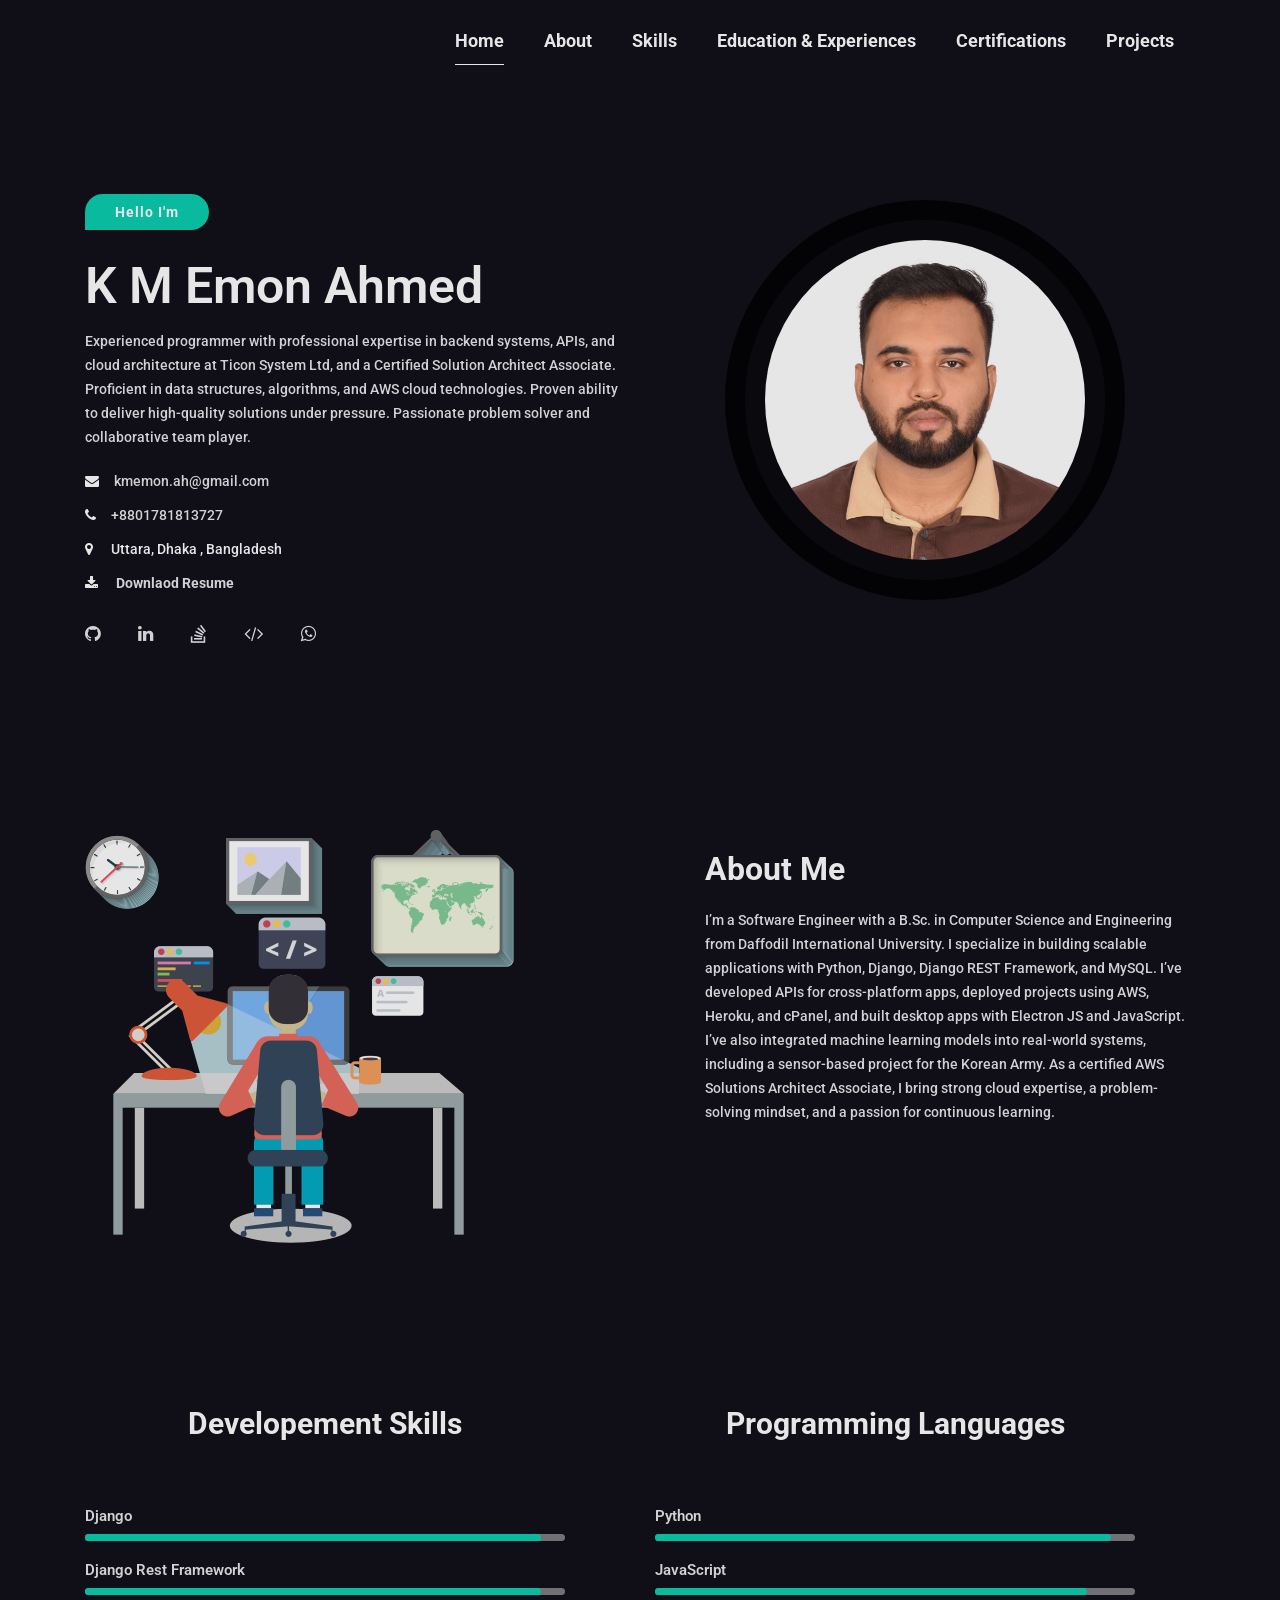
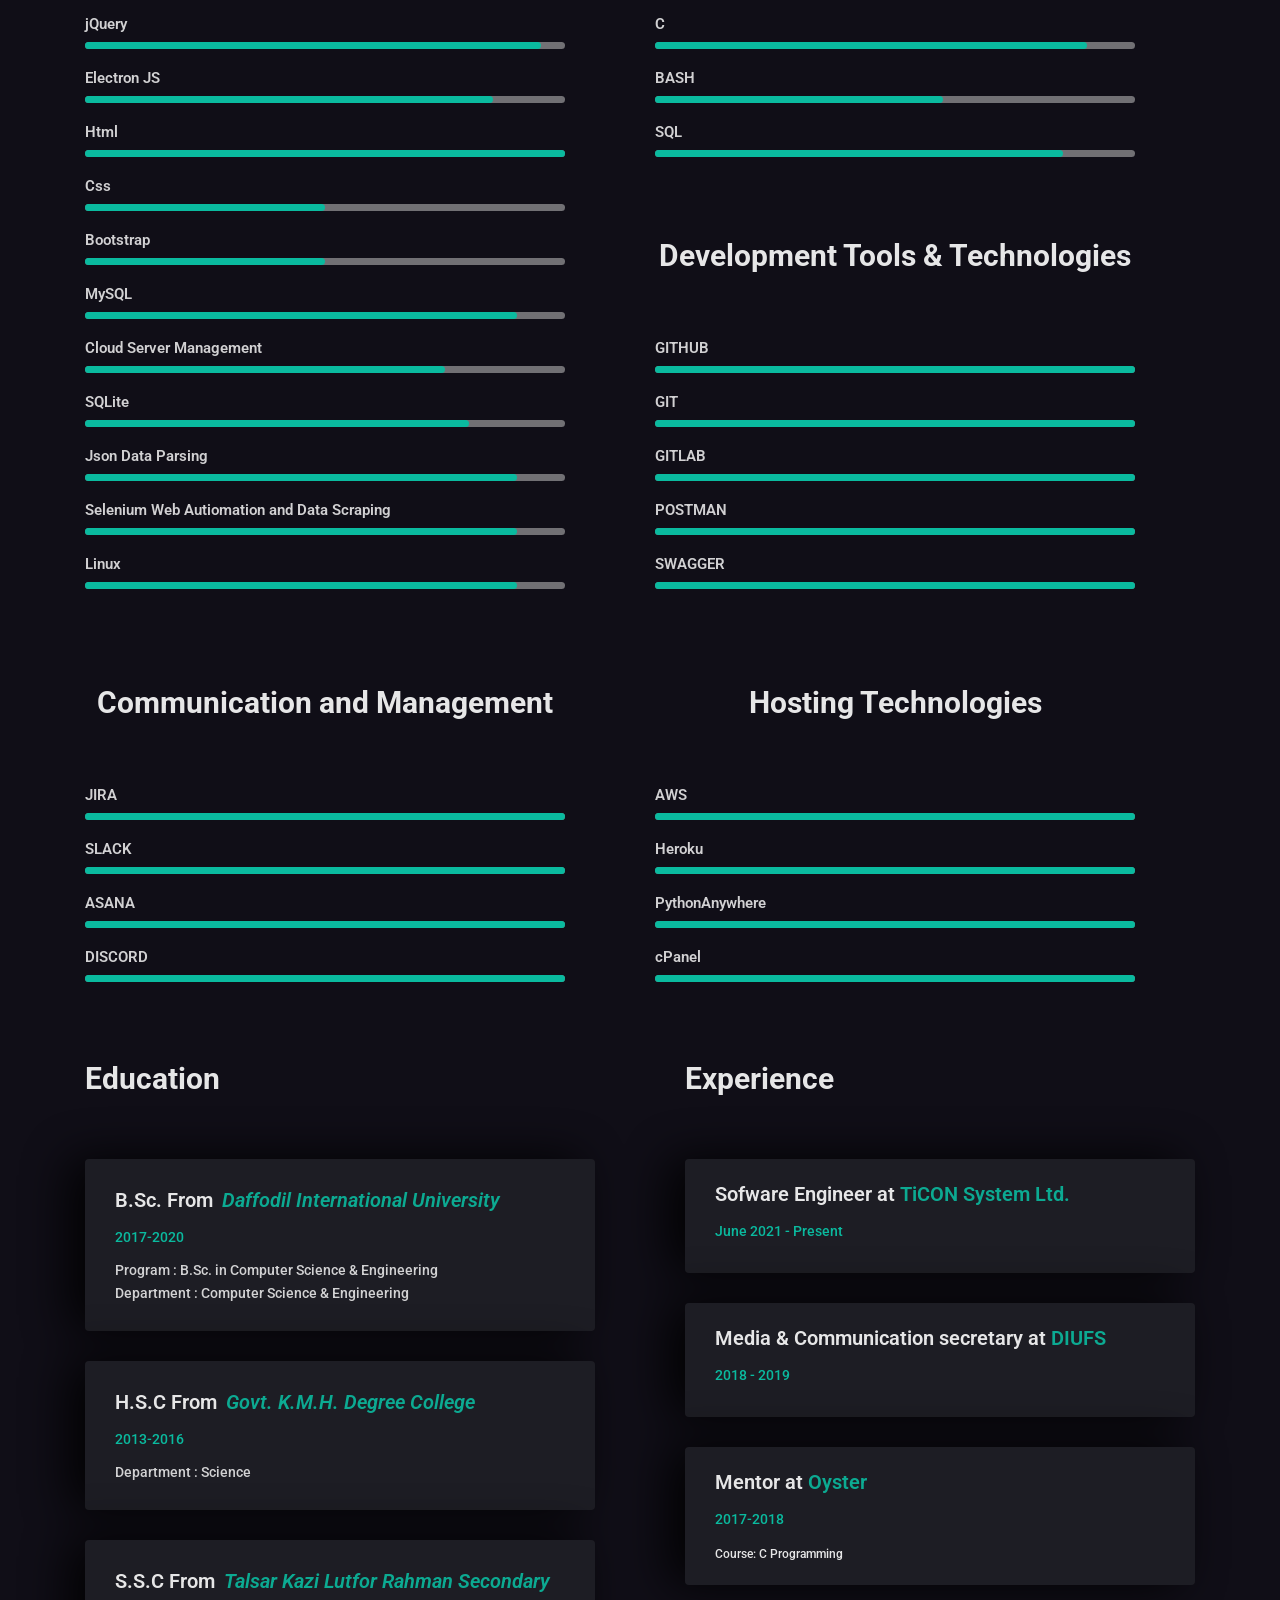
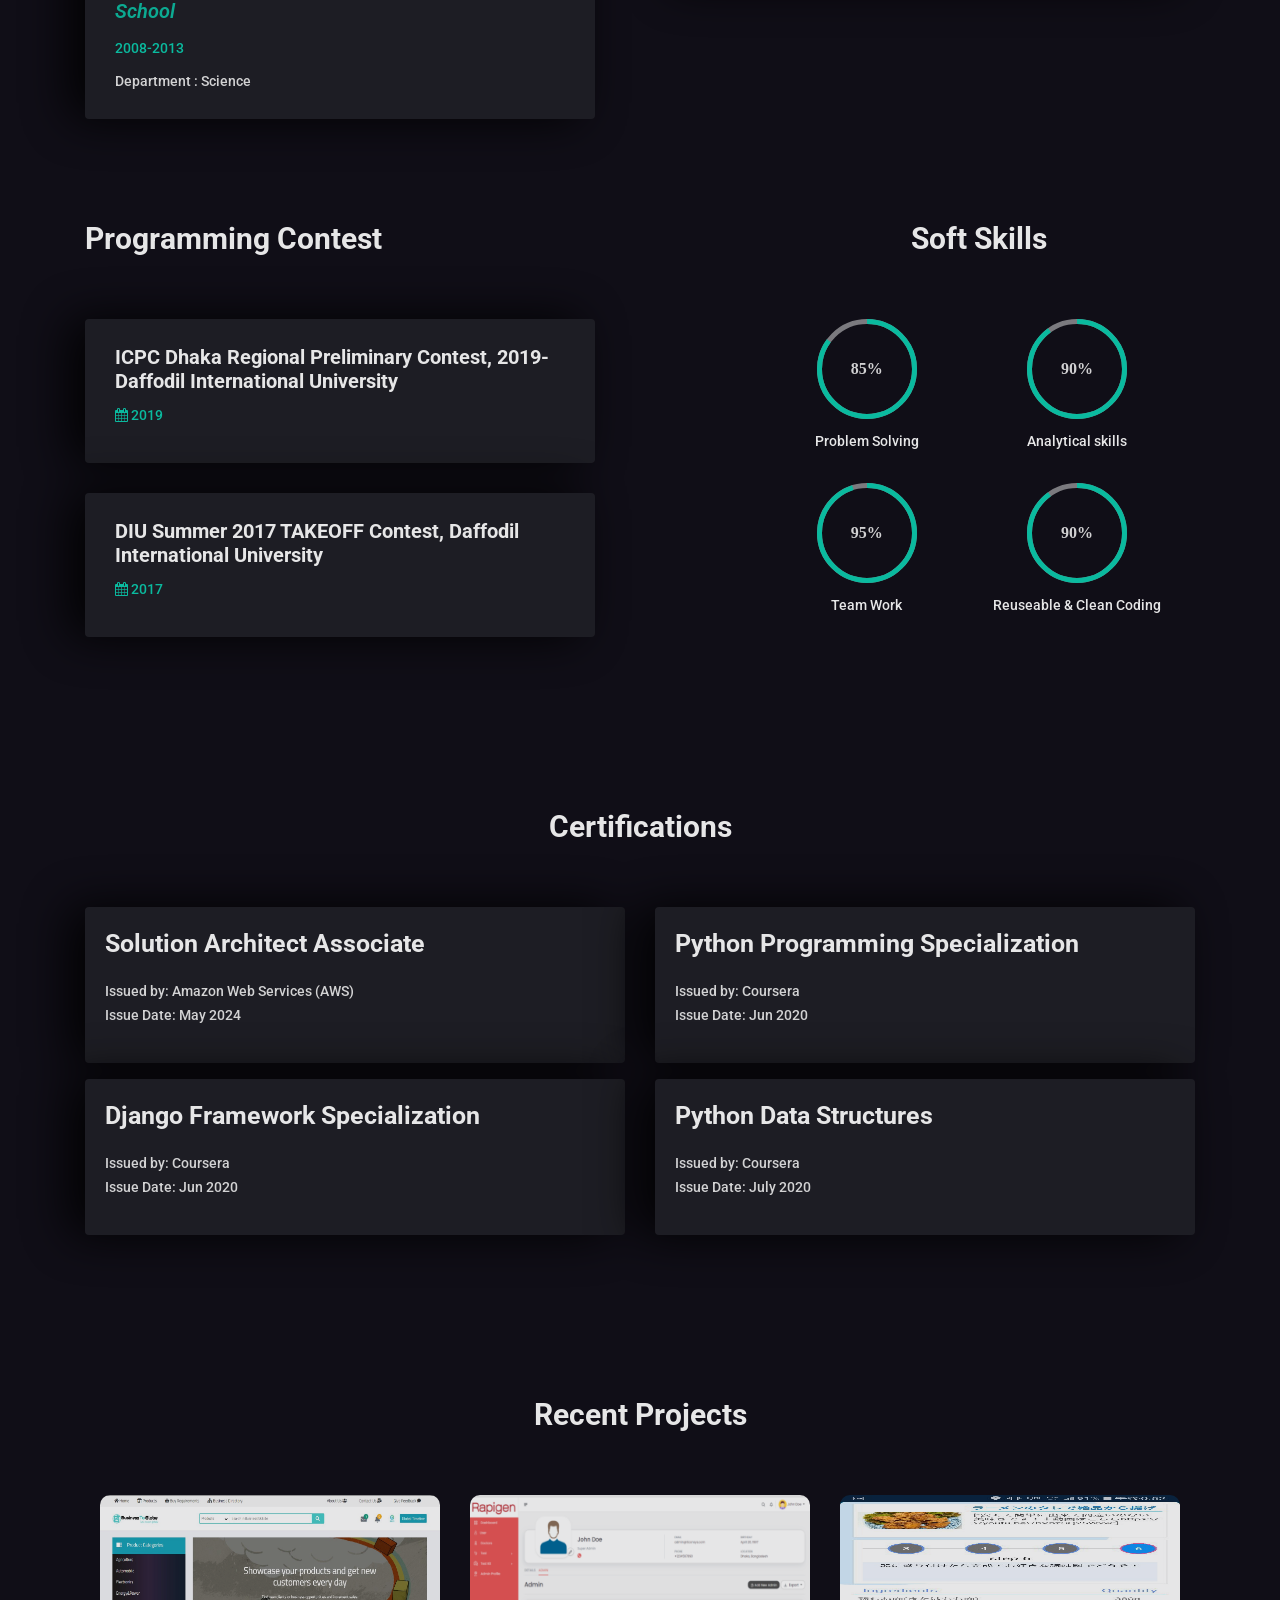
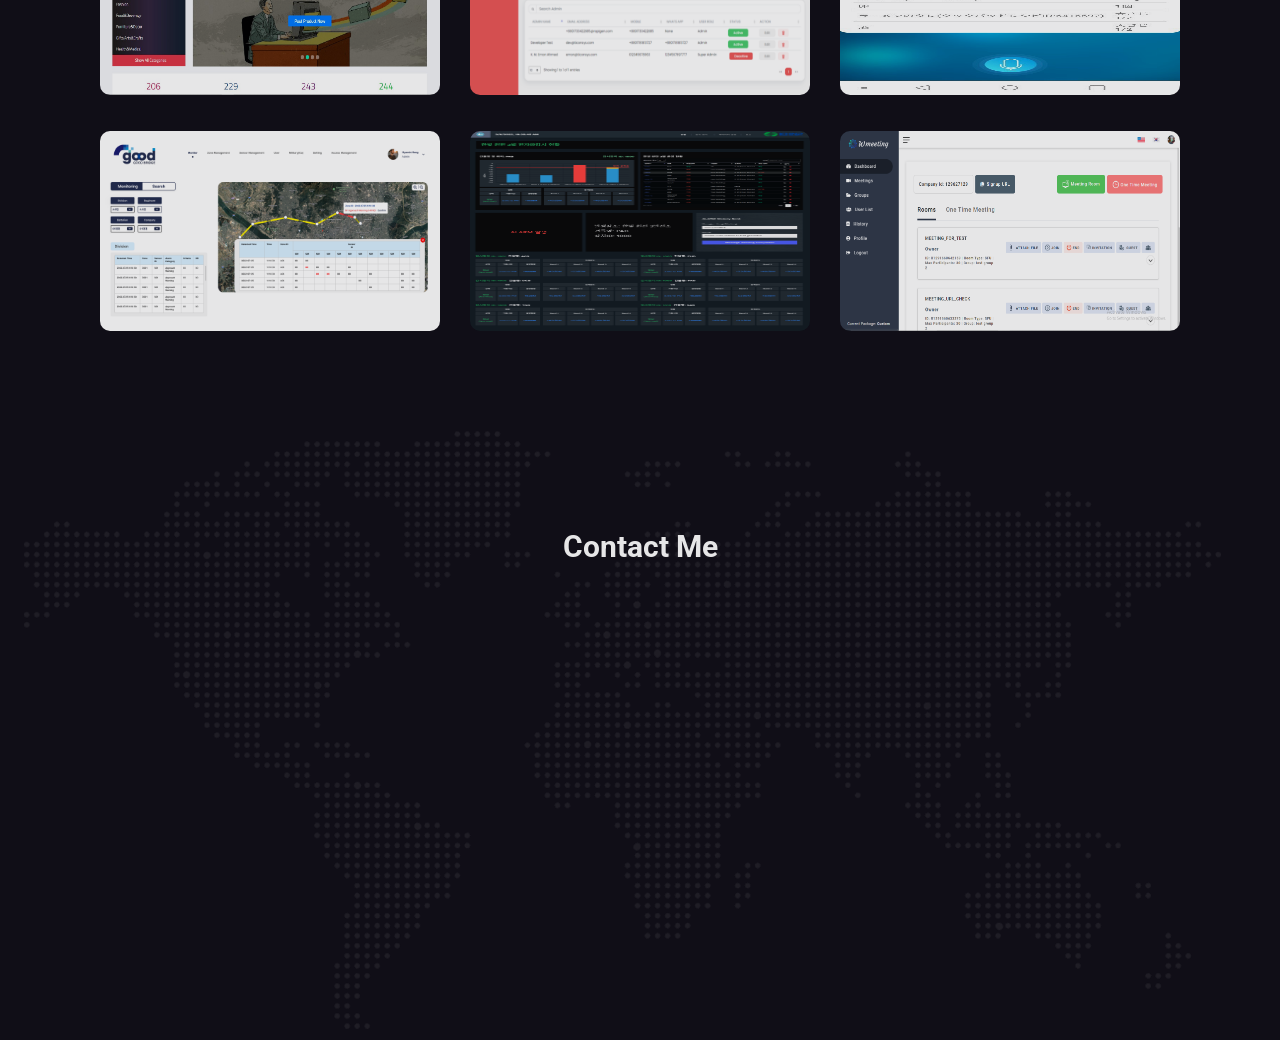
==== index.html @ 21f973b0 "updated index" ====
<!doctype html>
<html lang="en">

<meta http-equiv="content-type" content="text/html;charset=utf-8" /><!-- /Added by HTTrack -->

<head>
    <title> EMON - Personal Portfolio </title>
    <!-- Required meta tags -->
    <meta charset="utf-8">
    <meta http-equiv="X-UA-Compatible" content="IE=edge">
    <meta property="og:title" content="K. M. Emon Ahmed - Portfolio " />
    <meta property="og:description" content="Dynamic and dedicated Software Engineer with comprehensive expertise in
    Programming, Data Structures, Algorithms, and System Programming." />
    <meta property="og:image" content="assets/images/mixed/meta_title.png" />
    <meta property="og:url" content="https://kmemonahmed.github.io" />
    <meta name="description"
        content="I'm a Back-End developer passionate about building quality Server, Api's for any system." />
    <meta name="keywords" content="K M Emon Ahmed,emon,kmemonahmed" />
    <meta name="viewport" content="width=device-width, initial-scale=1, shrink-to-fit=no">

    <!-- FAV AND ICONS   -->
    <link rel="shortcut icon" href="assets/images/mixed/programmer.png">
    <link rel="shortcut icon" href="assets/images/mixed/programmer.png">
    <link rel="shortcut icon" sizes="72x72" href="assets/images/mixed/programmer.png">
    <link rel="shortcut icon" sizes="114x114" href="assets/images/mixed/programmer.png">
    <!-- Google Font-->
    <link href="http://fonts.googleapis.com/css?family=Roboto" rel="stylesheet">
    <!-- Font Awesome -->
    <link rel="stylesheet" href="assets/icons/font-awesome-4.7.0/css/font-awesome.min.css">
    <!-- Bootstrap CSS -->
    <link rel="stylesheet" href="assets/plugins/css/bootstrap.min.css">
    <!-- Animate CSS-->
    <link rel="stylesheet" href="assets/plugins/css/animate.css">
    <!-- Owl Carousel CSS-->
    <link rel="stylesheet" href="assets/plugins/css/owl.css">
    <!-- Fancybox-->
    <link rel="stylesheet" href="assets/plugins/css/jquery.fancybox.min.css">
    <!-- Custom CSS-->
    <link rel="stylesheet" href="assets/css/styles.css">
    <link rel="stylesheet" href="assets/css/responsive.css">

</head>

<body class="dark-vertion black-bg">
    <!-- Start Loader -->
    <div class="section-loader">
        <div class="loader">
            <div></div>
            <div></div>
        </div>
    </div>
    <!-- End Loader -->

    <!--
        ===================
           NAVIGATION
        ===================
        -->
    <header class="black-bg mh-header mh-fixed-nav nav-scroll mh-xs-mobile-nav wow fadeInUp" id="mh-header">
        <div class="overlay"></div>
        <div class="container">
            <div class="row">
                <nav class="navbar navbar-expand-lg mh-nav nav-btn">
                    <a class="navbar-brand" href="#">
                        <img src="assets/images/fedalon_logo.html" alt="" class="img-fluid">
                        <!-- <h2>Maha</h2> -->
                    </a>
                    <button class="navbar-toggler" type="button" data-toggle="collapse"
                        data-target="#navbarSupportedContent" aria-controls="navbarSupportedContent"
                        aria-expanded="false" aria-label="Toggle navigation">
                        <span class="navbar-toggler-icon icon"></span>
                    </button>

                    <div class="collapse navbar-collapse" id="navbarSupportedContent">
                        <ul class="navbar-nav mr-0 ml-auto">
                            <li class="nav-item active">
                                <a class="nav-link" href="#mh-home">Home</a>
                            </li>
                            <li class="nav-item">
                                <a class="nav-link" href="#mh-about">About</a>
                            </li>
                            <li class="nav-item">
                                <a class="nav-link" href="#mh-skills">Skills</a>
                            </li>
                            <li class="nav-item">
                                <a class="nav-link" href="#mh-experience">Education & Experiences</a>
                            </li>
                            <li class="nav-item">
                                <a class="nav-link" href="#mh-cert">Certifications</a>
                            </li>
                            <li class="nav-item">
                                <a class="nav-link" href="#mh-portfolio">Projects</a>
                            </li>
                            <!-- <li class="nav-item">
                                <a class="nav-link" href="#mh-pricing">Pricing</a>
                            </li> -->
                            
                        </ul>
                    </div>
                </nav>
            </div>
        </div>
    </header>

    <!--
        ===================
            HOME 
        ===================
        -->
    <section class="mh-home" id="mh-home">
        <div class="home-ovimg">
            <div class="container">
                <div class="row xs-column-reverse section-separator vertical-middle-content">
                    <div class="col-sm-6">
                        <div class="mh-header-info">
                            <div class="mh-promo wow fadeInUp" data-wow-duration="0.8s" data-wow-delay="0.1s">
                                <span>Hello I'm</span>
                            </div>

                            <h2 class="wow fadeInUp" data-wow-duration="0.8s" data-wow-delay="0.2s"
                                style="font-size: 50px;" id="main_name">K M Emon Ahmed</h2>
                            <p class="wow fadeInUp" data-wow-duration="0.8s" data-wow-delay="0.3s" style="margin: 0;"
                                id="intro">
                                Experienced programmer with professional
                                expertise in backend systems, APIs, and cloud architecture
                                at Ticon System Ltd, and a Certified Solution Architect Associate. Proficient in data structures,
                                algorithms, and AWS cloud technologies. Proven ability to
                                deliver high-quality solutions under pressure. Passionate
                                problem solver and collaborative team player.
                            </p>

                            <ul>
                                <li class="wow fadeInUp" data-wow-duration="0.8s" data-wow-delay="0.4s"><i
                                        class="fa fa-envelope"></i><a
                                        href="mailto:kmemon.ah@gmail.com">kmemon.ah@gmail.com</a></li>
                                <li class="wow fadeInUp" data-wow-duration="0.8s" data-wow-delay="0.5s"><i
                                        class="fa fa-phone"></i><a href="tel:01781813727">+8801781813727</a></li>
                                <!-- <li class="wow fadeInUp" data-wow-duration="0.8s" data-wow-delay="0.5s"><i
                                        class="fa fa-birthday-cake"></i>25 August 1998</li> -->
                                <li class="wow fadeInUp" data-wow-duration="0.8s" data-wow-delay="0.6s"><i
                                        class="fa fa-map-marker"></i>
                                    <address style="margin-bottom: 0;">Uttara, Dhaka , Bangladesh</address>
                                </li>
                                <li class="wow fadeInUp" data-wow-duration="0.8s" data-wow-delay="0.6s">
                                    <i class="fa fa-download"></i>
                                    <a href="assets/doc/K_M_Emon_Ahmed-Resume.pdf" target="_blank"><b>Downlaod Resume</b></a>
                                </li>
                            </ul>

                            <ul class="social-icon wow fadeInUp" data-wow-duration="0.8s" data-wow-delay="0.7s">
                                <li><a href="https://github.com/kmemonahmed" target="_blank"><i style="padding-left: 0;"
                                            class="fa fa-github"></i></a></li>
                                <li><a href="https://www.linkedin.com/in/kmemonahmed" target="_blank"><i
                                            class="fa fa-linkedin"></i></a></li>
                                <li><a href="https://stackoverflow.com/users/14228861/k-m-emon-ahmed" target="_blank"><i
                                            class="fa fa-stack-overflow"></i></a></li>
                                <li><a href="https://leetcode.com/u/kmemonahmed/" target="_blank"><i
                                            class="fa fa-code"></i></a></li>
                                <li><a href="https://wa.me/+8801781813727" target="_blank"><i
                                            class="fa fa-whatsapp"></i></a></li>
                            </ul>
                        </div>
                    </div>
                    <div class="col-sm-6">
                        <div class="hero-img wow fadeInUp" data-wow-duration="0.8s" data-wow-delay="0.6s">
                            <div class="img-border">
                                <img src="assets/images/mixed/emon_profile_picture.jpg" alt="profile Image"
                                    class="img-fluid">
                            </div>
                        </div>
                    </div>
                </div>
            </div>
        </div>
    </section>

    <!--
        ==================
            ABOUT
        =================
        -->
    <section class="mh-about" id="mh-about">
        <div class="container">
            <div class="row section-separator">
                <div class="col-sm-12 col-md-6">
                    <div class="mh-about-img shadow-2 wow fadeInUp" data-wow-duration="0.8s" data-wow-delay="0.4s">
                        <img src="assets/images/mixed/web-developer-png-2.png" alt="" class="img-fluid">
                    </div>
                </div>
                <div class="col-sm-12 col-md-6">
                    <div class="mh-about-inner">
                        <h2 class="wow fadeInUp" data-wow-duration="0.8s" data-wow-delay="0.1s">About Me</h2>
                        <p class="wow fadeInUp" data-wow-duration="0.8s" data-wow-delay="0.2s">
                            I’m a Software Engineer with a B.Sc. in Computer Science and Engineering from Daffodil International University. I specialize in building scalable applications with Python, Django, Django REST Framework, and MySQL. I’ve developed APIs for cross-platform apps, deployed projects using AWS, Heroku, and cPanel, and built desktop apps with Electron JS and JavaScript.

I’ve also integrated machine learning models into real-world systems, including a sensor-based project for the Korean Army. As a certified AWS Solutions Architect Associate, I bring strong cloud expertise, a problem-solving mindset, and a passion for continuous learning.
                        </p>
                        <!-- <div class="mh-about-tag wow fadeInUp" data-wow-duration="0.8s" data-wow-delay="0.3s">
                            <ul>
                                <li><span>Python</span></li>
                                <li><span>Django</span></li>
                                <li><span>Django Rest Framework</span></li>
                                <li><span>Amazon Web Services</span></li>
                                <li><span>JavaScript</span></li>
                                <li><span>jQuery</span></li>
                                <li><span>Electron JS</span></li>
                                <li><span>MySQL</span></li>
                                <li><span>PostgreSql</span></li>
                                <li><span>Mongo DB</span></li>
                                <li><span>Heroku</span></li>
                                <li><span>Html</span></li>
                                <li><span>CSS</span></li>
                                <li><span>Bootstrap</span></li>
                                <li><span>Github</span></li>
                                <li><span>Gitlab</span></li>
                                <li><span>Selenium</span></li>
                                <li><span>Bash</span></li>
                            </ul>
                        </div> -->
                        <!-- <a href="assets/doc/K_M_Emon_Ahmed-Resume.pdf" target="_blank" class="btn btn-fill wow fadeInUp"
                            data-wow-duration="0.8s" data-wow-delay="0.4s">Downlaod Resume <i
                                class="fa fa-download"></i></a> -->
                    </div>
                </div>
            </div>
        </div>
    </section>

    <!--
        ===================
           SKILLS
        ===================
        -->
    <section class="mh-skills" id="mh-skills">
        <div class="container">
            <div class="row section-separator">
                <div class="section-title text-center col-sm-12">
                    <!--<h2>Skills</h2>-->
                </div>
                <div class="col-sm-12 col-md-6">
                    <div class="mh-skills-inner">
                        <div class="mh-professional-skill wow fadeInUp" data-wow-duration="0.8s" data-wow-delay="0.3s">
                            <h3>Developement Skills</h3>
                            <div class="each-skills">
                                <div class="candidatos">
                                    <div class="parcial">
                                        <div class="info">
                                            <div class="nome">Django</div>
                                            <!-- <div class="percentagem-num">95%</div> -->
                                        </div>
                                        <div class="progressBar">
                                            <div class="percentagem" style="width: 95%;"></div>
                                        </div>
                                    </div>
                                </div>
                                <div class="candidatos">
                                    <div class="parcial">
                                        <div class="info">
                                            <div class="nome">Django Rest Framework</div>
                                            <!-- <div class="percentagem-num">95%</div> -->
                                        </div>
                                        <div class="progressBar">
                                            <div class="percentagem" style="width: 95%;"></div>
                                        </div>
                                    </div>
                                </div>
                                <div class="candidatos">
                                    <div class="parcial">
                                        <div class="info">
                                            <div class="nome">jQuery</div>
                                            <!-- <div class="percentagem-num">95%</div> -->
                                        </div>
                                        <div class="progressBar">
                                            <div class="percentagem" style="width: 95%;"></div>
                                        </div>
                                    </div>
                                </div>
                                <div class="candidatos">
                                    <div class="parcial">
                                        <div class="info">
                                            <div class="nome">Electron JS</div>
                                            <!-- <div class="percentagem-num">85%</div> -->
                                        </div>
                                        <div class="progressBar">
                                            <div class="percentagem" style="width: 85%;"></div>
                                        </div>
                                    </div>
                                </div>
                                <div class="candidatos">
                                    <div class="parcial">
                                        <div class="info">
                                            <div class="nome">Html</div>
                                            <!-- <div class="percentagem-num">100%</div> -->
                                        </div>
                                        <div class="progressBar">
                                            <div class="percentagem" style="width: 100%;"></div>
                                        </div>
                                    </div>
                                </div>
                                <div class="candidatos">
                                    <div class="parcial">
                                        <div class="info">
                                            <div class="nome">Css</div>
                                            <!-- <div class="percentagem-num">50%</div> -->
                                        </div>
                                        <div class="progressBar">
                                            <div class="percentagem" style="width: 50%;"></div>
                                        </div>
                                    </div>
                                </div>
                                <div class="candidatos">
                                    <div class="parcial">
                                        <div class="info">
                                            <div class="nome">Bootstrap</div>
                                            <!-- <div class="percentagem-num">50%</div> -->
                                        </div>
                                        <div class="progressBar">
                                            <div class="percentagem" style="width: 50%;"></div>
                                        </div>
                                    </div>
                                </div>
                                <div class="candidatos">
                                    <div class="parcial">
                                        <div class="info">
                                            <div class="nome">MySQL</div>
                                            <!-- <div class="percentagem-num">90%</div> -->
                                        </div>
                                        <div class="progressBar">
                                            <div class="percentagem" style="width: 90%;"></div>
                                        </div>
                                    </div>
                                </div>
                                <div class="candidatos">
                                    <div class="parcial">
                                        <div class="info">
                                            <div class="nome">Cloud Server Management</div>
                                            <!-- <div class="percentagem-num">75%</div> -->
                                        </div>
                                        <div class="progressBar">
                                            <div class="percentagem" style="width: 75%;"></div>
                                        </div>
                                    </div>
                                </div>
                                <div class="candidatos">
                                    <div class="parcial">
                                        <div class="info">
                                            <div class="nome">SQLite</div>
                                            <!-- <div class="percentagem-num">80%</div> -->
                                        </div>
                                        <div class="progressBar">
                                            <div class="percentagem" style="width: 80%;"></div>
                                        </div>
                                    </div>
                                </div>
                                <div class="candidatos">
                                    <div class="parcial">
                                        <div class="info">
                                            <div class="nome">Json Data Parsing</div>
                                            <!-- <div class="percentagem-num">90%</div> -->
                                        </div>
                                        <div class="progressBar">
                                            <div class="percentagem" style="width: 90%;"></div>
                                        </div>
                                    </div>
                                </div>
                                <div class="candidatos">
                                    <div class="parcial">
                                        <div class="info">
                                            <div class="nome">Selenium Web Autiomation and Data Scraping</div>
                                            <!-- <div class="percentagem-num">90%</div> -->
                                        </div>
                                        <div class="progressBar">
                                            <div class="percentagem" style="width: 90%;"></div>
                                        </div>
                                    </div>
                                </div>
                                <div class="candidatos">
                                    <div class="parcial">
                                        <div class="info">
                                            <div class="nome">Linux</div>
                                            <!-- <div class="percentagem-num">90%</div> -->
                                        </div>
                                        <div class="progressBar">
                                            <div class="percentagem" style="width: 90%;"></div>
                                        </div>
                                    </div>
                                </div>
                            </div>
                        </div>
                    </div>
                </div>
                <div class="col-sm-12 col-md-6">
                    <div class="mh-skills-inner">
                        <div class="mh-professional-skill wow fadeInUp" data-wow-duration="0.8s" data-wow-delay="0.3s">
                            <h3>Programming Languages</h3>
                            <div class="each-skills">
                                <div class="candidatos">
                                    <div class="parcial">
                                        <div class="info">
                                            <div class="nome">Python</div>
                                            <!-- <div class="percentagem-num">95%</div> -->
                                        </div>
                                        <div class="progressBar">
                                            <div class="percentagem" style="width: 95%;"></div>
                                        </div>
                                    </div>
                                </div>
                                <div class="candidatos">
                                    <div class="parcial">
                                        <div class="info">
                                            <div class="nome">JavaScript</div>
                                            <!-- <div class="percentagem-num">90%</div> -->
                                        </div>
                                        <div class="progressBar">
                                            <div class="percentagem" style="width: 90%;"></div>
                                        </div>
                                    </div>
                                </div>
                                <div class="candidatos">
                                    <div class="parcial">
                                        <div class="info">
                                            <div class="nome">C</div>
                                            <!-- <div class="percentagem-num">70%</div> -->
                                        </div>
                                        <div class="progressBar">
                                            <div class="percentagem" style="width: 90%;"></div>
                                        </div>
                                    </div>
                                </div>
                                <div class="candidatos">
                                    <div class="parcial">
                                        <div class="info">
                                            <div class="nome">BASH</div>
                                            <!-- <div class="percentagem-num">60%</div> -->
                                        </div>
                                        <div class="progressBar">
                                            <div class="percentagem" style="width: 60%;"></div>
                                        </div>
                                    </div>
                                </div>
                                <div class="candidatos">
                                    <div class="parcial">
                                        <div class="info">
                                            <div class="nome">SQL</div>
                                            <!-- <div class="percentagem-num">75%</div> -->
                                        </div>
                                        <div class="progressBar">
                                            <div class="percentagem" style="width: 85%;"></div>
                                        </div>
                                    </div>
                                </div>
                            </div>
                        </div>
                    </div>
                    <div class="mh-skills-inner" style="margin-top: 77px;">
                        <div class="mh-professional-skill wow fadeInUp" data-wow-duration="0.8s" data-wow-delay="0.3s">
                            <h3>Development Tools & Technologies</h3>
                            <div class="each-skills">
                                <div class="candidatos">
                                    <div class="parcial">
                                        <div class="info">
                                            <div class="nome">GITHUB</div>
                                            <!-- <div class="percentagem-num">85%</div> -->
                                        </div>
                                        <div class="progressBar">
                                            <div class="percentagem" style="width: 100%;"></div>
                                        </div>
                                    </div>
                                </div>
                                <div class="candidatos">
                                    <div class="parcial">
                                        <div class="info">
                                            <div class="nome">GIT</div>
                                            <!-- <div class="percentagem-num">90%</div> -->
                                        </div>
                                        <div class="progressBar">
                                            <div class="percentagem" style="width: 100%;"></div>
                                        </div>
                                    </div>
                                </div>
                                <div class="candidatos">
                                    <div class="parcial">
                                        <div class="info">
                                            <div class="nome">GITLAB</div>
                                            <!-- <div class="percentagem-num">90%</div> -->
                                        </div>
                                        <div class="progressBar">
                                            <div class="percentagem" style="width: 100%;"></div>
                                        </div>
                                    </div>
                                </div>
                                <div class="candidatos">
                                    <div class="parcial">
                                        <div class="info">
                                            <div class="nome">POSTMAN</div>
                                            <!-- <div class="percentagem-num">90%</div> -->
                                        </div>
                                        <div class="progressBar">
                                            <div class="percentagem" style="width: 100%;"></div>
                                        </div>
                                    </div>
                                </div>
                                <div class="candidatos">
                                    <div class="parcial">
                                        <div class="info">
                                            <div class="nome">SWAGGER</div>
                                            <!-- <div class="percentagem-num">90%</div> -->
                                        </div>
                                        <div class="progressBar">
                                            <div class="percentagem" style="width: 100%;"></div>
                                        </div>
                                    </div>
                                </div>
                            </div>
                        </div>
                    </div>
                </div>
                <div class="col-sm-12 col-md-6">
                    <div class="mh-skills-inner" style="margin-top: 77px;">
                        <div class="mh-professional-skill wow fadeInUp" data-wow-duration="0.8s" data-wow-delay="0.3s">
                            <h3>Communication and Management</h3>
                            <div class="each-skills">
                                <div class="candidatos">
                                    <div class="parcial">
                                        <div class="info">
                                            <div class="nome">JIRA</div>
                                        </div>
                                        <div class="progressBar">
                                            <div class="percentagem" style="width: 100%;"></div>
                                        </div>
                                    </div>
                                </div>
                                <div class="candidatos">
                                    <div class="parcial">
                                        <div class="info">
                                            <div class="nome">SLACK</div>
                                        </div>
                                        <div class="progressBar">
                                            <div class="percentagem" style="width: 100%;"></div>
                                        </div>
                                    </div>
                                </div>
                                <div class="candidatos">
                                    <div class="parcial">
                                        <div class="info">
                                            <div class="nome">ASANA</div>
                                        </div>
                                        <div class="progressBar">
                                            <div class="percentagem" style="width: 100%;"></div>
                                        </div>
                                    </div>
                                </div>
                                <div class="candidatos">
                                    <div class="parcial">
                                        <div class="info">
                                            <div class="nome">DISCORD</div>
                                        </div>
                                        <div class="progressBar">
                                            <div class="percentagem" style="width: 100%;"></div>
                                        </div>
                                    </div>
                                </div>
                            </div>
                        </div>
                    </div>
                </div>
                <div class="col-sm-12 col-md-6" style="margin-top: 77px;">
                    <div class="mh-skills-inner">
                        <div class="mh-professional-skill wow fadeInUp" data-wow-duration="0.8s" data-wow-delay="0.3s">
                            <h3>Hosting Technologies</h3>
                            <div class="each-skills">
                                <div class="candidatos">
                                    <div class="parcial">
                                        <div class="info">
                                            <div class="nome">AWS</div>
                                        </div>
                                        <div class="progressBar">
                                            <div class="percentagem" style="width: 100%;"></div>
                                        </div>
                                    </div>
                                </div>
                                <div class="candidatos">
                                    <div class="parcial">
                                        <div class="info">
                                            <div class="nome">Heroku</div>
                                        </div>
                                        <div class="progressBar">
                                            <div class="percentagem" style="width: 100%;"></div>
                                        </div>
                                    </div>
                                </div>
                                <div class="candidatos">
                                    <div class="parcial">
                                        <div class="info">
                                            <div class="nome">PythonAnywhere</div>
                                        </div>
                                        <div class="progressBar">
                                            <div class="percentagem" style="width: 100%;"></div>
                                        </div>
                                    </div>
                                </div>
                                <div class="candidatos">
                                    <div class="parcial">
                                        <div class="info">
                                            <div class="nome">cPanel</div>
                                        </div>
                                        <div class="progressBar">
                                            <div class="percentagem" style="width: 100%;"></div>
                                        </div>
                                    </div>
                                </div>
                            </div>
                        </div>
                    </div>
                </div>
            </div>

        </div>
    </section>

    <!--
        ===================
           EXPERIENCES
        ===================
        -->
    <section class="mh-experince" id="mh-experience">
        <div class="bolor-overlay">
            <div class="container">
                <div class="row ">
                    <div class="col-sm-12 col-md-6">
                        <div class="mh-education">
                            <h3 class="wow fadeInUp" data-wow-duration="0.8s" data-wow-delay="0.2s">Education</h3>
                            <div class="mh-education-deatils">
                                <!-- Education Institutes-->
                                <div class="mh-education-item dark-bg wow fadeInUp" data-wow-duration="0.8s"
                                    data-wow-delay="0.3s">
                                    <h4>B.Sc. From <a href="https://daffodilvarsity.edu.bd/">Daffodil
                                            International University</a></h4>
                                    <div class="mh-eduyear">2017-2020</div>
                                    <p>
                                        Program : B.Sc. in Computer Science & Engineering <br>
                                        Department : Computer Science & Engineering <br>
                                    </p>
                                </div>
                                <!-- Education Institutes-->
                                <div class="mh-education-item dark-bg wow fadeInUp" data-wow-duration="0.8s"
                                    data-wow-delay="0.3s">
                                    <h4>H.S.C From <a href="https://govtkmhcollege.jessoreboard.gov.bd/">Govt. K.M.H.
                                            Degree College</a></h4>
                                    <div class="mh-eduyear">2013-2016</div>
                                    <p>
                                        Department : Science <br>
                                    </p>
                                </div>
                                <!-- Education Institutes-->
                                <div class="mh-education-item dark-bg wow fadeInUp" data-wow-duration="0.8s"
                                    data-wow-delay="0.3s">
                                    <h4>S.S.C From <a
                                            href="https://talsarkazilutforrahmansecondaryschool.jessoreboard.gov.bd/">Talsar
                                            Kazi Lutfor Rahman Secondary School</a></h4>
                                    <div class="mh-eduyear">2008-2013</div>
                                    <p>
                                        Department : Science <br>
                                    </p>
                                </div>
                            </div>
                        </div>
                    </div>
                    <div class="col-sm-12 col-md-6">
                        <div class="mh-work">
                            <h3>Experience</h3>
                            <div class="mh-experience-deatils">
                                <!-- Education Institutes-->
                                <div class="mh-work-item dark-bg wow fadeInUp" data-wow-duration="0.8s"
                                    data-wow-delay="0.4s">
                                    <h4>Sofware Engineer at <a href="https://www.ticonsys.com/" target="_blank">TiCON
                                            System Ltd.</a></h4>
                                    <div class="mh-eduyear">June 2021 - Present</div>
                                </div>
                                <!-- Education Institutes-->
                                <div class="mh-work-item dark-bg wow fadeInUp" data-wow-duration="0.8s"
                                    data-wow-delay="0.4s">
                                    <h4>Media & Communication secretary at <a href="https://www.facebook.com/DIUFS.PC"
                                            target="_blank">DIUFS</a></h4>
                                    <div class="mh-eduyear">2018 - 2019</div>
                                </div>
                                <!-- Education Institutes-->
                                <div class="mh-work-item dark-bg wow fadeInUp" data-wow-duration="0.8s"
                                    data-wow-delay="0.7s">
                                    <h4>Mentor at <a href="#">Oyster</a></h4>
                                    <div class="mh-eduyear">2017-2018</div>
                                    <span>Course: C Programming</span>
                                </div>
                            </div>
                        </div>
                    </div>
                </div>
                <div class="row section-separator">
                    <div class="col-sm-12 col-md-6">
                        <div class="mh-education">
                            <h3 class="wow fadeInUp" data-wow-duration="0.8s" data-wow-delay="0.2s">Programming Contest
                            </h3>
                            <div class="mh-education-deatils">
                                <!-- Programming Contest-->
                                <div class="mh-education-item dark-bg wow fadeInUp" data-wow-duration="0.8s"
                                    data-wow-delay="0.3s">
                                    <h5>ICPC Dhaka Regional Preliminary Contest, 2019-Daffodil International University
                                    </h5>
                                    <div class="mh-eduyear"> <i class="fa fa-calendar" aria-hidden="true"></i> 2019
                                    </div>
                                </div>
                                <!-- Programming Contest-->
                                <div class="mh-education-item dark-bg wow fadeInUp" data-wow-duration="0.8s"
                                    data-wow-delay="0.3s">
                                    <h5>DIU Summer 2017 TAKEOFF Contest, Daffodil International University
                                    </h5>
                                    <div class="mh-eduyear"><i class="fa fa-calendar" aria-hidden="true"></i> 2017</div>
                                </div>
                            </div>
                        </div>
                    </div>
                    <div class="col-sm-12 col-md-6">
                        <div class="mh-professional-skills wow fadeInUp" data-wow-duration="0.8s" data-wow-delay="0.5s">
                            <h3>Soft Skills</h3>
                            <ul class="mh-professional-progress">
                                <li>
                                    <div class="mh-progress mh-progress-circle" data-progress="85"></div>
                                    <div class="pr-skill-name">Problem Solving</div>
                                </li>
                                <li>
                                    <div class="mh-progress mh-progress-circle" data-progress="90"></div>
                                    <div class="pr-skill-name">Analytical skills</div>
                                </li>
                                <li>
                                    <div class="mh-progress mh-progress-circle" data-progress="95"></div>
                                    <div class="pr-skill-name">Team Work</div>
                                </li>
                                <li>
                                    <div class="mh-progress mh-progress-circle" data-progress="90"></div>
                                    <div class="pr-skill-name">Reuseable & Clean Coding</div>
                                </li>
                            </ul>
                        </div>
                    </div>
                </div>
            </div>
        </div>
    </section>

    <section class="mh-service" id="mh-cert">
        <div class="container">
            <div class="row section-separator">
                <div class="col-sm-12 text-center section-title wow fadeInUp" data-wow-duration="0.8s"
                    data-wow-delay="0.2s">
                    <h3>Certifications</h3>
                </div>

                <div class="col-sm-6">
                    <div class="mh-service-item shadow-1 dark-bg wow fadeInUp" data-wow-duration="0.8s"
                        data-wow-delay="0.5s">
                        <h3>Solution Architect Associate</h3>
                        <p>
                            Issued by: Amazon Web Services (AWS) <br>
                            Issue Date: May 2024 <br>
                        </p>
                    </div>
                </div>
                <div class="col-sm-6">
                    <div class="mh-service-item shadow-1 dark-bg wow fadeInUp" data-wow-duration="0.8s"
                        data-wow-delay="0.7s">
                        <h3>Python Programming Specialization</h3>
                        <p>
                            Issued by: Coursera <br>
                            Issue Date: Jun 2020 <br> 
                        </p>
                    </div>
                </div>
                <div class="col-sm-6 mt-3">
                    <div class="mh-service-item shadow-1 dark-bg wow fadeInUp" data-wow-duration="0.8s"
                        data-wow-delay="0.7s">
                        <h3>Django Framework Specialization</h3>
                        <p>
                            Issued by: Coursera <br>
                            Issue Date: Jun 2020 <br>
                        </p>
                    </div>
                </div>
                <div class="col-sm-6 mt-3">
                    <div class="mh-service-item shadow-1 dark-bg wow fadeInUp" data-wow-duration="0.8s"
                        data-wow-delay="0.7s">
                        <h3>Python Data Structures</h3>
                        <p>
                            Issued by: Coursera <br>
                            Issue Date: July 2020 <br>
                        </p>
                    </div>
                </div>
            </div>
        </div>
    </section>

    <!--
        ===================
           PORTFOLIO
        ===================
        -->
    <section class="mh-portfolio" id="mh-portfolio">
        <div class="container">
            <div class="row section-separator">
                <div class="section-title col-sm-12 wow fadeInUp" data-wow-duration="0.8s" data-wow-delay="0.1s">
                    <h3>Recent Projects</h3>
                </div>
                <div class="part col-sm-12">
                    <!-- <div class="portfolio-nav col-sm-12" id="filter-button">
                        <ul>
                            <li data-filter="*" class="current wow fadeInUp" data-wow-duration="0.8s"
                                data-wow-delay="0.1s"> <span>All Categories</span></li>
                        </ul>
                    </div> -->

                    <div class="mh-project-gallery col-sm-12 wow fadeInUp" id="project-gallery" data-wow-duration="0.8s"
                        data-wow-delay="0.5s">
                        <div class="portfolioContainer row">
                            <!--------------------------
                                *BusinessToGlobe
                                *--------------------------->
                            <div class="grid-item col-md-4 col-sm-6 col-xs-12 ui mockup">
                                <figure>
                                    <img src="assets/images/portfolio/btg.jpg" alt="img04" style="height: 200px;">
                                    <figcaption class="fig-caption">
                                        <i class="fa fa-search"></i>
                                        <h5 class="title">BusinessToGlobe - B2B Web App</h5>
                                        <span class="sub-title">Advanced Level B2B Application</span>
                                        <a href="assets/images/portfolio/btg.jpg" data-fancybox data-src="#btg"></a>
                                    </figcaption>
                                </figure>
                            </div>
                            <!--------------------------
                                * Rapigen
                            *--------------------------->
                            <div class="grid-item col-md-4 col-sm-6 col-xs-12 ui mockup">
                                <figure>
                                    <img src="assets/images/portfolio/rapigen.png" alt="img04" style="height: 200px;">
                                    <figcaption class="fig-caption">
                                        <i class="fa fa-search"></i>
                                        <h5 class="title">Rapigen</h5>
                                        <span class="sub-title">Hospital Management & ML Kit Detection</span>
                                        <a href="assets/images/portfolio/rapigen.png" data-fancybox data-src="#rapigen"></a>
                                    </figcaption>
                                </figure>
                            </div>
                            <!--------------------------
                                * Willy
                            *--------------------------->
                            <div class="grid-item col-md-4 col-sm-6 col-xs-12 ui mockup">
                                <figure>
                                    <img src="assets/images/portfolio/willy.png" alt="img04" style="height: 200px;">
                                    <figcaption class="fig-caption">
                                        <i class="fa fa-search"></i>
                                        <h5 class="title">Willy</h5>
                                        <span class="sub-title">AI Personal Assistant</span>
                                        <a href="assets/images/portfolio/willy.png" data-fancybox data-src="#willy"></a>
                                    </figcaption>
                                </figure>
                            </div>
                            <!--------------------------
                                * Good Bridge
                            *--------------------------->
                            <div class="grid-item col-md-4 col-sm-6 col-xs-12 ui mockup">
                                <figure>
                                    <img src="assets/images/portfolio/gb.png" alt="img04" style="height: 200px;">
                                    <figcaption class="fig-caption">
                                        <i class="fa fa-search"></i>
                                        <h5 class="title">Good Bridge</h5>
                                        <span class="sub-title">Border Device Monitoring (Korean Army)</span>                                        </span>
                                        <a href="assets/images/portfolio/gb.png" data-fancybox data-src="#gb"></a>
                                    </figcaption>
                                </figure>
                            </div>
                            <!--------------------------
                                * KDN
                            *--------------------------->
                            <div class="grid-item col-md-4 col-sm-6 col-xs-12 ui mockup">
                                <figure>
                                    <img src="assets/images/portfolio/kdn.png" alt="img04" style="height: 200px;">
                                    <figcaption class="fig-caption">
                                        <i class="fa fa-search"></i>
                                        <h5 class="title">KDN</h5>
                                        <span class="sub-title">Monitoring and Management IOT Device</span>                                        </span>
                                        <a href="assets/images/portfolio/kdn.png" data-fancybox data-src="#kdn"></a>
                                    </figcaption>
                                </figure>
                            </div>
                            <!--------------------------
                                * Wmeeting
                            *--------------------------->
                            <div class="grid-item col-md-4 col-sm-6 col-xs-12 ui mockup">
                                <figure>
                                    <img src="assets/images/portfolio/wmeeting.png" alt="img04" style="height: 200px;">
                                    <figcaption class="fig-caption">
                                        <i class="fa fa-search"></i>
                                        <h5 class="title">Wmeeting</h5>
                                        <span class="sub-title">Virtual Meeting Platform</span>                                        </span>
                                        <a href="assets/images/portfolio/wmeeting.png" data-fancybox data-src="#wmeeting"></a>
                                    </figcaption>
                                </figure>
                            </div>
                        </div>
                    </div>
                </div>
            </div>
        </div>
        <!--------------------------
            *BusinessToGlobe MODAL
            *--------------------------->
        <div class="mh-portfolio-modal" id="btg">
            <div class="container">
                <div class="row mh-portfolio-modal-inner">
                    <div class="col-sm-5">
                        <h2>BusinessToGlobe - B2B Web App</h2>
                        <p>Advanced Level B2B Application</p>
                        <span><b class="text-success">RESPONSIBILITIES: </b>Server-Side Developement with Front-End Template Programming</span>
                        <div class="mh-about-tag">
                            <ul>
                                <li><span>Python</span></li>
                                <li><span>Django</span></li>
                                <li><span>jQuery</span></li>
                                <li><span>Javascript</span></li>
                                <li><span>MySQL</span></li>
                            </ul>
                        </div>
                        <!-- <a href="https://businesstoglobe.pythonanywhere.com/" class="btn btn-fill" target="_blank">Visit
                            Application</a> -->
                    </div>
                    <div class="col-sm-7">
                        <div class="mh-portfolio-modal-img">
                            <img src="assets/images/portfolio/btg.jpg" alt="" class="img-fluid">
                            <p></p>
                        </div>
                    </div>
                </div>
            </div>
        </div>

        <!--------------------------
            Rapigen
        *--------------------------->
        <div class="mh-portfolio-modal" id="rapigen">
            <div class="container">
                <div class="row mh-portfolio-modal-inner">
                    <div class="col-sm-5">
                        <h2>Rapigen</h2>
                        <p>Hospital management & Machine Learning Detection</p>
                        <span><b class="text-success">RESPONSIBILITIES: </b>Server-Side Developement with Front-End Template Programming</span>
                        <div class="mh-about-tag">
                            <ul>
                                <li><span>Python</span></li>
                                <li><span>Django</span></li>
                                <li><span>jQuery</span></li>
                                <li><span>Javascript</span></li>
                                <li><span>MySQL</span></li>
                                <li><span>Machine Learning Intregration</span></li>
                            </ul>
                        </div>
                        <!-- <a href="https://businesstoglobe.pythonanywhere.com/" class="btn btn-fill" target="_blank">Visit
                            Application</a> -->
                    </div>
                    <div class="col-sm-7">
                        <div class="mh-portfolio-modal-img">
                            <img src="assets/images/portfolio/rapigen.png" alt="" class="img-fluid">
                            <p></p>
                        </div>
                    </div>
                </div>
            </div>
        </div>

        <!--------------------------
            Willy
        *--------------------------->
        <div class="mh-portfolio-modal" id="willy">
            <div class="container">
                <div class="row mh-portfolio-modal-inner">
                    <div class="col-sm-5">
                        <h2>Willy</h2>
                        <p>AI Personal Assistant</p>
                        <span><b class="text-success">RESPONSIBILITIES: </b>Full Server-Side Developement</span>
                        <div class="mh-about-tag">
                            <ul>
                                <li><span>Python</span></li>
                                <li><span>Django</span></li>
                                <li><span>Django Rest API</span></li>
                                <li><span>Selenium</span></li>
                                <li><span>MySQL</span></li>
                                <li><span>Machine Learning Intregration</span></li>
                            </ul>
                        </div>
                        <!-- <a href="https://businesstoglobe.pythonanywhere.com/" class="btn btn-fill" target="_blank">Visit
                            Application</a> -->
                    </div>
                    <div class="col-sm-7">
                        <div class="mh-portfolio-modal-img">
                            <img src="assets/images/portfolio/willy.png" alt="" class="img-fluid">
                            <p></p>
                        </div>
                    </div>
                </div>
            </div>
        </div>

        <!--------------------------
            Good Bridge
        *--------------------------->
        <div class="mh-portfolio-modal" id="gb">
            <div class="container">
                <div class="row mh-portfolio-modal-inner">
                    <div class="col-sm-5">
                        <h2>Good Bridge (G-Spider)</h2>
                        <p>Border Device Monitoring (Korean Army)</p>
                        <span><b class="text-success">RESPONSIBILITIES: </b>Server-Side and Desktop Application Developement</span>
                        <div class="mh-about-tag">
                            <ul>
                                <li><span>Python</span></li>
                                <li><span>Django</span></li>
                                <li><span>Django Rest Framework</span></li>
                                <li><span>Javascript</span></li>
                                <li><span>jQuery</span></li>
                                <li><span>Electon JS</span></li>
                                <li><span>MySQL</span></li>
                            </ul>
                        </div>
                        <!-- <a href="https://businesstoglobe.pythonanywhere.com/" class="btn btn-fill" target="_blank">Visit
                            Application</a> -->
                    </div>
                    <div class="col-sm-7">
                        <div class="mh-portfolio-modal-img">
                            <img src="assets/images/portfolio/gb.png" alt="" class="img-fluid">
                            <p></p>
                        </div>
                    </div>
                </div>
            </div>
        </div>

        <!--------------------------
            KDN
        *--------------------------->
        <div class="mh-portfolio-modal" id="kdn">
            <div class="container">
                <div class="row mh-portfolio-modal-inner">
                    <div class="col-sm-5">
                        <h2>KDN</h2>
                        <p>Monitoring and Management IOT Device</p>
                        <span><b class="text-success">RESPONSIBILITIES: </b>Server-Side and Desktop Application Developement</span>
                        <div class="mh-about-tag">
                            <ul>
                                <li><span>Python</span></li>
                                <li><span>Django</span></li>
                                <li><span>Django Rest Framework</span></li>
                                <li><span>Javascript</span></li>
                                <li><span>jQuery</span></li>
                                <li><span>Electon JS</span></li>
                                <li><span>MySQL</span></li>
                            </ul>
                        </div>
                        <!-- <a href="https://businesstoglobe.pythonanywhere.com/" class="btn btn-fill" target="_blank">Visit
                            Application</a> -->
                    </div>
                    <div class="col-sm-7">
                        <div class="mh-portfolio-modal-img">
                            <img src="assets/images/portfolio/kdn.png" alt="" class="img-fluid">
                            <p></p>
                        </div>
                    </div>
                </div>
            </div>
        </div>

        <!--------------------------
            Wmeeting
        *--------------------------->
        <div class="mh-portfolio-modal" id="wmeeting">
            <div class="container">
                <div class="row mh-portfolio-modal-inner">
                    <div class="col-sm-5">
                        <h2>Wmeeting</h2>
                        <p>Virtual Meeting Platform</p>
                        <span><b class="text-success">RESPONSIBILITIES: </b>Desktop Application Developement</span>
                        <div class="mh-about-tag">
                            <ul>
                                <li><span>Javascript</span></li>
                                <li><span>jQuery</span></li>
                                <li><span>Electon JS</span></li>
                            </ul>
                        </div>
                        <!-- <a href="https://businesstoglobe.pythonanywhere.com/" class="btn btn-fill" target="_blank">Visit
                            Application</a> -->
                    </div>
                    <div class="col-sm-7">
                        <div class="mh-portfolio-modal-img">
                            <img src="assets/images/portfolio/wmeeting.png" alt="" class="img-fluid">
                            <p></p>
                        </div>
                    </div>
                </div>
            </div>
        </div>
    </section>

    <!--
        ===================
           PRICING
        ===================
        -->
    <!-- <section class="mh-pricing" id="mh-pricing">
        <div class="">
            <div class="container">
                <div class="row section-separator">
                    <div class="col-sm-12 section-title" data-wow-duration="0.8s" data-wow-delay="0.2s">
                        <h3>Pricing Table</h3>
                    </div>
                    <div class="col-sm-12 col-md-4">
                        <div class="mh-pricing dark-bg shadow-2 wow fadeInUp" data-wow-duration="0.8s"
                            data-wow-delay="0.3s">
                            <i class="fa fa-calendar"></i>
                            <h4>Full-time work</h4>
                            <p>I am available for full time</p>
                            <h5>n/A</h5>
                            <ul>
                                <li>Backend Developement</li>
                                <li>Restful Api Developement</li>
                                <li>Server Design / Maintaince</li>
                                <li>Django App Deployment</li>
                            </ul>
                            <a href="mailto:kmemon.ah@gmail.com?subject=Hire for Full-time work"
                                class="btn btn-fill">Hire Me</a>
                        </div>
                    </div>
                    <div class="col-sm-12 col-md-4">
                        <div class="mh-pricing dark-bg shadow-2 wow fadeInUp" data-wow-duration="0.8s"
                            data-wow-delay="0.5s">
                            <i class="fa fa-file"></i>
                            <h4>Fixed Price Project</h4>
                            <p>I am available for fixed roles</p>
                            <h5>n/A</h5>
                            <ul>
                                <li>Backend Developement</li>
                                <li>Restful Api Developement</li>
                                <li>Server Design / Maintaince</li>
                                <li>Django App Deployment</li>
                            </ul>
                            <a href="mailto:kmemon.ah@gmail.com?subject=Hire for Fixed Price Project"
                                class="btn btn-fill">Hire Me</a>
                        </div>
                    </div>
                    <div class="col-sm-12 col-md-4">
                        <div class="mh-pricing dark-bg shadow-2 wow fadeInUp" data-wow-duration="0.8s"
                            data-wow-delay="0.7s">
                            <i class="fa fa-hourglass"></i>
                            <h4>Hourley work</h4>
                            <p>I am available for Hourley projets</p>
                            <h5>n/A</h5>
                            <ul>
                                <li>Backend Developement</li>
                                <li>Restful Api Developement</li>
                                <li>Server Design / Maintaince</li>
                                <li>Django App Deployment</li>
                            </ul>
                            <a href="mailto:kmemon.ah@gmail.com?subject=Hire for Hourley work"
                                class="btn btn-fill">Hire Me</a>
                        </div>
                    </div>
                </div>
            </div>
        </div>
    </section> -->

    <!--
        ===================
           FOOTER 1
        ===================
        -->
    <footer class="mh-footer" id="mh-contact">
        <div class="map-image image-bg">
            <div class="container">
                <div class="row section-separator">
                    <div class="col-sm-12 section-title wow fadeInUp" data-wow-duration="0.8s" data-wow-delay="0.2s">
                        <h3>Contact Me</h3>
                    </div>
                    <div class="col-sm-12 mh-footer-address">
                        <div class="row">
                            <div class="col-sm-12 col-md-4">
                                <div class="mh-address-footer-item dark-bg shadow-1 wow fadeInUp"
                                    data-wow-duration="0.8s" data-wow-delay="0.3s">
                                    <div class="each-icon">
                                        <i class="fa fa-location-arrow"></i>
                                    </div>
                                    <div class="each-info">
                                        <h4>Address</h4>
                                        <address>
                                            Uttara, Dhaka, Bangladesh
                                        </address>
                                    </div>
                                </div>
                            </div>
                            <div class="col-sm-12 col-md-4">
                                <div class="mh-address-footer-item dark-bg shadow-1 wow fadeInUp"
                                    data-wow-duration="0.8s" data-wow-delay="0.5s">
                                    <div class="each-icon">
                                        <i class="fa fa-envelope-o"></i>
                                    </div>
                                    <div class="each-info">
                                        <h4>Email</h4>
                                        <a href="mailto:kmemon.ah@email.com">kmemon.ah@gmail.com</a><br>
                                    </div>
                                </div>
                            </div>
                            <div class="col-sm-12 col-md-4">
                                <div class="mh-address-footer-item dark-bg shadow-1 wow fadeInUp"
                                    data-wow-duration="0.8s" data-wow-delay="0.7s">
                                    <div class="each-icon">
                                        <i class="fa fa-phone"></i>
                                    </div>
                                    <div class="each-info">
                                        <h4>Phone</h4>
                                        <a href="tel:+8801781813727">+8801781813727</a><br>
                                    </div>
                                </div>
                            </div>
                        </div>
                    </div>

                    <!-- <div class="col-sm-12 mh-copyright wow fadeInUp" data-wow-duration="0.8s" data-wow-delay="0.3s">
                        <div class="row">
                            <div class="col-sm-6">
                                <div class="text-left text-xs-center">
                                    <p>&#169 K M Emon Ahmed 2021 - Present</p>
                                </div>
                            </div>
                            <div class="col-sm-6">
                                <ul class="social-icon">
                                    <li><a href="https://github.com/kmemonahmed" target="_blank"><i
                                                class="fa fa-github"></i></a></li>
                                    <li><a href="https://www.linkedin.com/in/kmemonahmed" target="_blank"><i
                                                class="fa fa-linkedin"></i></a></li>
                                    <li><a href="https://stackoverflow.com/users/14228861/k-m-emon-ahmed" target="_blank"><i
                                                    class="fa fa-stack-overflow"></i></a></li>
                                    <li><a href="https://t.me/kmemonahmed" target="_blank"><i
                                                class="fa fa-telegram"></i></a></li>
                                    <li><a href="https://wa.me/+8801781813727" target="_blank"><i
                                                class="fa fa-whatsapp"></i></a></li>
                                </ul>
                            </div>
                        </div>
                    </div> -->
                </div>
            </div>
        </div>
    </footer>

    <!--
    ==============
    * JS Files *
    ==============
    -->

    <!-- jQuery first, then Popper.js, then Bootstrap JS -->

    <!-- jQuery -->
    <script src="assets/plugins/js/jquery.min.js"></script>
    <!-- popper -->
    <script src="assets/plugins/js/popper.min.js"></script>
    <!-- bootstrap -->
    <script src="assets/plugins/js/bootstrap.min.js"></script>
    <!-- owl carousel -->
    <script src="assets/plugins/js/owl.carousel.js"></script>
    <!-- validator -->
    <script src="assets/plugins/js/validator.min.js"></script>
    <!-- wow -->
    <script src="assets/plugins/js/wow.min.js"></script>
    <!-- mixin js-->
    <script src="assets/plugins/js/jquery.mixitup.min.js"></script>
    <!-- circle progress-->
    <script src="assets/plugins/js/circle-progress.js"></script>
    <!-- jquery nav -->
    <script src="assets/plugins/js/jquery.nav.js"></script>
    <!-- Fancybox js-->
    <script src="assets/plugins/js/jquery.fancybox.min.js"></script>
    <!-- isotope js-->
    <script src="assets/plugins/js/isotope.pkgd.js"></script>
    <script src="assets/plugins/js/packery-mode.pkgd.js"></script>
    <!-- Map api -->
    <script src="http://maps.googleapis.com/maps/api/js?v=3.exp&amp;key=AIzaSyCRP2E3BhaVKYs7BvNytBNumU0MBmjhhxc">
    </script>
    <!-- Custom Scripts-->
    <script src="assets/js/map-init.html"></script>
    <script src="assets/js/custom-scripts.js"></script>
    <script src="./index.js" type="text/javascript"></script>

</body>

</html>
---- assets/css/styles.css ----
/*------------- 
[Table of contents]

[ DEFULT INDEX NUMBER ]

1.  GENERAL CSS
2.  NAVBAR
4.  HOME
5.  SERVICE
6.  ABOUT
7.  TESTIMONIAL
8.  FAQ
9.  QUATE
10. SUBSCRIBE
11. PRICING
12. BLOG
13. FOOTER
14. COPYRIGHT


-------------------------------------------------------------------*/
/*------------------------------------------------------------------
[ Color codes ]
    
    [ Text and Background Color ]
        Main color 1:       #1c93e5     
        Main color 2:       #009688      
        Main color 3:       #9c27b0
        Main color 4:       #ff4081      
        Background 1:       #FFFFFF            
        Background 2:       #F6F6F6           
        Shadow color:       #000000;            

-------------------------------------------------------------------*/
/*------------------------------------------------------------------
[Typography]

    [ There are using two different font typography ]
        Typography 1: Roboto font;
        Typography 2: Montserrat font;

    [ Other Typography style are same ]
    Body :
        font-style:     normal;
        font-size:      15px;

    h2:
        font-size: 48px;
        line-height: 55px;

    h3:
        font-size: 30px;
        line-height: 40px;

    h4:
        font-size: 20px;
        font-weight: 600;

    p:  
        font-size: 18px;
        line-height: 30px;


-------------------------------------------------------------------*/
/*
================
 VARIABLES
================
*/
* {
  -webkit-font-smoothing: antialiased;
  -moz-osx-font-smoothing: grayscale;
}

.shadow-1 {
  -webkit-box-shadow: 0 2px 5px 0 rgba(0, 0, 0, 0.16), 0 2px 10px 0 rgba(0, 0, 0, 0.12);
  box-shadow: 0 2px 5px 0 rgba(0, 0, 0, 0.16), 0 2px 10px 0 rgba(0, 0, 0, 0.12);
}

/**
 * -------------------
 *  Defult CSS 
 * -------------------
 */
html {
  text-rendering: optimizeLegibility;
  -webkit-font-smoothing: antialiased;
}

body {
  font-family: "roboto", sans-serif;
  font-size: 14px;
  font-style: none;
  line-height: 24px;
  font-weight: 500;
  overflow-x: hidden !important;
  text-align: left;
  position: relative;
  color: #999999;
  opacity: 0.9;
}

h1, h2, h3, h4, h5, h6 {
  font-family: "roboto", sans-serif;
}

p {
  opacity: 0.9;
}

.nav li a {
  text-decoration: none !important;
  display: inline-block;
  cursor: pointer;
  padding: 0px;
  background-color: transparent;
  -webkit-transition: color 0.3s ease;
  transition: color 0.3s ease;
}

.nav li a:hover {
  background-color: transparent;
}

.nav li a:focus {
  background-color: transparent;
  outline: 0 !important;
}

a {
  text-decoration: none !important;
  cursor: pointer;
  padding: 0px;
  background-color: transparent;
  -webkit-transition: color 0.3s ease;
  transition: color 0.3s ease;
  color: #000;
  opacity: 0.9;
}

a:hover {
  background-color: transparent;
}

a:focus {
  background-color: transparent;
  outline: 0 !important;
}

.center {
  float: none;
  margin: 0 auto;
  text-align: center;
}

/**
 * ---------------------
 *  Defult Halping Class
 * ---------------------
 */
.overflow {
  overflow: hidden;
}

.relative {
  position: relative;
}

.display-table {
  display: table;
  width: 100%;
  height: 100%;
}

.display-flex {
  display: -webkit-box;
  display: -ms-flexbox;
  display: flex;
  -webkit-box-flex: 1;
      -ms-flex: 1;
          flex: 1;
}

.vertical-middle {
  display: table-cell;
  float: none;
  vertical-align: middle;
}

/**
 * --------------------------------------
 *  Video Section Background Defult Style
 * --------------------------------------
 */
.section-video {
  position: absolute;
  top: 0;
  bottom: 0;
  left: 0;
  right: 0;
  min-height: 100%;
  min-width: 100%;
  overflow: hidden;
  z-index: -1;
}

.section-video .bgvid {
  position: absolute;
  top: 0;
  left: 0;
  min-height: 100%;
  min-width: 100%;
  background-size: cover;
  -o-background-size: cover;
  -moz-background-size: cover;
  -webkit-background-size: cover;
}

.body-video-bg > .section-video {
  position: fixed;
  top: 0;
  left: 0;
}

.section-title {
  text-align: center;
}

.section-title h3 {
  font-size: 30px;
  line-height: 40px;
  color: #fff;
  font-weight: bold;
  margin-bottom: 60px;
}

/**
 * ------------------------------------
 *  Every Section Headline Defult Class
 * ------------------------------------
 */
.section-heading {
  display: block;
  margin: 0;
}

.section-header {
  margin-bottom: 100px;
  text-align: center;
}

.section-header .sub-heading {
  font-size: 22px;
  line-height: 30px;
  font-weight: 300;
  text-transform: uppercase;
  margin: 0 0 10px 0;
}

.section-header.text-left,
.section-header.text-left * {
  text-align: left;
}

.section-header.text-right,
.section-header.text-right * {
  text-align: right;
}

.section-header-separator {
  position: relative;
  width: 145px;
  margin: 5px auto;
  display: inline-block;
}

.section-header-separator .icon {
  font-size: 48px;
  text-align: center !important;
}

.section-header-separator::before, .section-header-separator::after {
  content: '';
  position: absolute;
  width: 57px;
  height: 2px;
  top: 25px;
}

.section-header-separator::before {
  left: 0;
}

.section-header-separator::after {
  right: 0;
}

.v-middle {
  display: -moz-flex;
  display: -ms-flexbox;
  display: -webkit-box;
  display: flex;
  -webkit-box-align: center;
      -ms-flex-align: center;
          align-items: center;
  -webkit-align-items: center;
  -webkit-box-pack: center;
      -ms-flex-pack: center;
          justify-content: center;
  -webkit-justify-content: center;
  -webkit-box-orient: horizontal;
  -webkit-box-direction: normal;
      -ms-flex-direction: row;
          flex-direction: row;
}

.mini-separator {
  padding: 20px 0;
}

/**
 * ---------------------
 *   Defult Button Style
 * ---------------------
 */
.btn {
  -webkit-transition: color 0.3s ease;
  transition: color 0.3s ease;
  outline: 0;
  padding: 8px 30px;
  font-weight: bold;
  border-radius: 20px;
}

.btn:last-child {
  margin-right: 0px !important;
}

.btn .icon {
  position: relative;
  top: 2px;
}

.btn .icon img {
  position: relative;
  top: -3px;
  width: 14px;
}

.btn.btn-fill {
  background-color: #0bceaf;
  color: #fff;
}

.btn.left-icon .icon {
  margin-right: 15px;
}

.btn.right-icon .icon {
  margin-left: 15px;
}

.btn.btn-border {
  background-color: transparent;
}

.btn.white-btn-border {
  background-color: transparent;
  border-color: #fff;
}

.btn.btn-round {
  padding: 15px;
  border-radius: 50%;
  width: 65px;
  height: 65px;
  font-size: 24px;
  text-align: center;
}

.btn.btn-round .icon {
  top: 7px;
}

.btn.apple, .btn.androad {
  border-radius: 3px !important;
  padding: 9px 28px;
  height: 82px;
}

.btn.apple img, .btn.androad img {
  width: 35px;
  height: 100%;
  float: left;
}

.btn.apple .icon, .btn.androad .icon {
  font-size: 60px;
  float: left;
}

.btn.apple span, .btn.androad span {
  display: block;
  -webkit-transition: color 0.3s ease;
  transition: color 0.3s ease;
}

.btn.apple .group, .btn.androad .group {
  float: right;
}

.btn.apple .big,
.btn.apple .small, .btn.androad .big,
.btn.androad .small {
  text-align: left;
  margin-left: 7px;
  line-height: 30px;
}

.btn.apple .big, .btn.androad .big {
  font-size: 24px;
  font-weight: 400;
}

.btn.apple .small, .btn.androad .small {
  font-size: 16px;
}

.btn.active.focus,
.btn.active:focus,
.btn.focus,
.btn:active.focus,
.btn:active:focus,
.btn:focus {
  outline: thin dotted;
  outline: 0px auto -webkit-focus-ring-color !important;
  outline-offset: -2px;
}

.btn-text-link {
  padding: 50px 0 0 0;
  text-align: center;
}

.btn-text-link a {
  margin-left: 10px;
}

/** 
 * -----------------
 * Social Icon Style
 * -----------------
 */
.social-icon {
  display: inline-block;
}

.social-icon li {
  list-style: none;
  float: left;
  margin-bottom: 0px;
  margin-right: 8px;
}

.social-icon li a {
  text-align: center;
  width: 45px;
  height: 45px;
  padding: 10px;
  border-radius: 50%;
}

.social-icon li:last-child a {
  margin-right: 0px;
}

/**
 * -----------------------------------
 * Subscription and contact  "MESSAGE"
 * -----------------------------------
 */
.subscription-success,
.subscription-failed,
.email-success,
.email-failed,
.email-loading {
  font-size: 15px;
  display: none;
  text-align: center !important;
  padding: 10px !important;
}

.email-loading {
  color: #52B8FF;
}

.email-loading img {
  width: 15px;
  position: relative;
  top: -2px;
}

.subscription-failed,
.email-failed {
  color: #FF5252 !important;
}

.subscription-failed .icon,
.email-failed .icon {
  font-size: 20px;
  position: relative;
  top: 5px;
}

.subscription-success,
.email-success {
  color: #56CC35;
}

.subscription-failed .icon,
.email-failed .icon,
.subscription-success .icon,
.email-success .icon {
  font-size: 20px;
  position: relative;
  top: 5px;
}

/**
 * ------------------
 * list
 * ------------------
 */
ul {
  margin: 0;
  padding: 0;
}

ul li {
  list-style-type: none;
}

/**
 * =================
 * CONTAINER HALF CONTENT
 * =================
 */
.content-half {
  position: relative;
}

.container-half-left {
  left: 0;
  background-position: center right;
}

.container-half-right {
  right: 0;
  background-position: center left;
}

.vertical-middle-content {
  display: -moz-flex;
  display: -ms-flexbox;
  display: -webkit-box;
  display: flex;
  -webkit-box-align: center;
      -ms-flex-align: center;
          align-items: center;
  -webkit-align-items: center;
  -webkit-box-pack: center;
      -ms-flex-pack: center;
          justify-content: center;
  -webkit-justify-content: center;
  -webkit-box-orient: horizontal;
  -webkit-box-direction: normal;
      -ms-flex-direction: row;
          flex-direction: row;
}

/**
 * ---------------------------------
 *  Section Background Size Property
 * ---------------------------------
 */
.bg-cover {
  background-size: cover;
  background-position: 50% 50%;
  background-attachment: initial;
  background-repeat: no-repeat;
}

.dark-bg {
  background-color: #202026;
}

.section-separator {
  padding: 60px 0;
  padding-top: 100px;
}

.home-section-separator {
  padding-top: 100px;
  padding-bottom: 200px;
}

.bg-black {
  background-color: #000;
}

.form-control {
  -webkit-box-shadow: 0 0px 2px 0 rgba(255, 255, 255, 0.16), 0 0px 2px 0 rgba(255, 255, 255, 0.12);
  box-shadow: 0 0px 2px 0 rgba(255, 255, 255, 0.16), 0 0px 2px 0 rgba(255, 255, 255, 0.12);
  background-color: transparent;
  border-color: transparent;
  margin-bottom: 20px;
  height: 50px;
  line-height: 50px;
}

.form-control:focus {
  -webkit-box-shadow: 0 0px 2px 0 rgba(255, 255, 255, 0.16), 0 0px 2px 0 rgba(255, 255, 255, 0.12);
  box-shadow: 0 0px 2px 0 rgba(255, 255, 255, 0.16), 0 0px 2px 0 rgba(255, 255, 255, 0.12);
  background-color: transparent;
}

.p-200 {
  padding: 0 200px;
}

.img-overlay {
  background-image: url(../images/footer-bg.png);
  background-size: cover;
  background-size: cover;
  background-repeat: no-repeat;
  margin: 0 auto;
  background-position: center center;
}

.image-bg {
  background-size: cover;
  background-size: cover;
  background-repeat: no-repeat;
  margin: 0 auto;
  background-position: center center;
}

.home-2-img {
  background-image: url(../images/home-bg-img.html);
}

.featured-img-one {
  background-image: url(../images/home-bg-img.html);
}

.featured-img-two {
  background-image: url(../images/extra-feature-bg.html);
}

.map-image {
  background-image: url(../images/map-color-overlay.png);
}

.mt-30 {
  margin-top: 30px;
}

button {
  outline: 0;
}

button:hover {
  outline: 0;
}

button:focus {
  outline: 0;
}

.btn {
  outline: 0;
}

.btn:hover {
  outline: 0;
}

.btn:focus {
  outline: 0;
}

.round-image {
  border-radius: 50%;
}

.form-control {
  padding: 20px;
  -webkit-box-shadow: 0 0px 2px 0 rgba(255, 255, 255, 0.8), 0 0px 1px 1px rgba(255, 255, 255, 0.8);
  box-shadow: 0 0px 2px 0 rgba(255, 255, 255, 0.8), 0 0px 1px 1px rgba(255, 255, 255, 0.8);
}

.form-control:focus {
  -webkit-box-shadow: 0 0px 2px 0 rgba(255, 255, 255, 0.8), 0 0px 1px 1px rgba(255, 255, 255, 0.8);
  box-shadow: 0 0px 2px 0 rgba(255, 255, 255, 0.8), 0 0px 1px 1px rgba(255, 255, 255, 0.8);
  border-color: transparent;
}

.contact-message {
  -webkit-box-shadow: 0 0px 2px 0 rgba(255, 255, 255, 0.8), 0 0px 1px 1px rgba(255, 255, 255, 0.8);
  box-shadow: 0 0px 2px 0 rgba(255, 255, 255, 0.8), 0 0px 1px 1px rgba(255, 255, 255, 0.8);
  background-color: transparent;
  border-color: transparent;
  margin-bottom: 20px;
  width: 100%;
  padding: 20px;
  outline: 0;
}

.contact-message:focus {
  -webkit-box-shadow: 0 0px 2px 0 rgba(255, 255, 255, 0.8), 0 0px 1px 1px rgba(255, 255, 255, 0.8);
  box-shadow: 0 0px 2px 0 rgba(255, 255, 255, 0.8), 0 0px 1px 1px rgba(255, 255, 255, 0.8);
  border-color: transparent;
}

.mh-black-overlay {
  background-color: rgba(0, 0, 0, 0.7);
  position: absolute;
  top: 0;
  left: 0;
  right: 0;
  bottom: 0;
  z-index: 0;
}

/** 
 * -----------------
 * General CSS
 * -----------------
 */
.h1, .h2, .h3, .h4, .h5, .h6, h1, h2, h3, h4, h5, h6 {
  font-weight: bold;
}

.white-vertion.black-bg {
  background-color: #fff;
}

.white-vertion .single-comment {
  margin-bottom: 10px;
  margin-top: 20px;
  padding: 20px 10px;
}

.white-vertion .blog-form-inner .contact-message, .white-vertion .blog-form-inner .form-control {
  -webkit-box-shadow: 0 0px 2px 0 rgba(255, 255, 255, 0.8), 0 0px 1px 1px rgba(255, 255, 255, 0.8);
  box-shadow: 0 0px 2px 0 rgba(74, 71, 71, 0.8), 0 0px 1px 1px rgba(241, 241, 241, 0.8);
}

.white-vertion .section-loader {
  background: #fff;
}

.white-vertion ::-webkit-input-placeholder {
  color: #000;
}

.white-vertion :-ms-input-placeholder {
  color: #000;
}

.white-vertion ::-ms-input-placeholder {
  color: #000;
}

.white-vertion ::placeholder {
  color: #000;
}

.white-vertion a {
  color: #000;
}

.white-vertion h2 {
  color: #000;
}

.white-vertion h3 {
  color: #000;
}

.white-vertion h4 {
  color: #000;
}

.white-vertion h5 {
  color: #000;
}

.white-vertion h6 {
  color: #000;
}

.white-vertion p {
  color: #000;
}

.white-vertion address {
  color: #000;
}

.white-vertion span {
  color: #000;
}

.white-vertion ul li {
  color: #000;
}

.white-vertion div {
  color: #000;
}

.white-vertion .form-control {
  color: #fff;
}

.white-vertion .contact-message {
  color: #fff;
}

.white-vertion .nav-strict {
  background-color: #fff;
}

.white-vertion.home-video .img-color-overlay {
  background-color: rgba(255, 255, 255, 0.7);
}

.white-vertion .img-color-overlay {
  background-color: rgba(255, 255, 255, 0.9);
}

.white-vertion .dark-bg {
  background-color: #fff;
}

.white-vertion .mh-home .mh-header-info .mh-promo span {
  color: #fff;
}

.white-vertion .mh-project-gallery .grid-item figure figcaption a {
  color: #fff;
}

.white-vertion .mh-project-gallery .grid-item figure figcaption .title {
  color: #fff;
}

.white-vertion .mh-project-gallery .grid-item figure figcaption .sub-title {
  color: #fff;
}

.white-vertion .mh-portfolio-modal {
  background: #fff;
}

.white-vertion .page-item.active .page-link {
  background-color: #fff;
  color: #0bceaf;
}

.white-vertion .page-item .page-link {
  border-color: #000;
}

.white-vertion .navbar-toggler .icon,
.white-vertion .navbar-toggler .icon::after,
.white-vertion .navbar-toggler .icon::before {
  background-color: #000;
}

.white-vertion .mh-header .navbar-nav li a {
  color: #000;
  opacity: 0.8;
}

.white-vertion .mh-home .mh-header-info .social-icon li .fa:hover {
  background-color: #000;
}

.white-vertion h1, .white-vertion h2, .white-vertion h3, .white-vertion h4, .white-vertion h5, .white-vertion h6, .white-vertion p, .white-vertion address, .white-vertion span, .white-vertion q {
  opacity: 0.8;
}

.white-vertion .mh-header .navbar-nav li.active a {
  padding-right: 0;
  padding-left: 0;
  border-color: #000;
}

.white-vertion .mh-header.nav-3 .navbar-nav li.active a {
  border-color: transparent;
}

.white-vertion .mh-footer .form-control {
  -webkit-box-shadow: 0 0px 1px 0 rgba(40, 40, 40, 0.8), 0 0px 1px 0px rgba(40, 40, 40, 0.8);
  box-shadow: 0 0px 1px 0 rgba(40, 40, 40, 0.8), 0 0px 1px 0px rgba(40, 40, 40, 0.8);
  color: #000;
}

.white-vertion .mh-footer .form-control:focus {
  -webkit-box-shadow: 0 0px 1px 0 rgba(40, 40, 40, 0.8), 0 0px 1px 0px rgba(40, 40, 40, 0.8);
  box-shadow: 0 0px 1px 0 rgba(40, 40, 40, 0.8), 0 0px 1px 0px rgba(40, 40, 40, 0.8);
}

.white-vertion .mh-footer .contact-message {
  -webkit-box-shadow: 0 0px 1px 0 rgba(40, 40, 40, 0.8), 0 0px 1px 0px rgba(40, 40, 40, 0.8);
  box-shadow: 0 0px 1px 0 rgba(40, 40, 40, 0.8), 0 0px 1px 0px rgba(40, 40, 40, 0.8);
  color: #000;
}

.white-vertion .mh-footer .contact-message:focus {
  -webkit-box-shadow: 0 0px 1px 0 rgba(40, 40, 40, 0.8), 0 0px 1px 0px rgba(40, 40, 40, 0.8);
  box-shadow: 0 0px 1px 0 rgba(40, 40, 40, 0.8), 0 0px 1px 0px rgba(40, 40, 40, 0.8);
}

.white-vertion .mh-footer-2 .form-control {
  -webkit-box-shadow: 0 0px 1px 0 rgba(40, 40, 40, 0.8), 0 0px 1px 0px rgba(40, 40, 40, 0.8);
  box-shadow: 0 0px 1px 0 rgba(40, 40, 40, 0.8), 0 0px 1px 0px rgba(40, 40, 40, 0.8);
}

.white-vertion .mh-footer-2 .form-control:focus {
  -webkit-box-shadow: 0 0px 1px 0 rgba(40, 40, 40, 0.8), 0 0px 1px 0px rgba(40, 40, 40, 0.8);
  box-shadow: 0 0px 1px 0 rgba(40, 40, 40, 0.8), 0 0px 1px 0px rgba(40, 40, 40, 0.8);
}

.white-vertion .mh-footer-2 .contact-message {
  -webkit-box-shadow: 0 0px 1px 0 rgba(40, 40, 40, 0.8), 0 0px 1px 0px rgba(40, 40, 40, 0.8);
  box-shadow: 0 0px 1px 0 rgba(40, 40, 40, 0.8), 0 0px 1px 0px rgba(40, 40, 40, 0.8);
}

.white-vertion .mh-footer-2 .contact-message:focus {
  -webkit-box-shadow: 0 0px 1px 0 rgba(40, 40, 40, 0.8), 0 0px 1px 0px rgba(40, 40, 40, 0.8);
  box-shadow: 0 0px 1px 0 rgba(40, 40, 40, 0.8), 0 0px 1px 0px rgba(40, 40, 40, 0.8);
}

.white-vertion .mh-blog .mh-blog-item .blog-inner h2 a {
  color: #202026;
}

.white-vertion .shadow-1 {
  -webkit-box-shadow: 0px 10px 20px 4px #00000015;
          box-shadow: 0px 10px 20px 4px #00000015;
}

.white-vertion .mh-pricing .mh-pricing {
  -webkit-box-shadow: 0px 10px 20px 4px #00000015;
          box-shadow: 0px 10px 20px 4px #00000015;
}

.white-vertion .mh-blog .mh-blog-item {
  -webkit-box-shadow: 0px 10px 20px 4px #00000015;
          box-shadow: 0px 10px 20px 4px #00000015;
}

.white-vertion .mh-experince .mh-education-deatils .mh-education-item {
  -webkit-box-shadow: 0px 10px 20px 4px #00000015;
          box-shadow: 0px 10px 20px 4px #00000015;
}

.white-vertion .mh-work .mh-experience-deatils .mh-work-item {
  -webkit-box-shadow: 0px 10px 20px 4px #00000015;
          box-shadow: 0px 10px 20px 4px #00000015;
}

.white-vertion .mh-testimonial .mh-client-item {
  -webkit-box-shadow: 0px 10px 20px 4px #00000015;
          box-shadow: 0px 10px 20px 4px #00000015;
}

.white-vertion.home-slider .mh-home .img-border {
  border: 20px solid rgba(0, 0, 0, 0.52);
}

.white-vertion.home-slider .mh-home .img-border {
  border-color: rgba(0, 0, 0, 0.62);
}

.white-vertion.home-slider .mh-home .hero-img img {
  border-color: rgba(0, 0, 0, 0.4);
}

.white-vertion.home-slider .img-color-overlay {
  background-color: rgba(255, 247, 247, 0.6);
}

.white-vertion.home-slider .mh-black-header .img-color-overlay {
  background-color: rgba(0, 0, 0, 0.6);
}

.white-vertion.home-slider .mh-black-header h2, .white-vertion.home-slider .mh-black-header h4, .white-vertion.home-slider .mh-black-header ul li, .white-vertion.home-slider .mh-black-header a, .white-vertion.home-slider .mh-black-header address {
  color: #fff;
}

.white-vertion.home-video .mh-black-header .img-color-overlay {
  background-color: rgba(0, 0, 0, 0.7);
}

.white-vertion.home-video .mh-black-header h2, .white-vertion.home-video .mh-black-header h4, .white-vertion.home-video .mh-black-header ul li, .white-vertion.home-video .mh-black-header a, .white-vertion.home-video .mh-black-header address {
  color: #fff;
  opacity: 0.9;
}

.white-vertion .mh-header.white-header.nav-strict .navbar-nav li a {
  color: #000;
}

.white-vertion .mh-header.white-header.nav-strict .navbar-nav li.active a {
  border-color: #000;
}

.white-vertion .mh-header.white-header .navbar-nav li a {
  color: #fff;
  opacity: 0.9;
}

.white-vertion .mh-header.white-header .navbar-nav li.active a {
  border-color: #fff;
}

.dark-vertion {
  opacity: 0.9;
}

.dark-vertion.black-bg {
  background-color: #100e17;
}

.dark-vertion .section-loader {
  background: #100e17;
}

.dark-vertion ::-webkit-input-placeholder {
  color: #fff;
}

.dark-vertion :-ms-input-placeholder {
  color: #fff;
}

.dark-vertion ::-ms-input-placeholder {
  color: #fff;
}

.dark-vertion ::placeholder {
  color: #fff;
}

.dark-vertion a {
  color: #fff;
}

.dark-vertion h2 {
  color: #fff;
}

.dark-vertion h3 {
  color: #fff;
}

.dark-vertion h4 {
  color: #fff;
}

.dark-vertion h5 {
  color: #fff;
}

.dark-vertion h6 {
  color: #fff;
}

.dark-vertion p {
  color: #fff;
}

.dark-vertion address {
  color: #fff;
}

.dark-vertion span {
  color: #fff;
}

.dark-vertion div {
  color: #fff;
}

.dark-vertion ul li {
  color: #fff;
}

.dark-vertion .form-control {
  color: #fff;
}

.dark-vertion .contact-message {
  color: #fff;
}

.dark-vertion .nav-strict {
  background-color: #202026;
}

.dark-vertion.home-video .img-color-overlay {
  background-color: rgba(0, 0, 0, 0.7);
}

.dark-vertion .img-color-overlay {
  background-color: rgba(0, 0, 0, 0.9);
}

.dark-vertion .mh-home .mh-header-info .social-icon li .fa:hover {
  background-color: #fff;
}

.dark-vertion .page-item.active .page-link {
  background-color: #fff;
  border-color: #fff;
  color: #0bceaf;
}

.dark-vertion .navbar-toggler .icon,
.dark-vertion .navbar-toggler .icon::after,
.dark-vertion .navbar-toggler .icon::before {
  background-color: #fff;
}

.dark-vertion .mh-header .navbar-nav li.active a {
  border-color: #fff;
  padding-right: 0;
  padding-left: 0;
}

.dark-vertion .mh-header.nav-3 .navbar-nav li.active a {
  border-color: transparent;
}

.dark-vertion .mh-footer .form-control {
  -webkit-box-shadow: 0 0px 2px 0 rgba(255, 255, 255, 0.8), 0 0px 1px 1px rgba(255, 255, 255, 0.8);
  box-shadow: 0 0px 2px 0 rgba(255, 255, 255, 0.8), 0 0px 1px 1px rgba(255, 255, 255, 0.8);
}

.dark-vertion .mh-footer .form-control:focus {
  -webkit-box-shadow: 0 0px 2px 0 rgba(255, 255, 255, 0.8), 0 0px 1px 1px rgba(255, 255, 255, 0.8);
  box-shadow: 0 0px 2px 0 rgba(255, 255, 255, 0.8), 0 0px 1px 1px rgba(255, 255, 255, 0.8);
}

.dark-vertion .mh-footer .contact-message {
  -webkit-box-shadow: 0 0px 2px 0 rgba(255, 255, 255, 0.8), 0 0px 1px 1px rgba(255, 255, 255, 0.8);
  box-shadow: 0 0px 2px 0 rgba(255, 255, 255, 0.8), 0 0px 1px 1px rgba(255, 255, 255, 0.8);
}

.dark-vertion .mh-footer .contact-message:focus {
  -webkit-box-shadow: 0 0px 2px 0 rgba(255, 255, 255, 0.8), 0 0px 1px 1px rgba(255, 255, 255, 0.8);
  box-shadow: 0 0px 2px 0 rgba(255, 255, 255, 0.8), 0 0px 1px 1px rgba(255, 255, 255, 0.8);
}

.dark-vertion .mh-footer-2 .form-control {
  -webkit-box-shadow: 0 0px 2px 0 rgba(255, 255, 255, 0.8), 0 0px 1px 1px rgba(255, 255, 255, 0.8);
  box-shadow: 0 0px 2px 0 rgba(255, 255, 255, 0.8), 0 0px 1px 1px rgba(255, 255, 255, 0.8);
}

.dark-vertion .mh-footer-2 .form-control:focus {
  -webkit-box-shadow: 0 0px 2px 0 rgba(255, 255, 255, 0.8), 0 0px 1px 1px rgba(255, 255, 255, 0.8);
  box-shadow: 0 0px 2px 0 rgba(255, 255, 255, 0.8), 0 0px 1px 1px rgba(255, 255, 255, 0.8);
}

.dark-vertion .mh-footer-2 .contact-message {
  -webkit-box-shadow: 0 0px 2px 0 rgba(255, 255, 255, 0.8), 0 0px 1px 1px rgba(255, 255, 255, 0.8);
  box-shadow: 0 0px 2px 0 rgba(255, 255, 255, 0.8), 0 0px 1px 1px rgba(255, 255, 255, 0.8);
}

.dark-vertion .mh-footer-2 .contact-message:focus {
  -webkit-box-shadow: 0 0px 2px 0 rgba(255, 255, 255, 0.8), 0 0px 1px 1px rgba(255, 255, 255, 0.8);
  box-shadow: 0 0px 2px 0 rgba(255, 255, 255, 0.8), 0 0px 1px 1px rgba(255, 255, 255, 0.8);
}

.dark-vertion .mh-work .mh-experience-deatils .mh-work-item {
  -webkit-box-shadow: -1rem 0 3rem #000;
  box-shadow: -1rem 0 3rem #000;
}

.dark-vertion .mh-pricing .mh-pricing {
  -webkit-box-shadow: -1rem 0 3rem #000;
  box-shadow: -1rem 0 3rem #000;
}

.dark-vertion .mh-blog .mh-blog-item {
  -webkit-box-shadow: -1rem 0 3rem #000;
  box-shadow: -1rem 0 3rem #000;
}

.dark-vertion .mh-footer-address .mh-address-footer-item {
  -webkit-box-shadow: -1rem 0 3rem #000;
  box-shadow: -1rem 0 3rem #000;
}

.dark-vertion .mh-experince .mh-education-deatils .mh-education-item {
  -webkit-box-shadow: -1rem 0 3rem #000;
  box-shadow: -1rem 0 3rem #000;
}

.dark-vertion .mh-service .mh-service-item {
  -webkit-box-shadow: -1rem 0 3rem #000;
  box-shadow: -1rem 0 3rem #000;
}

.dark-vertion .mh-home .hero-img img {
  border: 20px solid rgba(0, 0, 0, 0.4);
}

.dark-vertion .mh-home .img-border {
  border: 20px solid rgba(0, 0, 0, 0.9);
}

.dark-vertion .candidatos .parcial .progressBar {
  background: rgba(199, 198, 198, 0.6);
}

.dark-vertion .mh-progress path:nth-child(1) {
  stroke: rgba(255, 255, 255, 0.5);
}

.dark-vertion.home-slider .mh-home .img-border {
  border-color: rgba(255, 255, 255, 0.52);
}

.dark-vertion.home-slider .mh-home .hero-img img {
  border-color: rgba(255, 255, 255, 0.4);
}

.home-slider .mh-home .img-border {
  border: 20px solid rgba(0, 0, 0, 0.52);
}

.home-slider .img-color-overlay {
  background-color: rgba(0, 0, 0, 0.6);
  z-index: 9;
  position: relative;
}

.home-video .mh-home .img-border {
  border: 20px solid rgba(0, 0, 0, 0.52);
}

.mh-rtl {
  text-align: right;
}

.mh-rtl .mh-work .mh-experience-deatils
.mh-work-item .work-responsibility
li .fa {
  margin-left: 10px;
}

.mh-rtl .mh-blog-post-info ul li strong {
  margin-left: 6px;
}

.mh-rtl .mh-footer .form-control {
  text-align: right;
}

.mh-rtl .mh-footer .contact-message {
  text-align: right;
}

/*
    ==============
    Navigation
    ==============
*/
/*---------------------------------------------------------------------*/
/* Loader 
/*---------------------------------------------------------------------*/
.section-loader {
  position: fixed;
  display: -webkit-box;
  display: -ms-flexbox;
  display: flex;
  -webkit-box-align: center;
      -ms-flex-align: center;
          align-items: center;
  -webkit-box-pack: center;
      -ms-flex-pack: center;
          justify-content: center;
  width: 100%;
  height: 100vh;
  z-index: 9999999;
}

.section-loader .loader {
  position: relative;
}

.section-loader .loader div {
  -webkit-box-sizing: content-box;
          box-sizing: content-box;
  position: absolute;
  border-width: 4px;
  border-style: solid;
  opacity: 1;
  border-radius: 50%;
  -webkit-animation: loader 1s cubic-bezier(0, 0.2, 0.8, 1) infinite;
  animation: loader 1s cubic-bezier(0, 0.2, 0.8, 1) infinite;
}

.section-loader .loader div:nth-child(1) {
  border-color: #E91E63;
}

.section-loader .loader div:nth-child(2) {
  border-color: #0dbda1;
  -webkit-animation-delay: -0.5s;
  animation-delay: -0.5s;
}

.section-loader .loader {
  width: 200px !important;
  height: 200px !important;
  -webkit-transform: translate(-100px, -100px) scale(1) translate(100px, 100px);
  transform: translate(-100px, -100px) scale(1) translate(100px, 100px);
}

@keyframes loader {
  0% {
    top: 94px;
    left: 94px;
    width: 0;
    height: 0;
    opacity: 1;
  }
  100% {
    top: 57px;
    left: 57px;
    width: 74px;
    height: 74px;
    opacity: 0;
  }
}

@-webkit-keyframes loader {
  0% {
    top: 94px;
    left: 94px;
    width: 0;
    height: 0;
    opacity: 1;
  }
  100% {
    top: 57px;
    left: 57px;
    width: 74px;
    height: 74px;
    opacity: 0;
  }
}

/*
    ==============
       Navigation
    ==============
*/
.mh-nav {
  width: 100%;
}

.mh-header {
  padding: 10px 0;
  -webkit-transition: 0.3s;
  transition: 0.3s;
}

.mh-header.nav-strict {
  padding: 10px 0;
  -webkit-transition: 0.3s;
  transition: 0.3s;
}

.mh-header .navbar-nav li {
  margin: 0 20px;
}

.mh-header .navbar-nav li a {
  border-bottom: 1px solid transparent;
  font-weight: bold;
  font-family: "roboto", sans-serif;
  font-size: 18px;
  opacity: 1;
  line-height: 30px;
}

.mh-header .navbar-nav li a.nav-link {
  padding-left: 0;
  padding-right: 0;
}

.mh-header .navbar-nav li a:hover {
  color: #0bceaf;
}

.nav-3 .navbar-dark .navbar-nav .nav-link a {
  color: rgba(255, 255, 255, 0.7);
}

.nav-3 .navbar-dark .navbar-nav .nav-link.active a {
  color: rgba(255, 255, 255, 0.7);
}

.nav-3 .navbar-nav {
  padding-top: 30px;
}

.home-padding {
  padding: 180px 0;
}

/*
    ==============
       Navigation
    ==============
*/
.mh-home-2 .mh-header-info {
  text-align: center;
  padding-top: 100px;
}

.mh-home-2 .mh-header-info .hero-img {
  margin-bottom: 30px;
}

.mh-home-2 .mh-header-info .hero-img img {
  border: 0px solid #fff;
  border-radius: 50%;
}

.mh-home-2 .mh-header-info h2 {
  font-size: 50px;
  font-weight: 600;
  line-height: 60px;
  margin-top: 10px;
  margin-bottom: 0px;
  opacity: 0.9;
}

.mh-home-2 .mh-header-info h4 {
  font-size: 18px;
  line-height: 30px;
  margin-bottom: 20px;
  opacity: 0.9;
}

.mh-home-2 .mh-header-info p {
  padding: 0 120px;
  font-weight: 300;
}

.mh-home-2 .mh-header-info ul li {
  margin: 10px 6px;
}

.mh-home-2 .mh-header-info ul.mh-home-contact {
  margin-bottom: 15px;
}

.mh-home-2 .mh-header-info ul.mh-home-contact li {
  display: inline-block;
  margin: 10px 15px;
}

.mh-home-2 .mh-header-info ul.mh-home-contact li .fa {
  margin-right: 10px;
}

.mh-home-2 .mh-header-info ul.mh-home-contact li:hover .fa {
  color: #0bceaf;
}

.mh-home-2 .mh-header-info .mh-about-tag {
  width: 60%;
  margin: 0 auto;
}

.mh-home-2 .mh-header-info .mh-about-tag ul li {
  margin: 6px;
}

/*
    ==============
       HOME
    ==============
*/
.mh-home .mh-header-info {
  padding-top: 100px;
}

.mh-home .mh-header-info .mh-promo {
  margin-bottom: 30px;
}

.mh-home .mh-header-info .mh-promo span {
  background-color: #0bceaf;
  font-size: 14px;
  line-height: 24px;
  letter-spacing: 1px;
  font-weight: bold;
  padding: 10px 30px;
  border-top-left-radius: 20px;
  border-top-right-radius: 20px;
  border-bottom-right-radius: 20px;
  border-bottom-left-radius: 0px;
}

.mh-home .mh-header-info h2 {
  font-size: 60px;
  font-weight: 600;
  line-height: 65px;
  margin-top: 10px;
  margin-bottom: 10px;
}

.mh-home .mh-header-info h4 {
  font-size: 26px;
  line-height: 34px;
  margin-bottom: 30px;
}

.mh-home .mh-header-info ul {
  margin-top: 20px;
}

.mh-home .mh-header-info ul li {
  margin: 10px 0;
}

.mh-home .mh-header-info ul li .fa {
  margin-right: 15px;
  display: inline-block;
}

.mh-home .mh-header-info ul li address {
  display: inline-block;
}

.mh-home .mh-header-info ul li:hover .fa {
  color: #0bceaf;
}

.mh-home .mh-header-info .social-icon {
  margin-top: 0;
}

.mh-home .mh-header-info .social-icon li .fa {
  font-size: 18px;
  line-height: 30px;
  padding: 4px 14px;
  margin-right: 10px;
  -webkit-transition: 0.3s;
  transition: 0.3s;
  border-radius: 3px;
}

.mh-home .mh-header-info .social-icon li .fa:hover {
  -webkit-transition: 0.3s;
  transition: 0.3s;
}

.mh-home .mh-header-info .social-icon li a {
  font-size: 25px;
  text-align: center;
  width: 30px;
  height: 30px;
  padding: 0;
  margin-right: 0;
  border-radius: 50%;
}

.mh-home .hero-img {
  margin: 0 auto;
  float: none;
  margin-top: 30px;
  text-align: center;
}

.mh-home .hero-img img {
  margin: 0 auto;
  float: none;
  text-align: center;
  border: 20px solid rgba(0, 0, 0, 0.17);
  border-radius: 50%;
}

.mh-home .img-border {
  height: 400px;
  width: 400px;
  border: 20px solid rgba(0, 0, 0, 0.07);
  margin: 0 auto;
  border-radius: 50%;
}

.mh-featured-project-img img {
  width: inherit !important;
  margin: 0 auto;
}

.mh-single-project-slide-by-side {
  margin: 0 auto;
}

/*
    ==============
       ABOUT
    ==============
*/
.mh-about .mh-about-inner {
  padding-left: 50px;
}

.mh-about .mh-about-inner h2 {
  margin-bottom: 20px;
  margin-top: 20px;
}

.mh-about .mh-about-inner p {
  margin-bottom: 30px;
}

.mh-about .mh-about-inner .btn {
  margin-top: 20px;
}

.mh-about .mh-about-inner .btn .fa {
  margin-left: 10px;
}

.mh-about-tag {
  word-break: break-all;
  margin-bottom: 10px;
  margin-top: 10px;
}

.mh-about-tag ul li {
  margin: 0px 6px;
  border-radius: 4px;
  margin-bottom: 10px;
  padding: 4px 0px;
  display: inline-block;
}

.mh-about-tag ul li span {
  border: 1px solid #0bceaf;
  padding: 4px 10px;
  border-radius: 4px;
}

.mh-about-tag ul li span:hover {
  background-color: transparent !important;
}

/*
    ==============
       SKILLS
    ==============
*/
.mh-skills .mh-professional-skill {
  padding-right: 60px;
}

.mh-skills .mh-professional-skill h3 {
  font-size: 30px;
  line-height: 40px;
  text-align: center;
  font-weight: bold;
  margin-bottom: 60px;
}

.mh-professional-skills {
  padding-left: 20%;
}

.mh-professional-skills h3 {
  font-size: 30px;
  line-height: 40px;
  text-align: center;
  font-weight: bold;
  margin-bottom: 60px;
}

.mh-professional-progress li {
  display: inline-block;
  margin: 0 auto;
  float: none;
  width: 48%;
  margin-bottom: 30px;
  text-align: center;
}

.mh-progress {
  margin-bottom: 10px;
  font: 900 1.1428571429em/1 Cinzel, cursive;
}

.mh-progress .progressbar-text {
  color: inherit !important;
}

.progress.progress-line {
  height: 10px;
  margin-right: 60px;
}

.progress.progress-line .progressbar-text {
  position: absolute;
  top: 50%;
  left: 100%;
  width: 60px;
  -webkit-transform: translateY(-35%);
  transform: translateY(-35%);
  text-align: center;
}

.mh-progress.mh-progress-circle {
  display: inline-block;
  width: 100px;
  height: 100px;
}

.mh-progress path:nth-child(1) {
  stroke: rgba(0, 0, 0, 0.7);
}

.mh-progress path:nth-child(2) {
  stroke: #0bceaf;
}

.candidatos {
  position: relative;
  margin-bottom: 15px;
}

.candidatos .parcial {
  display: inline-block;
  width: 100%;
  vertical-align: middle;
}

.candidatos .parcial .info {
  position: relative;
}

.candidatos .parcial .info .nome {
  position: absolute;
  top: 0;
  left: 0;
  font-size: 15px;
  font-weight: 600;
  opacity: 0.9;
}

.candidatos .parcial .info .eleito, .candidatos .parcial .info .segundo-turno {
  padding: 0 5px 2px 5px;
  border-radius: 2px;
}

.candidatos .parcial .info .percentagem-num {
  position: absolute;
  top: 0;
  right: 0;
  font-size: 14px;
  font-weight: normal;
}

.candidatos .parcial .progressBar {
  position: relative;
  width: 100%;
  height: 7px;
  margin: 30px 0 2px;
  border-radius: 10px;
  background: rgba(0, 0, 0, 0.5);
}

.candidatos .parcial .percentagem {
  position: absolute;
  top: 0;
  left: 0;
  height: 7px;
  border-top-left-radius: 10px;
  border-bottom-left-radius: 10px;
  border-top-right-radius: 10px;
  border-bottom-right-radius: 10px;
  background: #0bceaf;
  -webkit-transition: 3s all;
  -webkit-animation-duration: 3s;
  -webkit-animation-name: animationProgress;
}

.candidatos .parcial .partidas {
  font-size: 10px;
  font-weight: 600;
  text-transform: uppercase;
}

.percentual {
  -webkit-animation-name: animationProgress;
          animation-name: animationProgress;
}

@-webkit-keyframes animationProgress {
  from {
    width: 0;
  }
}

@keyframes animationProgress {
  from {
    width: 0;
  }
}

/*
    ==============
      EXPERIENCES
    ==============
*/
.mh-experince h3 {
  font-size: 30px;
  line-height: 40px;
  font-weight: bold;
  margin-bottom: 60px;
}

.mh-experince .mh-education-deatils .mh-education-item {
  margin-bottom: 30px;
  padding: 26px 30px;
  border-radius: 4px;
  -webkit-box-shadow: 0 2px 5px 0 rgba(0, 0, 0, 0.16), 0 2px 10px 0 rgba(0, 0, 0, 0.12);
  box-shadow: 0 2px 5px 0 rgba(0, 0, 0, 0.16), 0 2px 10px 0 rgba(0, 0, 0, 0.12);
}

.mh-experince .mh-education-deatils .mh-education-item:last-child {
  margin-bottom: 0;
}

.mh-experince .mh-education-deatils .mh-education-item h4 {
  font-size: 20px;
  line-height: 30px;
  font-weight: 600;
}

.mh-experince .mh-education-deatils .mh-education-item h4 a {
  font-style: italic;
  margin-left: 4px;
  color: #0bceaf;
}

.mh-experince .mh-education-deatils .mh-education-item .mh-eduyear {
  margin: 10px 0;
  color: #0bceaf;
}

.mh-experince .mh-education-deatils .mh-education-item p {
  font-size: 14px;
  line-height: 23px;
  margin-bottom: 0;
}

/*
    ==============
      EDUCATION
    ==============
*/
.mh-education {
  padding-right: 30px;
}

.mh-work {
  padding-left: 30px;
}

.mh-work h3 {
  font-size: 30px;
  line-height: 40px;
  font-weight: bold;
  margin-bottom: 60px;
}

.mh-work .mh-experience-deatils .mh-work-item {
  margin-bottom: 30px;
  padding: 20px 30px;
  border-radius: 4px;
  -webkit-box-shadow: 0 2px 5px 0 rgba(0, 0, 0, 0.16), 0 2px 10px 0 rgba(0, 0, 0, 0.12);
  box-shadow: 0 2px 5px 0 rgba(0, 0, 0, 0.16), 0 2px 10px 0 rgba(0, 0, 0, 0.12);
}

.mh-work .mh-experience-deatils .mh-work-item:last-child {
  margin-bottom: 0;
}

.mh-work .mh-experience-deatils .mh-work-item h4 {
  font-size: 20px;
  line-height: 30px;
  font-weight: 600;
}

.mh-work .mh-experience-deatils .mh-work-item h4 a {
  color: #0bceaf;
}

.mh-work .mh-experience-deatils .mh-work-item .mh-eduyear {
  margin: 10px 0;
  color: #0bceaf;
}

.mh-work .mh-experience-deatils .mh-work-item span {
  font-size: 12px;
  line-height: 22px;
}

.mh-work .mh-experience-deatils .mh-work-item .work-responsibility li {
  font-size: 14px;
  line-height: 23px;
  margin: 2px 0;
}

.mh-work .mh-experience-deatils .mh-work-item .work-responsibility li .fa {
  font-size: 10px;
  line-height: 23px;
  margin-right: 10px;
}

/*
    ==============
      Portfolio
    ==============
*/
.portfolio-nav {
  margin: 0 auto;
  margin-bottom: 40px;
}

.portfolio-nav ul {
  margin: 0 auto;
  float: none;
  text-align: center;
}

.portfolio-nav ul li {
  display: inline-block;
  margin: 0 10px;
  cursor: pointer;
}

.portfolio-nav ul li:hover {
  color: #0bceaf;
}

.portfolio-nav ul li.active {
  color: #0bceaf;
}

.mh-portfolio-modal {
  display: none;
  background: #282828;
}

.mh-portfolio-modal-inner {
  max-height: 500px;
  overflow-y: scroll;
  margin-right: 20px;
}

.mh-portfolio-modal-inner::-webkit-scrollbar-track {
  border: 1px solid #000;
  padding: 2px 0;
  background-color: #fff;
}

.mh-portfolio-modal-inner::-webkit-scrollbar {
  width: 10px;
}

.mh-portfolio-modal-inner::-webkit-scrollbar-thumb {
  border-radius: 10px;
  -webkit-box-shadow: inset 0 0 10px #000;
          box-shadow: inset 0 0 10px #000;
}

.mh-portfolio-modal-inner h2 {
  margin-top: 10px;
  margin-bottom: 20px;
}

.mh-portfolio-modal-img img {
  margin-bottom: 20px;
}

.mix {
  display: none;
}

/*
    ==============
       Pricing
    ==============
*/
.mh-pricing .mh-pricing {
  padding: 30px 0;
  text-align: center;
  -webkit-box-shadow: 0 2px 5px 0 rgba(0, 0, 0, 0.16), 0 2px 10px 0 rgba(0, 0, 0, 0.12);
  box-shadow: 0 2px 5px 0 rgba(0, 0, 0, 0.16), 0 2px 10px 0 rgba(0, 0, 0, 0.12);
  -webkit-transition: 0.3s;
  transition: 0.3s;
  margin-bottom: 30px;
  border-radius: 4px;
}

.mh-pricing .mh-pricing:hover {
  -webkit-transition: 0.3s;
  transition: 0.3s;
}

.mh-pricing .mh-pricing:hover .btn {
  -webkit-transition: 0.3s;
  transition: 0.3s;
  background-color: #0ab69a;
}

.mh-pricing .mh-pricing .fa {
  font-size: 30px;
  line-height: 36px;
  margin-bottom: 20px;
  color: #7af8e4;
}

.mh-pricing .mh-pricing h4 {
  margin-bottom: 10px;
  margin-top: 20px;
}

.mh-pricing .mh-pricing h5 {
  font-size: 36px;
  line-height: 40px;
  color: #0bceaf;
  margin-bottom: 20px;
  margin-top: 20px;
}

.mh-pricing .mh-pricing span {
  opacity: 0.8;
}

.mh-pricing .mh-pricing ul {
  margin: 30px 0;
}

.mh-pricing .mh-pricing ul li {
  margin: 2px 0;
}

.mh-pricing .mh-pricing .btn {
  -webkit-transition: 0.3s;
  transition: 0.3s;
}

/*
    ==============
       BLOG
    ==============
*/
.mh-blog .mh-blog-item {
  -webkit-transition: 0.3s;
  transition: 0.3s;
  border-radius: 10px 10px 0px 0px;
  -webkit-box-shadow: 0 2px 5px 0 rgba(0, 0, 0, 0.16), 0 2px 10px 0 rgba(0, 0, 0, 0.12);
  box-shadow: 0 2px 5px 0 rgba(0, 0, 0, 0.16), 0 2px 10px 0 rgba(0, 0, 0, 0.12);
  margin-bottom: 30px;
  border-bottom-left-radius: 4px;
  border-bottom-right-radius: 4px;
}

.mh-blog .mh-blog-item:hover {
  -webkit-transition: 0.3s;
  transition: 0.3s;
}

.mh-blog .mh-blog-item .blog-inner {
  padding: 0px 20px;
  padding-bottom: 30px;
}

.mh-blog .mh-blog-item .blog-inner h2 a {
  color: #fff;
}

.mh-blog .mh-blog-item .blog-inner a {
  color: #0bceaf;
}

.mh-blog .mh-blog-item img {
  margin-bottom: 30px;
}

.mh-blog .mh-blog-item h2 {
  font-size: 24px;
  line-height: 32px;
  font-weight: 600;
  margin-bottom: 10px;
  color: #fff;
}

.mh-blog .mh-blog-item h2 a {
  color: #0bceaf;
}

.mh-blog .mh-blog-item h2 a:hover {
  color: #0ac4a7;
}

/*
    ==============
       MH VIDEO
    ==============
*/
.mh-video .each-video {
  padding-top: 30px;
  padding-bottom: 30px;
}

.mh-video .each-video p {
  margin-top: 20px;
  padding: 0 160px;
}

.mh-video .each-video .fa {
  background-color: #fff;
  border-radius: 50%;
  color: black;
  height: 40px;
  width: 40px;
  margin-top: 20px;
  line-height: 40px;
  text-align: center;
}

/*
    ==============
       QUATES
    ==============
*/
.mh-quates .each-quates {
  padding-top: 30px;
  padding-bottom: 30px;
}

.mh-quates .each-quates p {
  margin-top: 20px;
}

.mh-quates .each-quates .fa {
  background-color: #fff;
  border-radius: 50%;
  color: black;
  height: 40px;
  width: 40px;
  margin-top: 20px;
  line-height: 40px;
  text-align: center;
}

/*
    ==============
       VIDEO
    ==============
*/
.mh-video .each-video {
  padding: 30px 0;
}

.mh-video .each-video p {
  margin-top: 20px;
}

.mh-video .each-video .fa {
  background-color: #fff;
  border-radius: 50%;
  color: black;
  height: 40px;
  width: 40px;
  margin-top: 20px;
  line-height: 40px;
  text-align: center;
}

/*
    =================
       TESTIMONIAL
    =================
*/
.mh-testimonial.mh-single-testimonial .mh-client-item p {
  padding: 0 160px;
  margin: 60px 0;
}

.mh-testimonial.mh-2-testimonial .mh-client-item p {
  padding: 0 0px;
  margin: 20px 0;
}

.mh-testimonial .mh-client-item {
  margin: 0 auto;
  float: none;
  text-align: center;
  padding: 30px;
  border-radius: 4px;
  -webkit-box-shadow: 0 2px 5px 0 rgba(0, 0, 0, 0.16), 0 2px 10px 0 rgba(0, 0, 0, 0.12);
  box-shadow: 0 2px 5px 0 rgba(0, 0, 0, 0.16), 0 2px 10px 0 rgba(0, 0, 0, 0.12);
}

.mh-testimonial .mh-client-item img {
  width: inherit;
  float: none;
  margin: 0 auto;
  border: 5px solid #0bceaf;
  margin: 0 auto;
  margin-bottom: 20px;
  border-radius: 50%;
}

.mh-testimonial .mh-client-item p {
  margin: 10px 0;
}

.mh-testimonial .mh-client-item p::before {
  content: open-quote;
  margin-right: 6px;
  font-size: 20px;
}

.mh-testimonial .mh-client-item p::after {
  content: close-quote;
  margin-left: 6px;
  font-size: 20px;
}

.mh-testimonial .mh-client-item h4 {
  font-size: 16px;
  line-height: 25px;
  margin-top: 30px;
  margin-bottom: 0;
}

.mh-testimonial .mh-client-item span {
  font-size: 14px;
  line-height: 24px;
}

.mh-testimonial .each-client-item {
  margin: 30px 20px;
}

.mh-testimonial .owl-controls .owl-nav {
  display: none !important;
}

.mh-testimonial .owl-controls .owl-dots {
  padding-left: 15px;
  margin-top: 30px;
  text-align: center;
}

.mh-testimonial .owl-controls .owl-dots .owl-dot {
  height: 15px;
  width: 15px;
  border: 1px solid #0bceaf;
  display: inline-block;
  border-radius: 50%;
  margin-right: 10px;
}

.mh-testimonial .owl-controls .owl-dots .owl-dot.active {
  background-color: #0bceaf;
}

/*
    ==============
      FOOTER ONE
    ==============
*/
.mh-footer ::-webkit-input-placeholder {
  opacity: 0.9;
}
.mh-footer :-ms-input-placeholder {
  opacity: 0.9;
}
.mh-footer ::-ms-input-placeholder {
  opacity: 0.9;
}
.mh-footer ::placeholder {
  opacity: 0.9;
}

.mh-footer .form-control {
  padding: 20px;
  -webkit-box-shadow: 0 0px 2px 0 rgba(255, 255, 255, 0.8), 0 0px 1px 1px rgba(255, 255, 255, 0.8);
  box-shadow: 0 0px 2px 0 rgba(255, 255, 255, 0.8), 0 0px 1px 1px rgba(255, 255, 255, 0.8);
}

.mh-footer .form-control:focus {
  -webkit-box-shadow: 0 0px 2px 0 rgba(255, 255, 255, 0.8), 0 0px 1px 1px rgba(255, 255, 255, 0.8);
  box-shadow: 0 0px 2px 0 rgba(255, 255, 255, 0.8), 0 0px 1px 1px rgba(255, 255, 255, 0.8);
  border-color: transparent;
}

.mh-footer .contact-message {
  -webkit-box-shadow: 0 0px 2px 0 rgba(255, 255, 255, 0.8), 0 0px 1px 1px rgba(255, 255, 255, 0.8);
  box-shadow: 0 0px 2px 0 rgba(255, 255, 255, 0.8), 0 0px 1px 1px rgba(255, 255, 255, 0.8);
  background-color: transparent;
  border-color: transparent;
  border-radius: 4px;
  margin-bottom: 20px;
  width: 100%;
  padding: 20px;
  outline: 0;
}

.mh-footer .contact-message:focus {
  -webkit-box-shadow: 0 0px 2px 0 rgba(255, 255, 255, 0.8), 0 0px 1px 1px rgba(255, 255, 255, 0.8);
  box-shadow: 0 0px 2px 0 rgba(255, 255, 255, 0.8), 0 0px 1px 1px rgba(255, 255, 255, 0.8);
  border-color: transparent;
}

/*
    ==============
       MAP
    ==============
*/
.mh-map {
  padding: 0px;
  margin-top: 10px;
}

.mh-map #mh-map {
  height: 400px;
  width: 100%;
}

/*
    ============
    Footer Address
    ==============
*/
.mh-footer-address {
  margin-bottom: 60px;
}

.mh-footer-address .mh-address-footer-item {
  padding: 30px;
  text-align: center;
  margin-bottom: 30px;
  border-radius: 4px;
}

.mh-footer-address .mh-address-footer-item h4 {
  margin-bottom: 20px;
}

.mh-footer-address .mh-address-footer-item address {
  margin-bottom: 0;
}

.mh-footer-address .mh-address-footer-item .each-icon {
  margin-bottom: 30px;
}

.mh-footer-address .mh-address-footer-item .each-icon .fa {
  text-align: center;
  width: 100px;
  height: 100px;
  border: 1px solid;
  border-radius: 50%;
  line-height: 100px;
  font-size: 20px;
  border-color: #0bceaf;
}

/*
====================
    Subpage
====================
*/
.mh-page-title {
  padding-top: 100px;
}

.mh-page-title h2 {
  font-size: 40px;
  line-height: 46px;
  text-transform: uppercase;
  font-weight: bold;
  margin-bottom: 10px;
}

.nav-strict {
  z-index: 99;
  -webkit-box-shadow: 0 2px 5px 0 rgba(0, 0, 0, 0.16), 0 2px 10px 0 rgba(0, 0, 0, 0.12);
  box-shadow: 0 2px 5px 0 rgba(0, 0, 0, 0.16), 0 2px 10px 0 rgba(0, 0, 0, 0.12);
}

.mh-fixed-nav {
  position: fixed;
  top: 0;
  left: 0;
  right: 0;
  z-index: 99;
}

/*
====================
    FOOTER 3
====================
*/
.mh-footer-2 .form-control {
  -webkit-box-shadow: 0 0px 2px 0 rgba(255, 255, 255, 0.8), 0 0px 1px 1px rgba(255, 255, 255, 0.8);
  box-shadow: 0 0px 2px 0 rgba(255, 255, 255, 0.8), 0 0px 1px 1px rgba(255, 255, 255, 0.8);
  background-color: transparent;
  border-color: transparent;
  margin-bottom: 20px;
  height: 50px;
  line-height: 50px;
}

.mh-footer-2 .form-control:focus {
  -webkit-box-shadow: 0 0px 2px 0 rgba(255, 255, 255, 0.8), 0 0px 1px 1px rgba(255, 255, 255, 0.8);
  box-shadow: 0 0px 2px 0 rgba(255, 255, 255, 0.8), 0 0px 1px 1px rgba(255, 255, 255, 0.8);
  background-color: transparent;
}

.mh-footer-2 .contact-message {
  -webkit-box-shadow: 0 0px 2px 0 rgba(255, 255, 255, 0.8), 0 0px 1px 1px rgba(255, 255, 255, 0.8);
  box-shadow: 0 0px 2px 0 rgba(255, 255, 255, 0.8), 0 0px 1px 1px rgba(255, 255, 255, 0.8);
}

.mh-footer-2 .contact-message:focus {
  -webkit-box-shadow: 0 0px 2px 0 rgba(255, 255, 255, 0.8), 0 0px 1px 1px rgba(255, 255, 255, 0.8);
  box-shadow: 0 0px 2px 0 rgba(255, 255, 255, 0.8), 0 0px 1px 1px rgba(255, 255, 255, 0.8);
  background-color: transparent;
}

.mh-copyright {
  margin-top: 60px;
}

/*
==================
    FOOTER 3
=================
*/
.mh-footer-3 .mh-footer-address .mh-address-footer-item {
  padding: 10px 30px;
  text-align: center;
  margin-bottom: 15px;
}

.mh-footer-3 .mh-footer-address .mh-address-footer-item h4 {
  margin-bottom: 10px;
  margin-top: 10px;
}

.mh-footer-3 .mh-footer-address .mh-address-footer-item .each-info {
  padding-left: 40px;
  text-align: left;
}

.mh-footer-3 .form-control {
  -webkit-box-shadow: 0 0px 2px 0 rgba(255, 255, 255, 0.8), 0 0px 1px 1px rgba(255, 255, 255, 0.8);
  box-shadow: 0 0px 2px 0 rgba(255, 255, 255, 0.8), 0 0px 1px 1px rgba(255, 255, 255, 0.8);
  background-color: transparent;
  border-color: transparent;
  margin-bottom: 20px;
  height: 50px;
  line-height: 50px;
}

.mh-footer-3 .form-control:focus {
  -webkit-box-shadow: 0 0px 2px 0 rgba(255, 255, 255, 0.8), 0 0px 1px 1px rgba(255, 255, 255, 0.8);
  box-shadow: 0 0px 2px 0 rgba(255, 255, 255, 0.8), 0 0px 1px 1px rgba(255, 255, 255, 0.8);
  background-color: transparent;
}

.mh-footer-3 .contact-message {
  -webkit-box-shadow: 0 0px 2px 0 rgba(255, 255, 255, 0.8), 0 0px 1px 1px rgba(255, 255, 255, 0.8);
  box-shadow: 0 0px 2px 0 rgba(255, 255, 255, 0.8), 0 0px 1px 1px rgba(255, 255, 255, 0.8);
}

.mh-footer-3 .contact-message:focus {
  -webkit-box-shadow: 0 0px 2px 0 rgba(255, 255, 255, 0.8), 0 0px 1px 1px rgba(255, 255, 255, 0.8);
  box-shadow: 0 0px 2px 0 rgba(255, 255, 255, 0.8), 0 0px 1px 1px rgba(255, 255, 255, 0.8);
  background-color: transparent;
}

/*
===============
    Mobile Nav
==============
*/
.old {
  /*==============
                Overlay            
      ================== */
  /*  Navigation Menu */
}

.old .navbar-collapse {
  position: fixed;
  top: 0;
  bottom: 0;
  width: 320px;
  left: 0;
  z-index: 990;
  margin-top: 0px;
  padding: 0;
  background-color: #0bceaf;
  transform: translateX(-100%) translateY(0) translateZ(0) rotate(0deg) scale(1);
  -o-transform: translateX(-100%) translateY(0) translateZ(0) rotate(0deg) scale(1);
  -ms-transform: translateX(-100%) translateY(0) translateZ(0) rotate(0deg) scale(1);
  -moz-transform: translateX(-100%) translateY(0) translateZ(0) rotate(0deg) scale(1);
  -webkit-transform: translateX(-100%) translateY(0) translateZ(0) rotate(0deg) scale(1);
  -webkit-transition: all 0.4s ease-out;
  transition: all 0.4s ease-out;
  -webkit-font-smoothing: antialiased;
  -moz-osx-font-smoothing: grayscale;
  overflow-y: none;
}

.old .navbar-collapse.show {
  transform: translateX(0) translateY(0) translateZ(0) rotate(0deg) scale(1);
  -o-transform: translateX(0) translateY(0) translateZ(0) rotate(0deg) scale(1);
  -ms-transform: translateX(0) translateY(0) translateZ(0) rotate(0deg) scale(1);
  -moz-transform: translateX(0) translateY(0) translateZ(0) rotate(0deg) scale(1);
  -webkit-transform: translateX(0) translateY(0) translateZ(0) rotate(0deg) scale(1);
}

.old .collapse {
  display: block;
}

.old .navbar-fixed-bottom .navbar-collapse,
.old .navbar-fixed-top .navbar-collapse {
  max-height: inherit;
}

.old .navbar-header {
  position: fixed;
  z-index: 999;
  width: 100%;
  margin-top: 0px;
  left: 0;
}

.old .navbar-toggler .icon {
  transform: translateX(-50%) translateY(-50%) translateZ(0) rotate(0deg) scale(1);
  -o-transform: translateX(-50%) translateY(-50%) translateZ(0) rotate(0deg) scale(1);
  -ms-transform: translateX(-50%) translateY(-50%) translateZ(0) rotate(0deg) scale(1);
  -moz-transform: translateX(-50%) translateY(-50%) translateZ(0) rotate(0deg) scale(1);
  -webkit-transform: translateX(-50%) translateY(-50%) translateZ(0) rotate(0deg) scale(1);
}

.old .navbar-toggler .icon,
.old .navbar-toggler .icon::after,
.old .navbar-toggler .icon::before {
  width: 22px;
  height: 2px;
  position: absolute;
  background-color: #fff;
  border-radius: 2px;
  -webkit-backface-visibility: hidden;
  backface-visibility: hidden;
}

.old .navbar-toggler .icon::after,
.old .navbar-toggler .icon::before {
  content: '';
  top: 0;
  right: 0;
  -webkit-transition: all 0.6s ease-out;
  transition: all 0.6s ease-out;
  -webkit-font-smoothing: antialiased;
  -moz-osx-font-smoothing: grayscale;
}

.old .navbar-toggler .icon::after {
  transform: translateX(0) translateY(6px) translateZ(0) rotate(0deg) scale(1);
  -o-transform: translateX(0) translateY(6px) translateZ(0) rotate(0deg) scale(1);
  -ms-transform: translateX(0) translateY(6px) translateZ(0) rotate(0deg) scale(1);
  -moz-transform: translateX(0) translateY(6px) translateZ(0) rotate(0deg) scale(1);
  -webkit-transform: translateX(0) translateY(6px) translateZ(0) rotate(0deg) scale(1);
}

.old .navbar-toggler .icon::before {
  transform: translateX(0) translateY(-6px) translateZ(0) rotate(0deg) scale(1);
  -o-transform: translateX(0) translateY(-6px) translateZ(0) rotate(0deg) scale(1);
  -ms-transform: translateX(0) translateY(-6px) translateZ(0) rotate(0deg) scale(1);
  -moz-transform: translateX(0) translateY(-6px) translateZ(0) rotate(0deg) scale(1);
  -webkit-transform: translateX(0) translateY(-6px) translateZ(0) rotate(0deg) scale(1);
}

.old .navbar-toggler.active .icon::after {
  transform: translateX(0) translateY(0) translateZ(0) rotate(138deg) scale(1);
  -o-transform: translateX(0) translateY(0) translateZ(0) rotate(138deg) scale(1);
  -ms-transform: translateX(0) translateY(0) translateZ(0) rotate(138deg) scale(1);
  -moz-transform: translateX(0) translateY(0) translateZ(0) rotate(138deg) scale(1);
  -webkit-transform: translateX(0) translateY(0) translateZ(0) rotate(138deg) scale(1);
}

.old .navbar-toggler.active .icon::before {
  transform: translateX(0) translateY(0) translateZ(0) rotate(-135deg) scale(1);
  -o-transform: translateX(0) translateY(0) translateZ(0) rotate(-135deg) scale(1);
  -ms-transform: translateX(0) translateY(0) translateZ(0) rotate(-135deg) scale(1);
  -moz-transform: translateX(0) translateY(0) translateZ(0) rotate(-135deg) scale(1);
  -webkit-transform: translateX(0) translateY(0) translateZ(0) rotate(-135deg) scale(1);
}

.old .navbar-toggler.active .icon::after,
.old .navbar-toggler.active .icon::before {
  background-color: #fff;
}

.old .navbar-toggler.active .icon {
  background-color: transparent;
}

.old .navbar-toggler:focus {
  outline: 0 !important;
}

.old .strict {
  background-color: rgba(0, 0, 0, 0.9);
  padding-bottom: 65px;
}

.old .navbar-toggler {
  padding: 15px;
  margin-right: 15px;
  margin-left: 20%;
  margin-top: 15px;
  z-index: 1000;
  -webkit-transition: all 0.4s ease-out;
  transition: all 0.4s ease-out;
  -webkit-font-smoothing: antialiased;
  -moz-osx-font-smoothing: grayscale;
  display: block;
}

.old .navbar-header .navbar-toggler .icon-bar {
  background-color: #0bceaf;
  -webkit-transition: all 0.4s ease-out;
  transition: all 0.4s ease-out;
  -webkit-font-smoothing: antialiased;
  -moz-osx-font-smoothing: grayscale;
}

.old .navbar-header .navbar-toggler.active .icon-bar {
  background-color: #fff;
}

.old .overlay {
  position: fixed;
  display: none;
  width: 100%;
  height: 100%;
  top: 0;
  left: 0;
  right: 0;
  bottom: 0;
  background-color: rgba(0, 0, 0, 0.4);
  z-index: 3;
}

.old .overlay.active {
  display: block;
}

.old .navbar-collapse {
  position: fixed;
  top: 0;
  bottom: 0;
  width: 320px;
  left: 0;
  z-index: 990;
  margin-top: 0px;
  padding: 0;
  background-color: #0bceaf;
  transform: translateX(-100%) translateY(0) translateZ(0) rotate(0deg) scale(1);
  -o-transform: translateX(-100%) translateY(0) translateZ(0) rotate(0deg) scale(1);
  -ms-transform: translateX(-100%) translateY(0) translateZ(0) rotate(0deg) scale(1);
  -moz-transform: translateX(-100%) translateY(0) translateZ(0) rotate(0deg) scale(1);
  -webkit-transform: translateX(-100%) translateY(0) translateZ(0) rotate(0deg) scale(1);
  -webkit-transition: all 0.4s ease-out;
  transition: all 0.4s ease-out;
  -webkit-font-smoothing: antialiased;
  -moz-osx-font-smoothing: grayscale;
  overflow-y: none;
}

.old .navbar-collapse .nav {
  margin-top: 75px;
  border-top: 1px solid;
  border-top-color: rgba(255, 255, 255, 0.1);
  padding: 20px;
}

.old .navbar-collapse .nav li {
  text-align: center;
  margin-bottom: 0px;
  width: 100%;
  display: block;
  -webkit-transition: all 0.4s ease-out;
  transition: all 0.4s ease-out;
  -webkit-font-smoothing: antialiased;
  -moz-osx-font-smoothing: grayscale;
  -webkit-transform: translate3d(-20px, -10px, 0);
          transform: translate3d(-20px, -10px, 0);
}

.old .navbar-collapse .nav li a {
  background-color: transparent;
  text-transform: uppercase;
  font-size: 17px;
  line-height: 26px;
}

.old .navbar-collapse .nav li a:hover {
  color: white !important;
  background: transparent;
}

.old .navbar-collapse .nav li a.active {
  color: #fff;
}

.old .navbar-collapse .nav li.active {
  color: #fff;
}

.old .navbar-collapse.active {
  transform: translateX(0) translateY(0) translateZ(0) rotate(0deg) scale(1);
  -o-transform: translateX(0) translateY(0) translateZ(0) rotate(0deg) scale(1);
  -ms-transform: translateX(0) translateY(0) translateZ(0) rotate(0deg) scale(1);
  -moz-transform: translateX(0) translateY(0) translateZ(0) rotate(0deg) scale(1);
  -webkit-transform: translateX(0) translateY(0) translateZ(0) rotate(0deg) scale(1);
}

.old .collapse.in {
  background-color: rgba(0, 0, 0, 0.9);
}

.old .navbar-dark .navbar-toggler {
  border-color: transparent;
}

.old .navbar-dark .navbar-toggler-icon {
  background-image: inherit;
}

.new {
  z-index: 99;
  /*-------------------------------*/
  /*            Overlay            */
  /*-------------------------------*/
  /*  Navigation Menu */
}

.new .nav-btn .navbar-toggler.active {
  display: none;
}

.new .navbar-collapse {
  position: fixed;
  top: 0;
  bottom: 0;
  width: 320px;
  left: 0;
  z-index: 990;
  margin-top: 0px;
  padding: 0;
  background-color: #0bceaf;
  transform: translateX(-100%) translateY(0) translateZ(0) rotate(0deg) scale(1);
  -o-transform: translateX(-100%) translateY(0) translateZ(0) rotate(0deg) scale(1);
  -ms-transform: translateX(-100%) translateY(0) translateZ(0) rotate(0deg) scale(1);
  -moz-transform: translateX(-100%) translateY(0) translateZ(0) rotate(0deg) scale(1);
  -webkit-transform: translateX(-100%) translateY(0) translateZ(0) rotate(0deg) scale(1);
  -webkit-transition: all 0.4s ease-out;
  transition: all 0.4s ease-out;
  -webkit-font-smoothing: antialiased;
  -moz-osx-font-smoothing: grayscale;
  overflow-y: none;
}

.new .navbar-collapse.active {
  transform: translateX(0) translateY(0) translateZ(0) rotate(0deg) scale(1);
  -o-transform: translateX(0) translateY(0) translateZ(0) rotate(0deg) scale(1);
  -ms-transform: translateX(0) translateY(0) translateZ(0) rotate(0deg) scale(1);
  -moz-transform: translateX(0) translateY(0) translateZ(0) rotate(0deg) scale(1);
  -webkit-transform: translateX(0) translateY(0) translateZ(0) rotate(0deg) scale(1);
}

.new .collapse {
  display: block;
}

.new .navbar-fixed-bottom .navbar-collapse,
.new .navbar-fixed-top .navbar-collapse {
  max-height: inherit;
}

.new .navbar-header {
  position: fixed;
  z-index: 999;
  width: 100%;
  margin-top: 0px;
  left: 0;
}

.new .navbar-toggler .icon {
  transform: translateX(-50%) translateY(-50%) translateZ(0) rotate(0deg) scale(1);
  -o-transform: translateX(-50%) translateY(-50%) translateZ(0) rotate(0deg) scale(1);
  -ms-transform: translateX(-50%) translateY(-50%) translateZ(0) rotate(0deg) scale(1);
  -moz-transform: translateX(-50%) translateY(-50%) translateZ(0) rotate(0deg) scale(1);
  -webkit-transform: translateX(-50%) translateY(-50%) translateZ(0) rotate(0deg) scale(1);
}

.new .navbar-toggler .icon,
.new .navbar-toggler .icon::after,
.new .navbar-toggler .icon::before {
  width: 22px;
  height: 2px;
  position: absolute;
  background-color: #fff;
  border-radius: 2px;
  -webkit-backface-visibility: hidden;
  backface-visibility: hidden;
}

.new .navbar-toggler .icon::after,
.new .navbar-toggler .icon::before {
  content: '';
  top: 0;
  right: 0;
  -webkit-transition: all 0.6s ease-out;
  transition: all 0.6s ease-out;
  -webkit-font-smoothing: antialiased;
  -moz-osx-font-smoothing: grayscale;
}

.new .navbar-toggler .icon::after {
  transform: translateX(0) translateY(6px) translateZ(0) rotate(0deg) scale(1);
  -o-transform: translateX(0) translateY(6px) translateZ(0) rotate(0deg) scale(1);
  -ms-transform: translateX(0) translateY(6px) translateZ(0) rotate(0deg) scale(1);
  -moz-transform: translateX(0) translateY(6px) translateZ(0) rotate(0deg) scale(1);
  -webkit-transform: translateX(0) translateY(6px) translateZ(0) rotate(0deg) scale(1);
}

.new .navbar-toggler .icon::before {
  transform: translateX(0) translateY(-6px) translateZ(0) rotate(0deg) scale(1);
  -o-transform: translateX(0) translateY(-6px) translateZ(0) rotate(0deg) scale(1);
  -ms-transform: translateX(0) translateY(-6px) translateZ(0) rotate(0deg) scale(1);
  -moz-transform: translateX(0) translateY(-6px) translateZ(0) rotate(0deg) scale(1);
  -webkit-transform: translateX(0) translateY(-6px) translateZ(0) rotate(0deg) scale(1);
}

.new .navbar-toggler.active .icon::after {
  transform: translateX(0) translateY(0) translateZ(0) rotate(138deg) scale(1);
  -o-transform: translateX(0) translateY(0) translateZ(0) rotate(138deg) scale(1);
  -ms-transform: translateX(0) translateY(0) translateZ(0) rotate(138deg) scale(1);
  -moz-transform: translateX(0) translateY(0) translateZ(0) rotate(138deg) scale(1);
  -webkit-transform: translateX(0) translateY(0) translateZ(0) rotate(138deg) scale(1);
}

.new .navbar-toggler.active .icon::before {
  transform: translateX(0) translateY(0) translateZ(0) rotate(-135deg) scale(1);
  -o-transform: translateX(0) translateY(0) translateZ(0) rotate(-135deg) scale(1);
  -ms-transform: translateX(0) translateY(0) translateZ(0) rotate(-135deg) scale(1);
  -moz-transform: translateX(0) translateY(0) translateZ(0) rotate(-135deg) scale(1);
  -webkit-transform: translateX(0) translateY(0) translateZ(0) rotate(-135deg) scale(1);
}

.new .navbar-toggler.active .icon::after,
.new .navbar-toggler.active .icon::before {
  background-color: #fff;
}

.new .navbar-toggler.active .icon {
  background-color: transparent;
}

.new .navbar-toggler:focus {
  outline: 0 !important;
}

.new .strict {
  background-color: rgba(0, 0, 0, 0.9);
  padding-bottom: 65px;
}

.new .navbar-toggler {
  padding: 15px;
  margin-right: 15px;
  margin-left: 20%;
  margin-top: 15px;
  z-index: 1000;
  -webkit-transition: all 0.4s ease-out;
  transition: all 0.4s ease-out;
  -webkit-font-smoothing: antialiased;
  -moz-osx-font-smoothing: grayscale;
  display: block;
}

.new .navbar-header .navbar-toggler .icon-bar {
  background-color: #0bceaf;
  -webkit-transition: all 0.4s ease-out;
  transition: all 0.4s ease-out;
  -webkit-font-smoothing: antialiased;
  -moz-osx-font-smoothing: grayscale;
}

.new .navbar-header .navbar-toggler.active .icon-bar {
  background-color: #fff;
}

.new .overlay {
  position: fixed;
  display: none;
  width: 100%;
  height: 100%;
  top: 0;
  left: 0;
  right: 0;
  bottom: 0;
  background-color: rgba(0, 0, 0, 0.8);
  z-index: 3;
}

.new .overlay.active {
  display: block;
}

.new .navbar-collapse {
  position: fixed;
  top: 0;
  bottom: 0;
  width: 320px;
  left: 0;
  z-index: 990;
  margin-top: 0px;
  padding: 0;
  background-color: #0bceaf;
  transform: translateX(-100%) translateY(0) translateZ(0) rotate(0deg) scale(1);
  -o-transform: translateX(-100%) translateY(0) translateZ(0) rotate(0deg) scale(1);
  -ms-transform: translateX(-100%) translateY(0) translateZ(0) rotate(0deg) scale(1);
  -moz-transform: translateX(-100%) translateY(0) translateZ(0) rotate(0deg) scale(1);
  -webkit-transform: translateX(-100%) translateY(0) translateZ(0) rotate(0deg) scale(1);
  -webkit-transition: all 0.4s ease-out;
  transition: all 0.4s ease-out;
  -webkit-font-smoothing: antialiased;
  -moz-osx-font-smoothing: grayscale;
  overflow-y: none;
}

.new .navbar-collapse .nav {
  margin-top: 75px;
  border-top: 1px solid;
  border-top-color: rgba(255, 255, 255, 0.1);
  padding: 20px;
}

.new .navbar-collapse .nav li {
  text-align: center;
  margin-bottom: 0px;
  width: 100%;
  display: block;
  -webkit-transition: all 0.4s ease-out;
  transition: all 0.4s ease-out;
  -webkit-font-smoothing: antialiased;
  -moz-osx-font-smoothing: grayscale;
  -webkit-transform: translate3d(-20px, -10px, 0);
          transform: translate3d(-20px, -10px, 0);
}

.new .navbar-collapse .nav li a {
  background-color: transparent;
  text-transform: uppercase;
  font-size: 17px;
  line-height: 26px;
}

.new .navbar-collapse .nav li a:hover {
  color: white !important;
  background: transparent;
}

.new .navbar-collapse .nav li a.active {
  color: #fff;
}

.new .navbar-collapse .nav li.active {
  color: #fff;
}

.new .navbar-collapse.active {
  transform: translateX(0) translateY(0) translateZ(0) rotate(0deg) scale(1);
  -o-transform: translateX(0) translateY(0) translateZ(0) rotate(0deg) scale(1);
  -ms-transform: translateX(0) translateY(0) translateZ(0) rotate(0deg) scale(1);
  -moz-transform: translateX(0) translateY(0) translateZ(0) rotate(0deg) scale(1);
  -webkit-transform: translateX(0) translateY(0) translateZ(0) rotate(0deg) scale(1);
}

.new .collapse.in {
  background-color: rgba(0, 0, 0, 0.9);
}

.new .navbar-dark .navbar-toggler {
  border-color: transparent;
}

.new .navbar-dark .navbar-toggler-icon {
  background-image: inherit;
}

/*
====================
   PORTFOLIO
===================
*/
.grid-item {
  margin-bottom: 20px;
}

.portfolio-nav {
  text-align: center;
  margin-bottom: 50px;
}

.portfolio-nav ul li {
  display: inline-block;
  margin: 0 20px;
  cursor: pointer;
}

.portfolio-nav ul li span {
  padding: 15px 0;
  border-bottom: 2px solid transparent;
}

.portfolio-nav ul li.current span {
  border-bottom: 2px solid #0bceaf;
}

.mh-project-gallery .grid-item figure {
  position: relative;
  overflow: hidden;
  border-radius: 10px;
}

.mh-project-gallery .grid-item figure img {
  position: relative;
  width: 100%;
  display: block;
}

.mh-project-gallery .grid-item figure figcaption {
  position: absolute;
  padding: 15px;
  height: 100%;
  width: 100%;
  top: auto;
  left: 0;
  color: #fff;
  bottom: 0;
  z-index: 10;
  -webkit-transition: 0.5s;
  transition: 0.5s;
  -webkit-font-smoothing: antialiased;
  -moz-osx-font-smoothing: grayscale;
}

.mh-project-gallery .grid-item figure figcaption:after {
  content: '';
  position: absolute;
  width: 100%;
  height: 100%;
  top: 0;
  left: 0;
  -webkit-transition: all 0.4s ease-out;
  transition: all 0.4s ease-out;
  -webkit-font-smoothing: antialiased;
  -moz-osx-font-smoothing: grayscale;
  transform: translateX(0) translateY(0) translateZ(0) rotate(0deg) scale(0.95);
  -o-transform: translateX(0) translateY(0) translateZ(0) rotate(0deg) scale(0.95);
  -ms-transform: translateX(0) translateY(0) translateZ(0) rotate(0deg) scale(0.95);
  -moz-transform: translateX(0) translateY(0) translateZ(0) rotate(0deg) scale(0.95);
  -webkit-transform: translateX(0) translateY(0) translateZ(0) rotate(0deg) scale(0.95);
  z-index: -1;
  opacity: 0;
}

.mh-project-gallery .grid-item figure figcaption .fa {
  margin: 0;
  padding: 0;
  font-size: 24px;
  font-weight: 400;
  line-height: 35px;
  position: absolute;
  text-align: center;
  width: 100%;
  left: 0;
  top: 45%;
  margin-top: -22px;
  transform: translateX(0px) translateY(0) translateZ(0) rotate(0deg) scale(1);
  -o-transform: translateX(0px) translateY(0) translateZ(0) rotate(0deg) scale(1);
  -ms-transform: translateX(0px) translateY(0) translateZ(0) rotate(0deg) scale(1);
  -moz-transform: translateX(0px) translateY(0) translateZ(0) rotate(0deg) scale(1);
  -webkit-transform: translateX(0px) translateY(0) translateZ(0) rotate(0deg) scale(1);
  -webkit-font-smoothing: antialiased;
  -moz-osx-font-smoothing: grayscale;
  opacity: 0;
  letter-spacing: 0px;
}

.mh-project-gallery .grid-item figure figcaption .title {
  margin: 0;
  padding: 0;
  position: absolute;
  text-align: center;
  width: 100%;
  left: 0;
  right: 0;
  font-size: 18px;
  line-height: 30px;
  text-transform: capitalize;
  top: 50%;
  margin-top: 30px;
  margin-top: -2px;
  transform: translateX(80px) translateY(0) translateZ(0) rotate(0deg) scale(1);
  -o-transform: translateX(80px) translateY(0) translateZ(0) rotate(0deg) scale(1);
  -ms-transform: translateX(80px) translateY(0) translateZ(0) rotate(0deg) scale(1);
  -moz-transform: translateX(80px) translateY(0) translateZ(0) rotate(0deg) scale(1);
  -webkit-transform: translateX(80px) translateY(0) translateZ(0) rotate(0deg) scale(1);
  -webkit-transition: all 0.4s ease-out;
  transition: all 0.4s ease-out;
  -webkit-font-smoothing: antialiased;
  -moz-osx-font-smoothing: grayscale;
  opacity: 0;
  letter-spacing: 0px;
}

.mh-project-gallery .grid-item figure figcaption .sub-title {
  margin: 0;
  padding: 0;
  position: absolute;
  text-align: center;
  width: 100%;
  left: 0;
  font-size: 13px;
  top: 50%;
  margin-top: 30px;
  transform: translateX(-70px) translateY(0) translateZ(0) rotate(0deg) scale(1);
  -o-transform: translateX(-70px) translateY(0) translateZ(0) rotate(0deg) scale(1);
  -ms-transform: translateX(-70px) translateY(0) translateZ(0) rotate(0deg) scale(1);
  -moz-transform: translateX(-70px) translateY(0) translateZ(0) rotate(0deg) scale(1);
  -webkit-transform: translateX(-70px) translateY(0) translateZ(0) rotate(0deg) scale(1);
  -webkit-transition: 0.5s;
  transition: 0.5s;
  -webkit-font-smoothing: antialiased;
  -moz-osx-font-smoothing: grayscale;
  opacity: 0;
  letter-spacing: 0px;
}

.mh-project-gallery .grid-item figure figcaption a {
  position: absolute;
  z-index: 1111;
  width: 100%;
  height: 100%;
  left: 0;
  top: 0;
  text-indent: -99999px;
}

.mh-project-gallery .grid-item figure:hover {
  -webkit-transition: all 0.4s ease-out;
  transition: all 0.4s ease-out;
  -webkit-font-smoothing: antialiased;
  -moz-osx-font-smoothing: grayscale;
}

.mh-project-gallery .grid-item figure:hover figcaption {
  color: #fff;
  -webkit-font-smoothing: antialiased;
  -moz-osx-font-smoothing: grayscale;
  background: rgba(11, 206, 175, 0.9);
}

.mh-project-gallery .grid-item figure:hover figcaption:after {
  opacity: 1;
  transform: translateX(0) translateY(0) translateZ(0) rotate(0deg) scale(1);
  -o-transform: translateX(0) translateY(0) translateZ(0) rotate(0deg) scale(1);
  -ms-transform: translateX(0) translateY(0) translateZ(0) rotate(0deg) scale(1);
  -moz-transform: translateX(0) translateY(0) translateZ(0) rotate(0deg) scale(1);
  -webkit-transform: translateX(0) translateY(0) translateZ(0) rotate(0deg) scale(1);
  -webkit-transition: all 0.4s ease-out;
  transition: all 0.4s ease-out;
  -webkit-font-smoothing: antialiased;
  -moz-osx-font-smoothing: grayscale;
}

.mh-project-gallery .grid-item figure:hover figcaption .fa {
  transform: translateX(0px) translateY(0) translateZ(0) rotate(0deg) scale(1);
  -o-transform: translateX(0px) translateY(0) translateZ(0) rotate(0deg) scale(1);
  -ms-transform: translateX(0px) translateY(0) translateZ(0) rotate(0deg) scale(1);
  -moz-transform: translateX(0px) translateY(0) translateZ(0) rotate(0deg) scale(1);
  -webkit-transform: translateX(0px) translateY(0) translateZ(0) rotate(0deg) scale(1);
  -webkit-transition: 0.2s;
  transition: 0.2s;
  opacity: 1;
}

.mh-project-gallery .grid-item figure:hover figcaption .title {
  transform: translateX(0px) translateY(0) translateZ(0) rotate(0deg) scale(1);
  -o-transform: translateX(0px) translateY(0) translateZ(0) rotate(0deg) scale(1);
  -ms-transform: translateX(0px) translateY(0) translateZ(0) rotate(0deg) scale(1);
  -moz-transform: translateX(0px) translateY(0) translateZ(0) rotate(0deg) scale(1);
  -webkit-transform: translateX(0px) translateY(0) translateZ(0) rotate(0deg) scale(1);
  -webkit-transition: 0.4s;
  transition: 0.4s;
  opacity: 1;
}

.mh-project-gallery .grid-item figure:hover figcaption .sub-title {
  transform: translateX(0px) translateY(0) translateZ(0) rotate(0deg) scale(1);
  -o-transform: translateX(0px) translateY(0) translateZ(0) rotate(0deg) scale(1);
  -ms-transform: translateX(0px) translateY(0) translateZ(0) rotate(0deg) scale(1);
  -moz-transform: translateX(0px) translateY(0) translateZ(0) rotate(0deg) scale(1);
  -webkit-transform: translateX(0px) translateY(0) translateZ(0) rotate(0deg) scale(1);
  -webkit-transition: 0.6s;
  transition: 0.6s;
  opacity: 1;
}

.home-ov-img {
  background-image: url(../images/header-bg-2.png);
  background-size: cover;
  background-size: cover;
  background-repeat: no-repeat;
  margin: 0 auto;
  background-position: center center;
}

.mh-featured-project .mh-featured-item {
  margin: 30px 0;
}

.mh-featured-project .mh-featured-item .mh-featured-project-content .project-category {
  font-size: 14px;
  color: #0bceaf;
  margin-top: 0;
  margin-bottom: 0;
  font-weight: 600;
  text-transform: uppercase;
  letter-spacing: 1px;
}

.mh-featured-project .mh-featured-item .mh-featured-project-content h2 {
  letter-spacing: 2px;
  margin-top: 12px;
  margin-bottom: 12px;
  text-transform: uppercase;
}

.mh-featured-project .mh-featured-item .mh-featured-project-content span {
  text-transform: uppercase;
}

.mh-featured-project .mh-featured-item .mh-featured-project-content p {
  text-align: left;
  margin-top: 10px;
  margin-bottom: 20px;
}

.mh-featured-project .mh-featured-item .mh-featured-project-content .mh-testimonial blockquote {
  padding: 0;
  margin: 0;
  margin-top: 30px;
}

.mh-featured-project .mh-featured-item .mh-featured-project-content .mh-testimonial blockquote q {
  font-style: italic;
}

.mh-featured-project .mh-featured-item .mh-featured-project-content .mh-testimonial blockquote q::before {
  content: open-quote;
}

.mh-featured-project .mh-featured-item .mh-featured-project-content .mh-testimonial blockquote q::after {
  content: close-quote;
}

.mh-featured-project .mh-featured-item .mh-featured-project-content .mh-testimonial blockquote cite {
  display: block;
  font-size: 16px;
  font-style: normal;
  font-weight: 600;
  margin-top: 10px;
}

.mh-single-project-slide .owl-controls .owl-nav {
  display: none !important;
}

.mh-single-project-slide .owl-controls .owl-dots {
  padding-left: 15px;
  margin-top: 30px;
  text-align: center;
}

.mh-single-project-slide .owl-controls .owl-dots .owl-dot {
  height: 15px;
  width: 15px;
  border: 1px solid #0bceaf;
  display: inline-block;
  border-radius: 50%;
  margin-right: 10px;
}

.mh-single-project-slide .owl-controls .owl-dots .owl-dot.active {
  background-color: #0bceaf;
}

.mh-single-project-slide-by-side .owl-next {
  position: absolute;
  border-radius: 50%;
  top: 48%;
  height: 50px;
  width: 50px;
  right: -10%;
}

.mh-single-project-slide-by-side .owl-next .fa {
  font-size: 40px;
  margin-left: 15px;
}

.mh-single-project-slide-by-side .owl-prev {
  position: absolute;
  border-radius: 50%;
  top: 48%;
  left: -10%;
  height: 50px;
  width: 50px;
}

.mh-single-project-slide-by-side .owl-prev .fa {
  font-size: 40px;
  margin-left: 10px;
}

.section-title h3 {
  margin-bottom: 60px;
}

.section-title h2 {
  margin-bottom: 60px;
}

/*
    ==============
       SERVICES
    ==============
*/
.mh-service .mh-service-item {
  padding: 20px;
  border-radius: 4px;
}

.mh-service .mh-service-item .fa {
  font-size: 30px;
  margin-bottom: 20px;
  margin-top: 16px;
}

.mh-service .mh-service-item .fa.purple-color {
  color: #9774fa;
}

.mh-service .mh-service-item .fa.iron-color {
  color: #ed7256;
}

.mh-service .mh-service-item .fa.sky-color {
  color: #2796e2;
}

.mh-service .mh-service-item h3 {
  margin-bottom: 18px;
  font-size: 25px;
  line-height: 34px;
}

.mh-service .mh-service-item a {
  color: #0bceaf;
}

.mh-service .mh-service-item a .fa {
  font-size: 16px;
  line-height: 27px;
  margin-left: 6px;
}

/*
=================
BLOG Pagination
=============
*/
.mh-pagination {
  margin: 40px 0;
}

.mh-pagination ul li {
  margin: 0 10px;
}

.mh-pagination .page-link {
  position: relative;
  display: block;
  padding: 12px 16px;
  margin-left: -1px;
  border-radius: 50%;
  line-height: 14px;
  background-color: transparent;
  border: 1px solid #fff;
  font-weight: bold;
}

.mh-pagination .page-link:hover {
  color: #0bceaf;
}

.mh-pagination .page-item:last-child .page-link {
  border-top-right-radius: 50%;
  border-bottom-right-radius: 50%;
}

.mh-pagination .page-item:first-child .page-link {
  margin-left: 0;
  border-top-left-radius: 50%;
  border-bottom-left-radius: 50%;
}

.mh-blog-sidebar {
  padding: 0 20px;
}

.sidebar-item {
  -webkit-box-shadow: 0 2px 5px 0 rgba(0, 0, 0, 0.16), 0 2px 10px 0 rgba(0, 0, 0, 0.12);
  box-shadow: 0 2px 5px 0 rgba(0, 0, 0, 0.16), 0 2px 10px 0 rgba(0, 0, 0, 0.12);
  margin-bottom: 30px;
  padding: 20px 10px;
}

.sidebar-item h3 {
  font-size: 24px;
  line-height: 30px;
  margin-bottom: 10px;
}

.mh-author-info {
  text-align: center;
}

.mh-author-info h2 {
  font-size: 24px;
  line-height: 34px;
  margin: 0;
}

.mh-author-info h4 {
  font-size: 14px;
  margin: 0;
  line-height: 24px;
  font-weight: normal;
  margin-bottom: 10px;
}

.mh-author-info .mh-author-img {
  margin: 0 auto;
  margin-bottom: 10px;
  float: none;
  text-align: center;
}

.mh-author-info .mh-author-img img {
  margin: 0 auto;
  text-align: center;
  border: 10px solid rgba(0, 0, 0, 0.17);
  border-radius: 50%;
}

.mh-author-info .img-border {
  height: 130px;
  width: 130px;
  border: 10px solid rgba(0, 0, 0, 0.07);
  margin: 0 auto;
  border-radius: 50%;
}

.mh-author-info .social-icon li a:hover {
  color: #0bceaf;
}

.mh-blog-category h4 {
  margin: 0;
  margin-bottom: 10px;
}

.mh-blog-category ul li {
  display: block;
  margin: 2px 0;
}

.mh-blog-category ul li a:hover {
  color: #0bceaf;
}

.mh-blog-insta ul li {
  width: 48%;
  display: inline-block;
  margin-bottom: 10px;
}

.mh-blog-insta ul li img {
  padding-right: 4px;
}

.mh-blog-post-info {
  margin-bottom: 10px;
}

.mh-blog-post-info ul li {
  display: inline-block;
  margin: 0 6px;
  margin-left: 0;
}

.mh-blog-post-info ul li strong {
  margin-right: 6px;
}

.mh-blog .mh-blog-item.blog-single h2 {
  font-size: 36px;
  line-height: 40px;
  font-weight: bold;
}

.mh-blog .mh-blog-item.blog-single h3 {
  margin-bottom: 10px;
}

.mh-blog .mh-blog-item.blog-single ul {
  padding-left: 30px;
  margin-bottom: 20px;
}

.mh-blog .mh-blog-item.blog-single ul li {
  list-style-type: circle;
}

.mh-blog-next-prev-post a {
  color: #0bceaf;
}

.mh-blog-next-prev-post a .fa {
  margin: 0 4px;
}

.shadow-one {
  -webkit-box-shadow: 0 2px 5px 0 rgba(0, 0, 0, 0.16), 0 2px 10px 0 rgba(0, 0, 0, 0.12);
  box-shadow: 0 2px 5px 0 rgba(0, 0, 0, 0.16), 0 2px 10px 0 rgba(0, 0, 0, 0.12);
}

.mh-related-post {
  padding: 30px;
  -webkit-box-shadow: 0 2px 5px 0 rgba(0, 0, 0, 0.16), 0 2px 10px 0 rgba(0, 0, 0, 0.12);
  box-shadow: 0 2px 5px 0 rgba(0, 0, 0, 0.16), 0 2px 10px 0 rgba(0, 0, 0, 0.12);
  margin: 0;
  margin-bottom: 30px;
}

.blog-form-inner {
  -webkit-box-shadow: 0 2px 5px 0 rgba(0, 0, 0, 0.16), 0 2px 10px 0 rgba(0, 0, 0, 0.12);
  box-shadow: 0 2px 5px 0 rgba(0, 0, 0, 0.16), 0 2px 10px 0 rgba(0, 0, 0, 0.12);
  padding: 30px;
}

.blog-form-inner h3 {
  margin-top: 0px;
  margin-bottom: 20px;
  font-size: 26px;
  line-height: 34px;
}

.comments {
  margin-top: 20px;
  overflow: hidden;
  margin-bottom: 30px;
}

.comment-deatils span {
  color: #0bceaf;
}

.single-comment {
  overflow: hidden;
  margin-top: 30px;
  -webkit-box-shadow: 0 2px 5px 0 rgba(0, 0, 0, 0.16), 0 2px 10px 0 rgba(0, 0, 0, 0.12);
  box-shadow: 0 2px 5px 0 rgba(0, 0, 0, 0.16), 0 2px 10px 0 rgba(0, 0, 0, 0.12);
}

.post-comment {
  margin-top: 30px;
  padding: 30px;
}

#msgSubmit {
  margin-top: 20px;
  font-size: 22px;
  line-height: 30px;
  margin-bottom: 30px;
}

/*
|===================
| SLIDER
|===================
*/
/* Preloader */
.header-slider {
  overflow: hidden;
}

.slider_preloader {
  position: absolute;
  top: 0;
  left: 0;
  right: 0;
  bottom: 0;
  background-color: #fff;
  z-index: 99;
  min-height: 750px;
}

.slider_preloader_status {
  width: 200px;
  height: 200px;
  position: absolute;
  left: 50%;
  top: 50%;
  background-image: url(../images/slider/status.gif);
  background-repeat: no-repeat;
  background-position: center;
  margin: -100px 0 0 -100px;
}

.header-slider-preloader {
  min-height: 750px;
}

.header-slider {
  position: relative;
}

.header-slider .owl-dots {
  background: transparent;
  text-align: center;
  position: absolute;
  left: 0;
  right: 0;
  bottom: 0%;
}

.header-slider .slider-preloader-wrap,
.header-slider .item {
  text-align: center;
}

.header-slider .item {
  background-size: cover;
  position: relative;
  z-index: 1;
}

.header-slider .slide-img {
  bottom: 0;
  position: absolute;
  right: 5%;
  width: auto !important;
}

.header-slider .item::after {
  background: #000 none repeat scroll 0 0;
  content: "";
  height: 100%;
  left: 0;
  opacity: 0.4;
  position: absolute;
  top: 0;
  width: 100%;
  z-index: -1;
}

.header-slider .slide-table {
  display: table;
  height: 100%;
  width: 100%;
}

.header-slider .slide-tablecell {
  color: #fff;
  display: table-cell;
  vertical-align: middle;
  background: rgba(0, 0, 0, 0.6);
  padding: 280px 0;
}

.header-slider .slide-tablecell h1 {
  color: #fff;
  text-transform: uppercase;
}

.header-slider .slide-tablecell .slide-btn:hover {
  text-decoration: none;
  border-color: transparent;
}

.header-slider .slide-tablecell .slide-btn {
  color: #fff;
  border-color: transparent;
  background-color: #6D40e3;
}

.header-slider .slide-tablecell .slide-btn i.fa {
  margin-left: 10px;
}

.header-slider .slide-tablecell .slide-text > *:nth-child(1) {
  -webkit-animation-duration: .3s;
          animation-duration: .3s;
}

.header-slider .slide-tablecell .slide-text > *:nth-child(2) {
  -webkit-animation-duration: .3s;
          animation-duration: .3s;
  -webkit-animation-delay: .3s;
          animation-delay: .3s;
  margin-bottom: 30px;
}

.header-slider .slide-tablecell .slide-text > *:nth-child(3) {
  -webkit-animation-duration: .3s;
          animation-duration: .3s;
  -webkit-animation-delay: .6s;
          animation-delay: .6s;
  margin-top: 30px;
}

.header-slider .slide-tablecell .slide-text > *:nth-child(4) {
  -webkit-animation-duration: .3s;
          animation-duration: .3s;
  -webkit-animation-delay: .9s;
          animation-delay: .9s;
}

.header-slider .slide-tablecell .slide-text h1 {
  color: #fff;
  text-transform: capitalize;
}

.header-slider .slide-tablecell .slide-text p {
  font-size: 18px;
  line-height: 30px;
  padding: 0 200px;
  margin: 30px 0;
}

.header-slider .owl-nav {
  color: #fff;
  font-size: 60px;
  left: 0;
  line-height: 70px;
  margin-top: -35px;
  opacity: 0;
  position: absolute;
  top: 50%;
  -webkit-transition: all 0.3s ease 0s;
  transition: all 0.3s ease 0s;
  cursor: pointer;
  display: none;
}

.header-slider .owl-theme .owl-dots .owl-dot {
  border: 1px solid #fff;
  display: inline-block;
  height: 8px;
  cursor: pointer;
  margin: 5px;
  width: 15px;
  background-color: #fff;
  border-radius: 6px;
}

.header-slider .animation-slide .owl-dots {
  bottom: 15px;
  left: 0;
  position: absolute;
  text-align: center;
  width: 100%;
  -webkit-transition: all 0.2s ease-out;
  transition: all 0.2s ease-out;
  -webkit-font-smoothing: antialiased;
  -moz-osx-font-smoothing: grayscale;
}

.header-slider .owl-theme .owl-dots .owl-dot.active {
  background-color: #fff;
  border-color: #fff;
  width: 30px;
  -webkit-transition: all 0.2s ease-out;
  transition: all 0.2s ease-out;
  -webkit-font-smoothing: antialiased;
  -moz-osx-font-smoothing: grayscale;
}

.header-slider .item,
.header-slider .preloader-wrap {
  background-color: #bfbfbf;
}

.get-quate h2 {
  font-size: 34px;
}

.animation-slides {
  position: absolute;
  top: 0;
  left: 0;
  bottom: 0;
  z-index: 0000;
}

.header-slider .item div {
  min-height: 100vh;
  background-repeat: no-repeat;
  background-size: cover;
}

.mh-about-tag-2 {
  text-align: center;
}

.mh-about-tag-2 ul {
  margin-bottom: 30px;
  margin-top: 20px;
}
/*# sourceMappingURL=styles.css.map */
---- assets/css/responsive.css ----
/*
================
 VARIABLES
================
*/
* {
  -webkit-font-smoothing: antialiased;
  -moz-osx-font-smoothing: grayscale;
}

.shadow-1 {
  -webkit-box-shadow: 0 2px 5px 0 rgba(0, 0, 0, 0.16), 0 2px 10px 0 rgba(0, 0, 0, 0.12);
  box-shadow: 0 2px 5px 0 rgba(0, 0, 0, 0.16), 0 2px 10px 0 rgba(0, 0, 0, 0.12);
}

@media only screen and (min-width: 1600px) {
  .home-video .mh-home .mh-header-info {
    padding: 100px 0;
  }
  .home-slider .mh-home .mh-header-info {
    padding: 100px 0;
  }
}

@media only screen and (min-width: 1400px) {
  .home-video .mh-service {
    padding-bottom: 80px;
  }
}

@media only screen and (max-width: 1400px) {
  .mh-single-project-slide-by-side .owl-prev {
    top: 40%;
    left: 0;
  }
  .mh-single-project-slide-by-side .owl-next {
    top: 44%;
    right: 0;
  }
}

@media only screen and (max-width: 991px) {
  .section-separator {
    padding: 40px 0;
  }
  .mh-home-2 .mh-header-info p {
    padding: 0 0px;
    font-weight: 300;
  }
  .home-section-separator {
    padding-top: 100px;
    padding-bottom: 100px;
  }
  .mh-footer-address .mh-address-footer-item .each-icon .fa {
    width: 60px;
    height: 60px;
    line-height: 60px;
  }
  .mh-home-2 .mh-header-info .mh-about-tag {
    width: 80%;
  }
  .mh-xs-mobile-nav {
    z-index: 99;
    /*-------------------------------*/
    /*            Overlay            */
    /*-------------------------------*/
    /*  Navigation Menu */
  }
  .mh-xs-mobile-nav .nav-btn .navbar-toggler.active {
    display: none;
  }
  .mh-xs-mobile-nav .navbar-nav {
    padding-top: 50px;
  }
  .mh-xs-mobile-nav .navbar-collapse {
    position: fixed;
    top: 0;
    bottom: 0;
    width: 320px;
    left: 0;
    z-index: 990;
    margin-top: 0px;
    padding: 0;
    background-color: #0bceaf;
    transform: translateX(-100%) translateY(0) translateZ(0) rotate(0deg) scale(1);
    -o-transform: translateX(-100%) translateY(0) translateZ(0) rotate(0deg) scale(1);
    -ms-transform: translateX(-100%) translateY(0) translateZ(0) rotate(0deg) scale(1);
    -moz-transform: translateX(-100%) translateY(0) translateZ(0) rotate(0deg) scale(1);
    -webkit-transform: translateX(-100%) translateY(0) translateZ(0) rotate(0deg) scale(1);
    -webkit-transition: all 0.4s ease-out;
    transition: all 0.4s ease-out;
    -webkit-font-smoothing: antialiased;
    -moz-osx-font-smoothing: grayscale;
    overflow-y: none;
  }
  .mh-xs-mobile-nav .navbar-collapse.active {
    transform: translateX(0) translateY(0) translateZ(0) rotate(0deg) scale(1);
    -o-transform: translateX(0) translateY(0) translateZ(0) rotate(0deg) scale(1);
    -ms-transform: translateX(0) translateY(0) translateZ(0) rotate(0deg) scale(1);
    -moz-transform: translateX(0) translateY(0) translateZ(0) rotate(0deg) scale(1);
    -webkit-transform: translateX(0) translateY(0) translateZ(0) rotate(0deg) scale(1);
  }
  .mh-xs-mobile-nav .collapse {
    display: block;
  }
  .mh-xs-mobile-nav .navbar-fixed-bottom .navbar-collapse,
  .mh-xs-mobile-nav .navbar-fixed-top .navbar-collapse {
    max-height: inherit;
  }
  .mh-xs-mobile-nav .navbar-header {
    position: fixed;
    z-index: 999;
    width: 100%;
    margin-top: 0px;
    left: 0;
  }
  .mh-xs-mobile-nav .navbar-toggler .icon {
    transform: translateX(-50%) translateY(-50%) translateZ(0) rotate(0deg) scale(1);
    -o-transform: translateX(-50%) translateY(-50%) translateZ(0) rotate(0deg) scale(1);
    -ms-transform: translateX(-50%) translateY(-50%) translateZ(0) rotate(0deg) scale(1);
    -moz-transform: translateX(-50%) translateY(-50%) translateZ(0) rotate(0deg) scale(1);
    -webkit-transform: translateX(-50%) translateY(-50%) translateZ(0) rotate(0deg) scale(1);
  }
  .mh-xs-mobile-nav .navbar-toggler .icon,
  .mh-xs-mobile-nav .navbar-toggler .icon::after,
  .mh-xs-mobile-nav .navbar-toggler .icon::before {
    width: 22px;
    height: 2px;
    position: absolute;
    border-radius: 2px;
    -webkit-backface-visibility: hidden;
    backface-visibility: hidden;
  }
  .mh-xs-mobile-nav .navbar-toggler .icon::after,
  .mh-xs-mobile-nav .navbar-toggler .icon::before {
    content: '';
    top: 0;
    right: 0;
    -webkit-transition: all 0.6s ease-out;
    transition: all 0.6s ease-out;
    -webkit-font-smoothing: antialiased;
    -moz-osx-font-smoothing: grayscale;
  }
  .mh-xs-mobile-nav .navbar-toggler .icon::after {
    transform: translateX(0) translateY(6px) translateZ(0) rotate(0deg) scale(1);
    -o-transform: translateX(0) translateY(6px) translateZ(0) rotate(0deg) scale(1);
    -ms-transform: translateX(0) translateY(6px) translateZ(0) rotate(0deg) scale(1);
    -moz-transform: translateX(0) translateY(6px) translateZ(0) rotate(0deg) scale(1);
    -webkit-transform: translateX(0) translateY(6px) translateZ(0) rotate(0deg) scale(1);
  }
  .mh-xs-mobile-nav .navbar-toggler .icon::before {
    transform: translateX(0) translateY(-6px) translateZ(0) rotate(0deg) scale(1);
    -o-transform: translateX(0) translateY(-6px) translateZ(0) rotate(0deg) scale(1);
    -ms-transform: translateX(0) translateY(-6px) translateZ(0) rotate(0deg) scale(1);
    -moz-transform: translateX(0) translateY(-6px) translateZ(0) rotate(0deg) scale(1);
    -webkit-transform: translateX(0) translateY(-6px) translateZ(0) rotate(0deg) scale(1);
  }
  .mh-xs-mobile-nav .navbar-toggler.active .icon::after {
    transform: translateX(0) translateY(0) translateZ(0) rotate(138deg) scale(1);
    -o-transform: translateX(0) translateY(0) translateZ(0) rotate(138deg) scale(1);
    -ms-transform: translateX(0) translateY(0) translateZ(0) rotate(138deg) scale(1);
    -moz-transform: translateX(0) translateY(0) translateZ(0) rotate(138deg) scale(1);
    -webkit-transform: translateX(0) translateY(0) translateZ(0) rotate(138deg) scale(1);
  }
  .mh-xs-mobile-nav .navbar-toggler.active .icon::before {
    transform: translateX(0) translateY(0) translateZ(0) rotate(-135deg) scale(1);
    -o-transform: translateX(0) translateY(0) translateZ(0) rotate(-135deg) scale(1);
    -ms-transform: translateX(0) translateY(0) translateZ(0) rotate(-135deg) scale(1);
    -moz-transform: translateX(0) translateY(0) translateZ(0) rotate(-135deg) scale(1);
    -webkit-transform: translateX(0) translateY(0) translateZ(0) rotate(-135deg) scale(1);
  }
  .mh-xs-mobile-nav .navbar-toggler.active .icon::after,
  .mh-xs-mobile-nav .navbar-toggler.active .icon::before {
    background-color: #fff;
  }
  .mh-xs-mobile-nav .navbar-toggler.active .icon {
    background-color: transparent;
  }
  .mh-xs-mobile-nav .navbar-toggler:focus {
    outline: 0 !important;
  }
  .mh-xs-mobile-nav .strict {
    background-color: rgba(0, 0, 0, 0.9);
    padding-bottom: 65px;
  }
  .mh-xs-mobile-nav .navbar-toggler {
    padding: 15px;
    margin-right: 15px;
    margin-left: 15px;
    margin-top: 30px;
    z-index: 1000;
    -webkit-transition: all 0.4s ease-out;
    transition: all 0.4s ease-out;
    -webkit-font-smoothing: antialiased;
    -moz-osx-font-smoothing: grayscale;
    display: block;
  }
  .mh-xs-mobile-nav .navbar-header .navbar-toggler .icon-bar {
    background-color: #0bceaf;
    -webkit-transition: all 0.4s ease-out;
    transition: all 0.4s ease-out;
    -webkit-font-smoothing: antialiased;
    -moz-osx-font-smoothing: grayscale;
  }
  .mh-xs-mobile-nav .navbar-header .navbar-toggler.active .icon-bar {
    background-color: #fff;
  }
  .mh-xs-mobile-nav .overlay {
    position: fixed;
    display: none;
    width: 100%;
    height: 100%;
    top: 0;
    left: 0;
    right: 0;
    bottom: 0;
    background-color: rgba(0, 0, 0, 0.8);
    z-index: 3;
  }
  .mh-xs-mobile-nav .overlay.active {
    display: block;
  }
  .mh-xs-mobile-nav .navbar-collapse {
    position: fixed;
    top: 0;
    bottom: 0;
    width: 320px;
    left: 0;
    z-index: 990;
    margin-top: 0px;
    padding: 0;
    background-color: #0bceaf;
    transform: translateX(-100%) translateY(0) translateZ(0) rotate(0deg) scale(1);
    -o-transform: translateX(-100%) translateY(0) translateZ(0) rotate(0deg) scale(1);
    -ms-transform: translateX(-100%) translateY(0) translateZ(0) rotate(0deg) scale(1);
    -moz-transform: translateX(-100%) translateY(0) translateZ(0) rotate(0deg) scale(1);
    -webkit-transform: translateX(-100%) translateY(0) translateZ(0) rotate(0deg) scale(1);
    -webkit-transition: all 0.4s ease-out;
    transition: all 0.4s ease-out;
    -webkit-font-smoothing: antialiased;
    -moz-osx-font-smoothing: grayscale;
    overflow-y: none;
  }
  .mh-xs-mobile-nav .navbar-collapse .nav {
    margin-top: 75px;
    border-top: 1px solid;
    border-top-color: rgba(255, 255, 255, 0.1);
    padding: 20px;
  }
  .mh-xs-mobile-nav .navbar-collapse .nav li {
    text-align: center;
    margin-bottom: 0px;
    width: 100%;
    display: block;
    -webkit-transition: all 0.4s ease-out;
    transition: all 0.4s ease-out;
    -webkit-font-smoothing: antialiased;
    -moz-osx-font-smoothing: grayscale;
    -webkit-transform: translate3d(-20px, -10px, 0);
            transform: translate3d(-20px, -10px, 0);
  }
  .mh-xs-mobile-nav .navbar-collapse .nav li a {
    background-color: transparent;
    text-transform: uppercase;
    font-size: 17px;
    line-height: 26px;
  }
  .mh-xs-mobile-nav .navbar-collapse .nav li a:hover {
    color: white !important;
    background: transparent;
  }
  .mh-xs-mobile-nav .navbar-collapse .nav li a.active {
    color: #fff;
  }
  .mh-xs-mobile-nav .navbar-collapse .nav li.active {
    color: #fff;
  }
  .mh-xs-mobile-nav .navbar-collapse.active {
    transform: translateX(0) translateY(0) translateZ(0) rotate(0deg) scale(1);
    -o-transform: translateX(0) translateY(0) translateZ(0) rotate(0deg) scale(1);
    -ms-transform: translateX(0) translateY(0) translateZ(0) rotate(0deg) scale(1);
    -moz-transform: translateX(0) translateY(0) translateZ(0) rotate(0deg) scale(1);
    -webkit-transform: translateX(0) translateY(0) translateZ(0) rotate(0deg) scale(1);
  }
  .mh-xs-mobile-nav .collapse.in {
    background-color: rgba(0, 0, 0, 0.9);
  }
  .mh-xs-mobile-nav .navbar-dark .navbar-toggler {
    border-color: transparent;
  }
  .mh-xs-mobile-nav .navbar-dark .navbar-toggler-icon {
    background-image: inherit;
  }
  .mh-home .mh-header-info {
    padding: 0;
  }
  .mh-header {
    padding: 10px 0;
  }
  .home-padding {
    padding: 100px 0;
  }
  .mh-about .mh-about-inner {
    padding-left: 5px;
  }
  .mh-home .mh-header-info h2 {
    font-size: 42px;
    font-weight: 600;
    line-height: 54px;
  }
  .mh-home .mh-header-info h4 {
    font-size: 20px;
    line-height: 24px;
  }
  .mh-nav {
    padding: 0;
  }
  .mh-professional-skills {
    padding-left: 0;
  }
  .mh-skills .mh-professional-skill {
    padding-right: 0;
  }
  .mh-home .mh-header-info .mh-promo {
    margin-bottom: 20px;
  }
  .nav-strict .navbar-toggler {
    margin-top: 0px;
  }
  .mh-footer-3 .mh-footer-address .mh-address-footer-item .each-info {
    padding-left: 20px;
  }
  .mh-blog-sidebar .social-icon li {
    margin-right: 2px;
  }
  .mh-xs-mobile-nav .navbar-nav {
    padding-top: 50px;
    padding-right: 20px;
  }
}

@media only screen and (max-width: 768px) {
  .mh-blog .mh-blog-item {
    text-align: center;
  }
  .blog-form-inner {
    padding: 10px;
  }
  .mh-blog .mh-blog-item .blog-inner {
    padding: 0px;
  }
  .mh-blog-next-prev-post {
    text-align: center !important;
    margin: 10px 0;
  }
  .mh-blog .mh-blog-item img {
    margin-bottom: 30px;
    margin: 0 auto;
    float: none;
    text-align: center;
    margin-bottom: 20px;
    width: 100%;
  }
  .mh-blog .mh-blog-item h2 {
    margin-bottom: 14px;
    font-weight: bold;
    font-size: 18px;
    line-height: 30px;
  }
  .mh-experince h3 {
    margin-bottom: 30px;
  }
  .mh-work h3 {
    margin-bottom: 30px;
    margin-top: 30px;
  }
  .mh-work {
    padding-left: 0;
  }
  .mh-education {
    padding-right: 0;
  }
  .mh-skills .mh-professional-skill h3 {
    margin-bottom: 30px;
  }
  .mh-professional-skills h3 {
    margin-top: 30px;
    margin-bottom: 30px;
  }
  .mh-about .mh-about-inner {
    margin-top: 40px;
  }
  .mh-footer-address .mh-address-footer-item .each-icon .fa {
    width: 70px;
    height: 70px;
    line-height: 70px;
  }
  .mh-home-2 .mh-header-info ul.mh-home-contact li {
    display: inline-block;
    margin: 10px 15px;
    width: 40%;
    text-align: left;
  }
  .mh-testimonial .mh-client-item {
    padding: 30px 10px;
  }
  .mh-home-2 .mh-header-info .mh-about-tag {
    width: 100%;
  }
  .mh-blog .mh-blog-item .blog-inner {
    text-align: left;
  }
  .single-comment {
    margin: 0 auto;
    text-align: center;
    display: block;
    margin-top: 30px;
  }
  .single-comment img {
    margin-bottom: 20px;
  }
  .mh-blog .mh-blog-item .blog-inner {
    text-align: center;
    padding: 0 12px;
    padding-bottom: 15px;
  }
  .mh-single-project-slide-by-side .owl-prev {
    top: 98%;
    left: 20%;
  }
  .mh-single-project-slide-by-side .owl-next {
    top: 98%;
    right: 20%;
  }
  .mh-single-project-slide-by-side {
    padding-bottom: 30px;
  }
}

@media only screen and (max-width: 575px) {
  .xs-column-reverse {
    display: -webkit-box;
    display: -ms-flexbox;
    display: flex;
    -webkit-box-orient: vertical;
    -webkit-box-direction: reverse;
        -ms-flex-direction: column-reverse;
            flex-direction: column-reverse;
  }
  .mh-header {
    padding: 0;
  }
  .home-padding {
    padding: 100px 0;
  }
  .mh-home .hero-img {
    margin-bottom: 30px;
  }
  .mh-home .mh-header-info {
    padding: 0;
    text-align: center;
    margin-top: 40px;
  }
  .mh-about .mh-about-inner {
    padding-left: 5px;
    text-align: center;
    margin: 30px 15px;
  }
  .mh-skills .mh-professional-skill {
    padding-right: 0;
    padding: 0 15px;
  }
  .mh-experince h3 {
    margin-bottom: 30px;
    text-align: center;
  }
  .mh-education {
    margin-bottom: 30px;
    padding-right: 0;
  }
  .mh-work {
    padding-left: 0;
    margin-bottom: 30px;
  }
  .portfolio-nav ul li {
    margin-bottom: 20px;
  }
  .mh-skills .mh-professional-skill {
    margin-bottom: 50px;
  }
  .section-separator {
    padding: 30px 0;
  }
  .mh-home .mh-header-info .mh-promo {
    margin-bottom: 20px;
  }
  .mh-featured-project-content {
    margin-top: 40px;
    text-align: center;
  }
  .mh-featured-project .mh-featured-item .mh-featured-project-content p {
    text-align: center;
  }
  .mh-quates .each-quates {
    padding: 30px;
  }
  .mh-map {
    padding: 0px;
    margin-top: 40px;
  }
  .mh-home-2 .mh-header-info ul.mh-home-contact li {
    width: 100%;
    margin: 6px 10px;
  }
  .mh-footer-3 .mh-footer-address .mh-address-footer-item {
    display: block;
    padding: 20px 0px;
  }
  .mh-footer-3 .mh-footer-address .mh-address-footer-item .each-info {
    padding-left: 20px;
    text-align: center;
  }
  .mh-footer-3 .mh-footer-address .mh-address-footer-item .each-info {
    padding-left: 0;
    text-align: center;
  }
  .xs-no-padding {
    padding: 0;
  }
  .mh-home-2 .mh-header-info {
    text-align: center;
    padding-top: 50px;
  }
  .mh-portfolio-modal-inner {
    margin-right: 0;
  }
  .mh-portfolio-modal {
    padding: 10px;
  }
  .mh-portfolio-modal-img {
    margin-top: 50px;
  }
  .mh-service .mh-service-item {
    margin-bottom: 20px;
    text-align: center;
  }
  .social-icon {
    display: block;
    margin: 0 auto;
    float: none;
    text-align: center;
  }
  .social-icon li {
    list-style: none;
    float: none;
    text-align: center;
    display: inline-block;
    margin-bottom: 0px;
    margin-right: 4px;
    margin-left: 4px;
  }
  .text-left.text-xs-center {
    text-align: center !important;
  }
}

@media only screen and (max-width: 420px) {
  .mh-home .img-border {
    height: 280px;
    width: 280px;
  }
  .home-padding {
    padding: 60px 0;
  }
}
/*# sourceMappingURL=responsive.css.map */
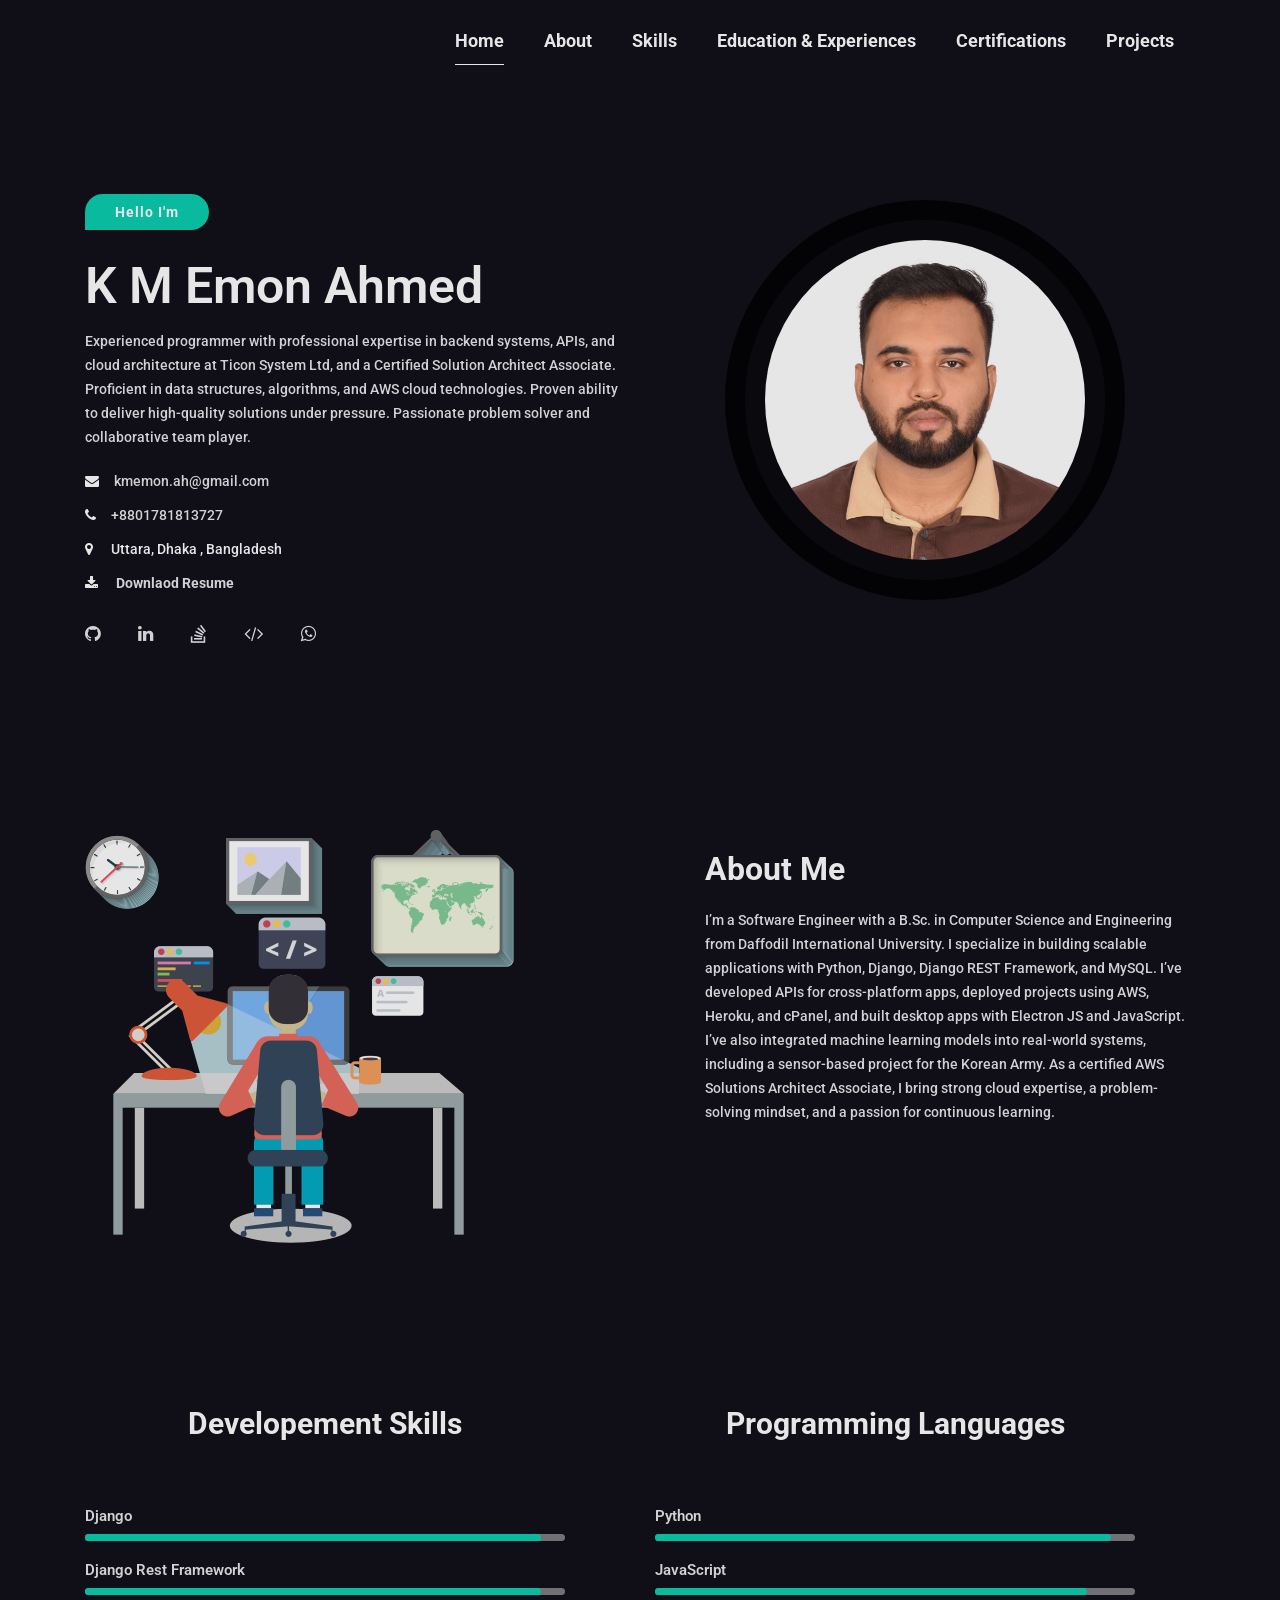
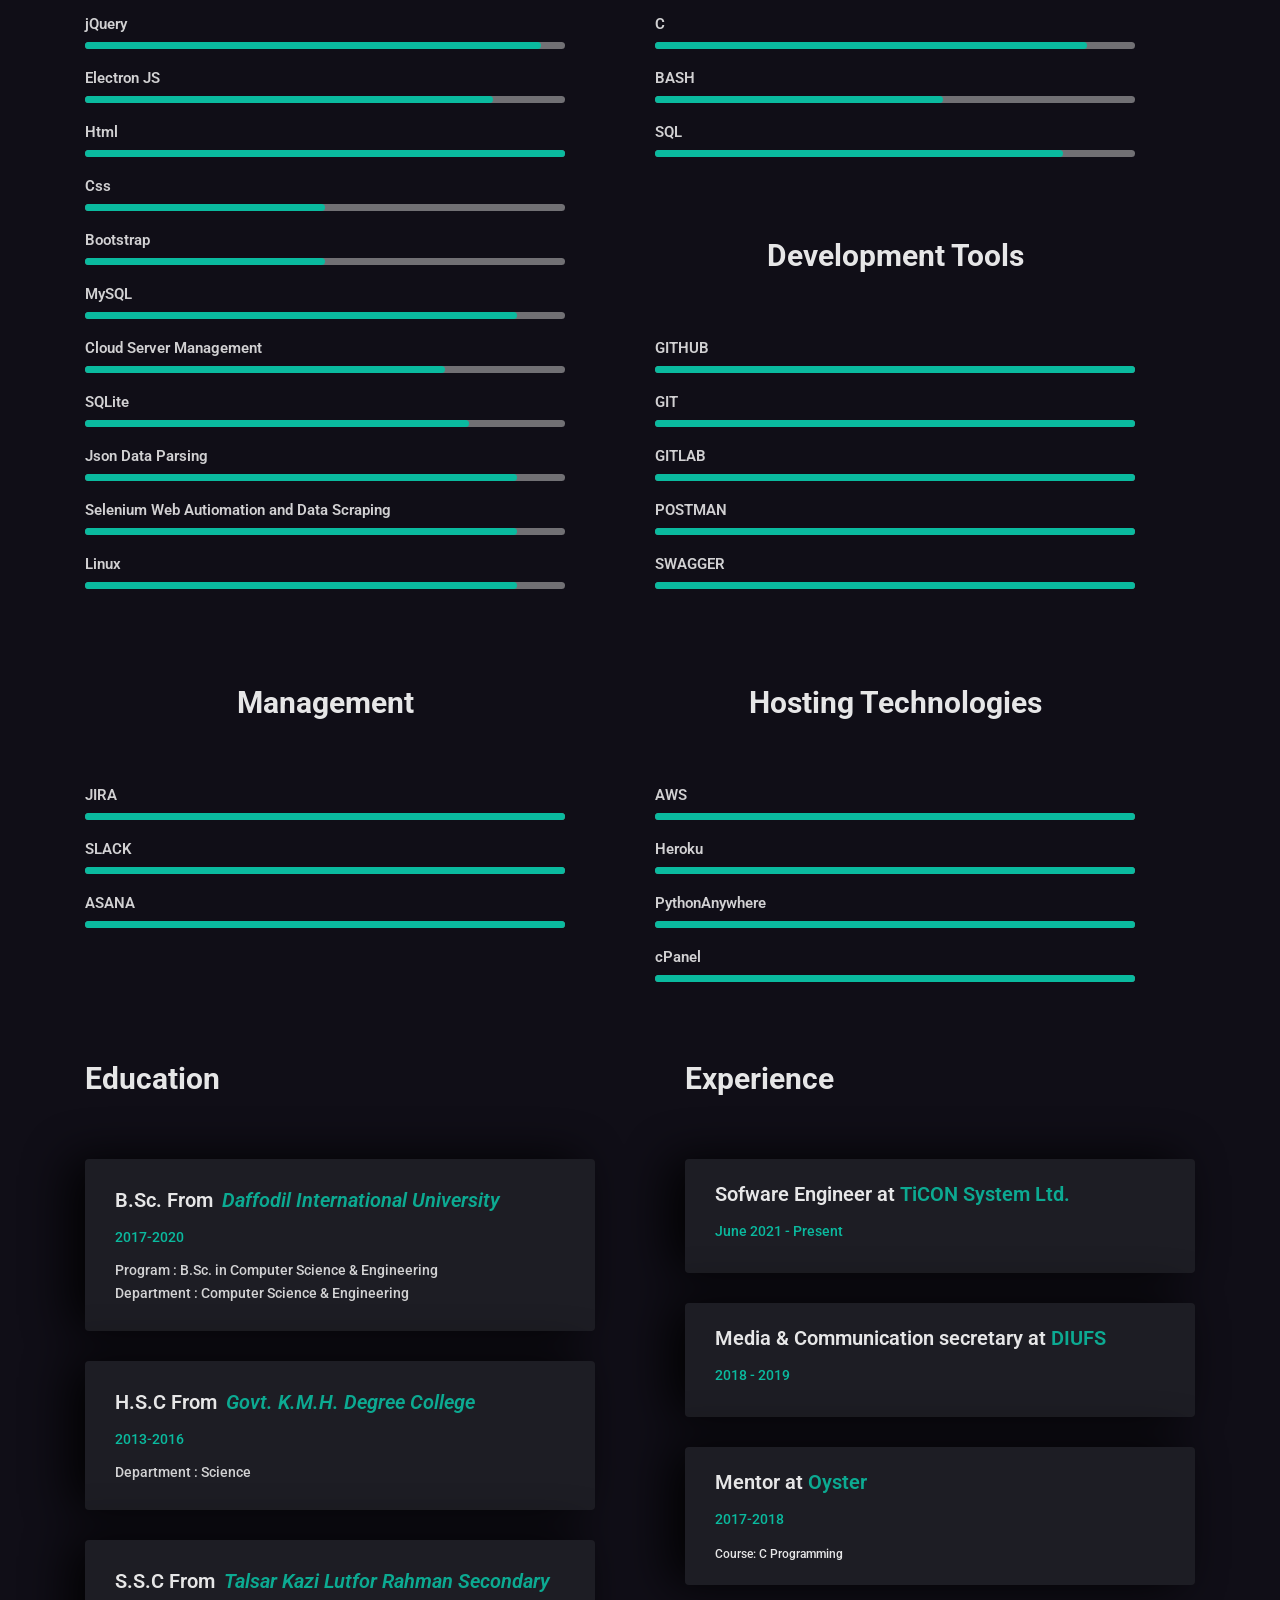
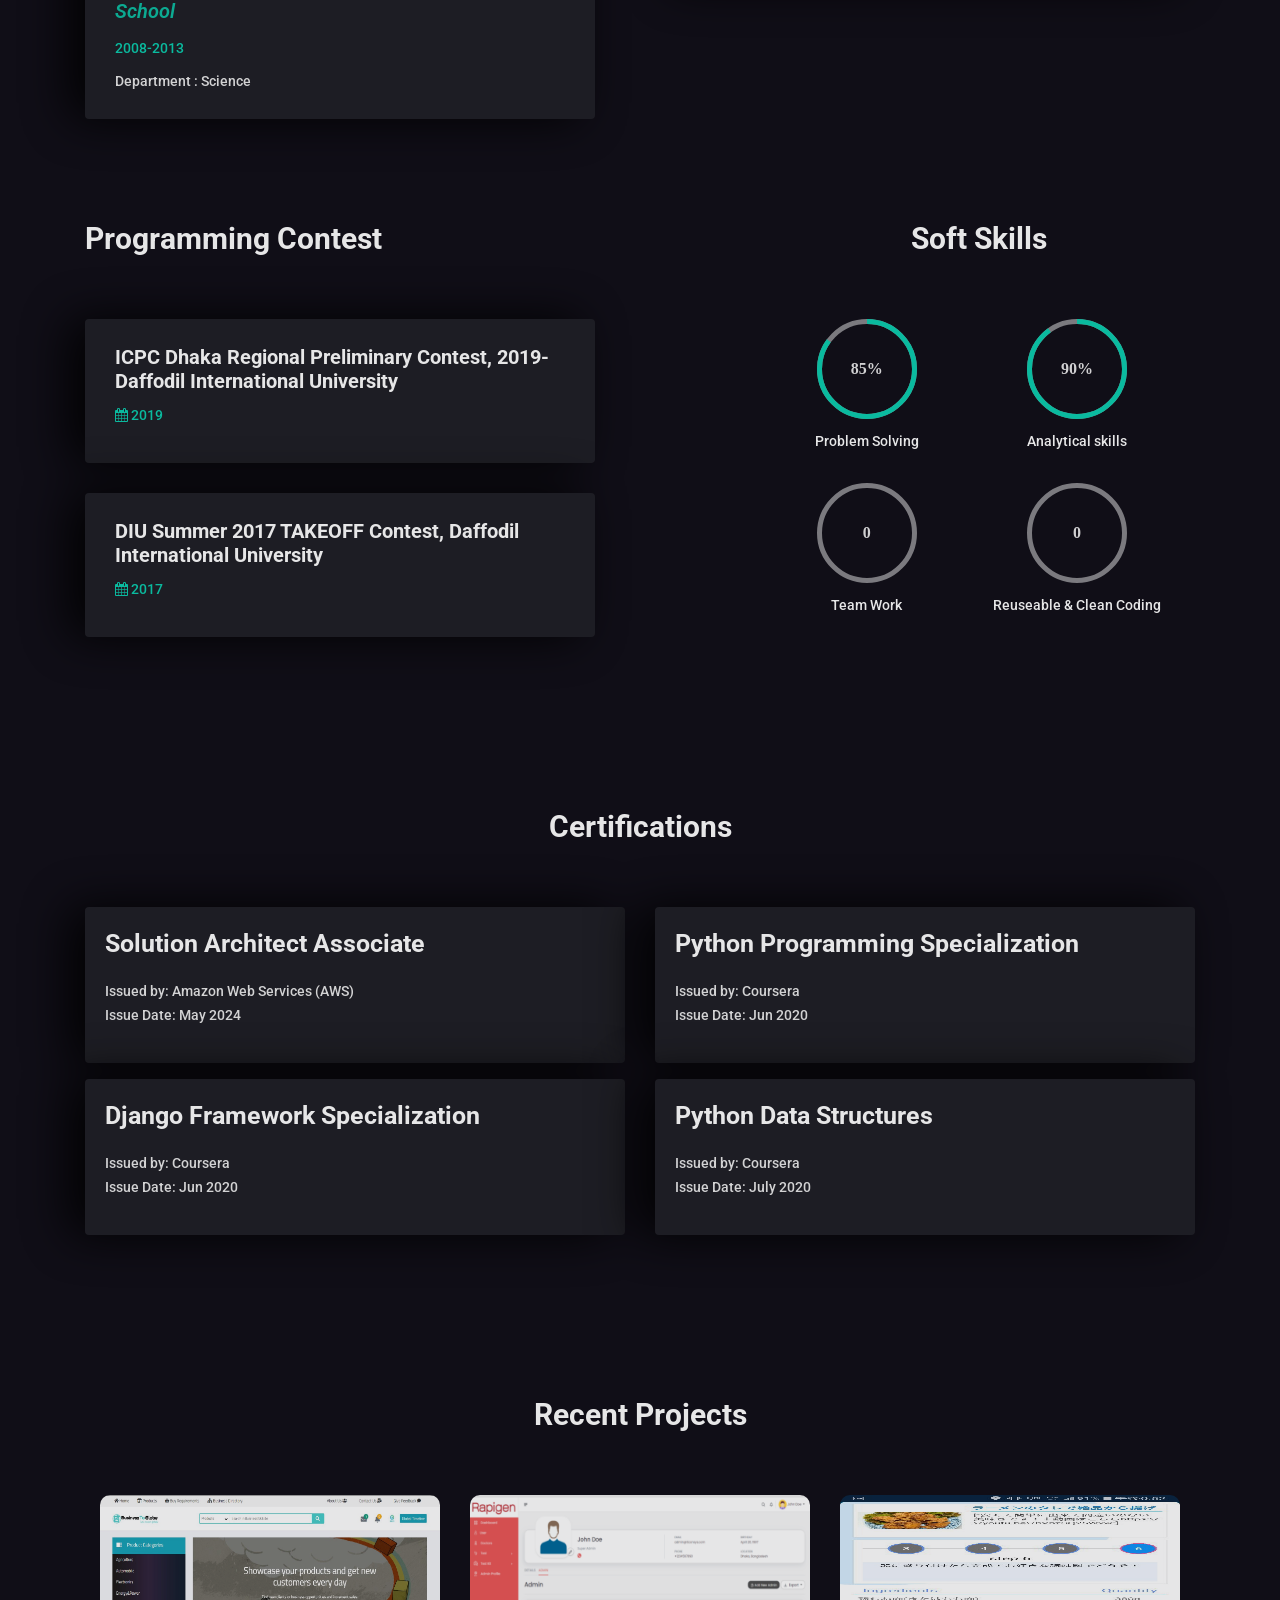
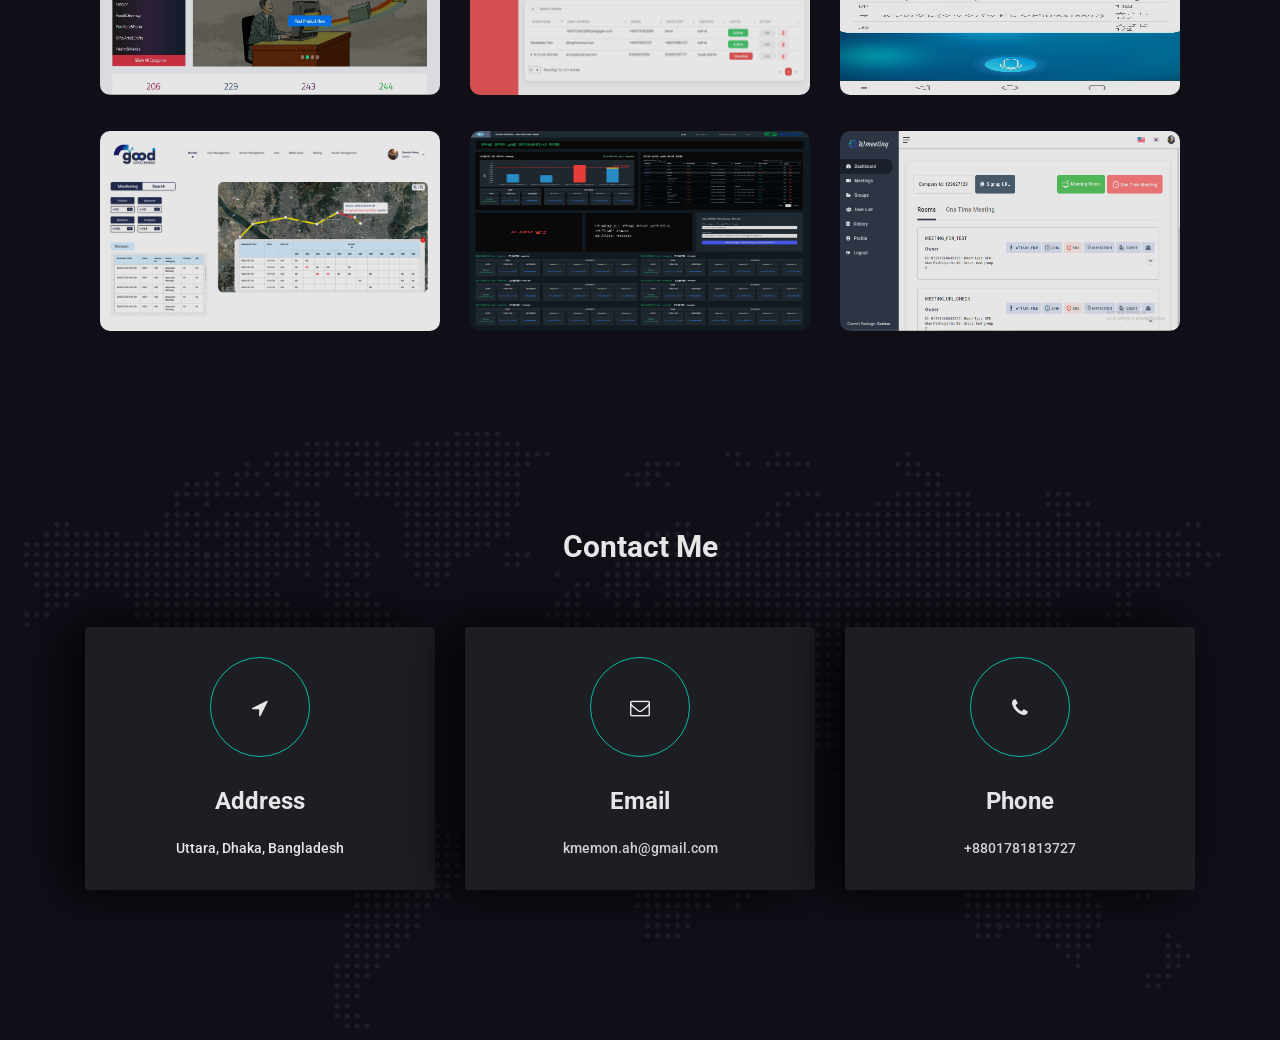
==== commit 57466f43: "updated index ." ====
--- a/index.html
+++ b/index.html
@@ -454,7 +454,7 @@
                     </div>
                     <div class="mh-skills-inner" style="margin-top: 77px;">
                         <div class="mh-professional-skill wow fadeInUp" data-wow-duration="0.8s" data-wow-delay="0.3s">
-                            <h3>Development Tools & Technologies</h3>
+                            <h3>Development Tools</h3>
                             <div class="each-skills">
                                 <div class="candidatos">
                                     <div class="parcial">
@@ -518,7 +518,7 @@
                 <div class="col-sm-12 col-md-6">
                     <div class="mh-skills-inner" style="margin-top: 77px;">
                         <div class="mh-professional-skill wow fadeInUp" data-wow-duration="0.8s" data-wow-delay="0.3s">
-                            <h3>Communication and Management</h3>
+                            <h3>Management</h3>
                             <div class="each-skills">
                                 <div class="candidatos">
                                     <div class="parcial">
@@ -544,16 +544,6 @@
                                     <div class="parcial">
                                         <div class="info">
                                             <div class="nome">ASANA</div>
-                                        </div>
-                                        <div class="progressBar">
-                                            <div class="percentagem" style="width: 100%;"></div>
-                                        </div>
-                                    </div>
-                                </div>
-                                <div class="candidatos">
-                                    <div class="parcial">
-                                        <div class="info">
-                                            <div class="nome">DISCORD</div>
                                         </div>
                                         <div class="progressBar">
                                             <div class="percentagem" style="width: 100%;"></div>
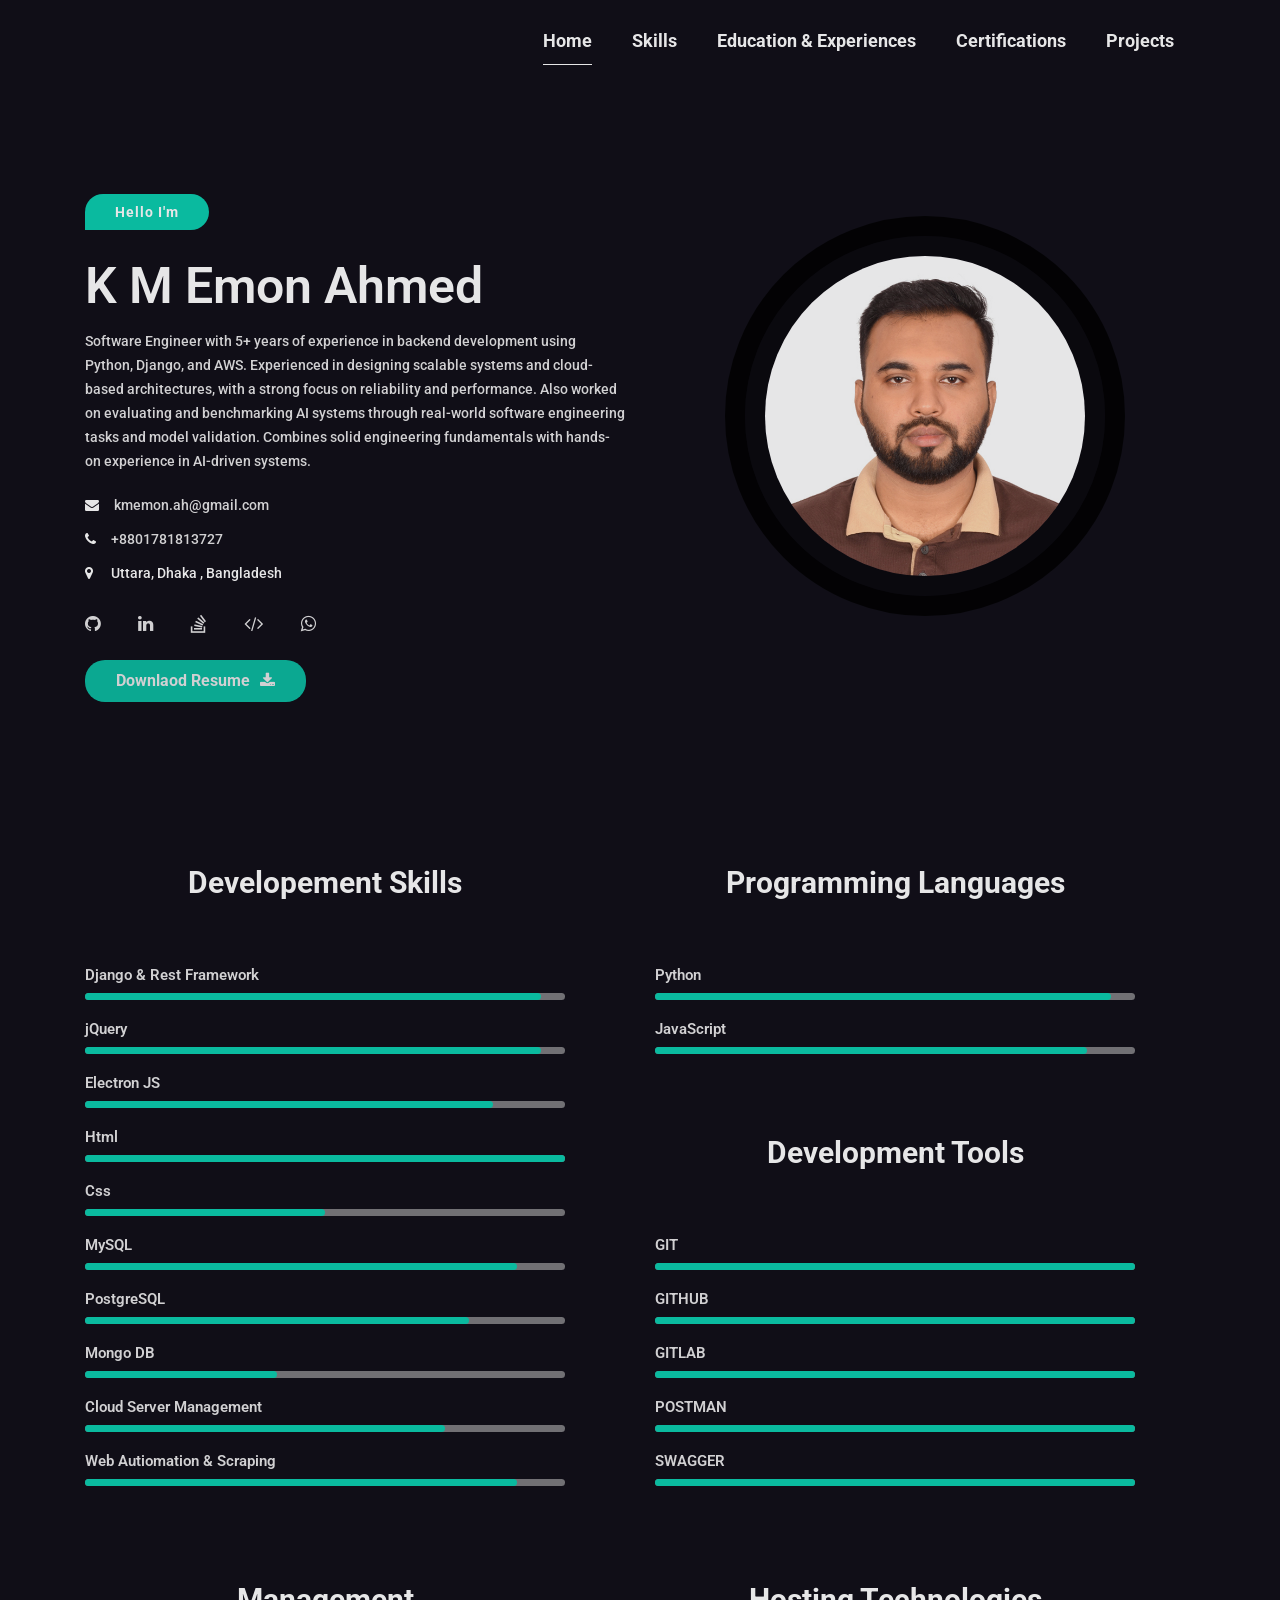
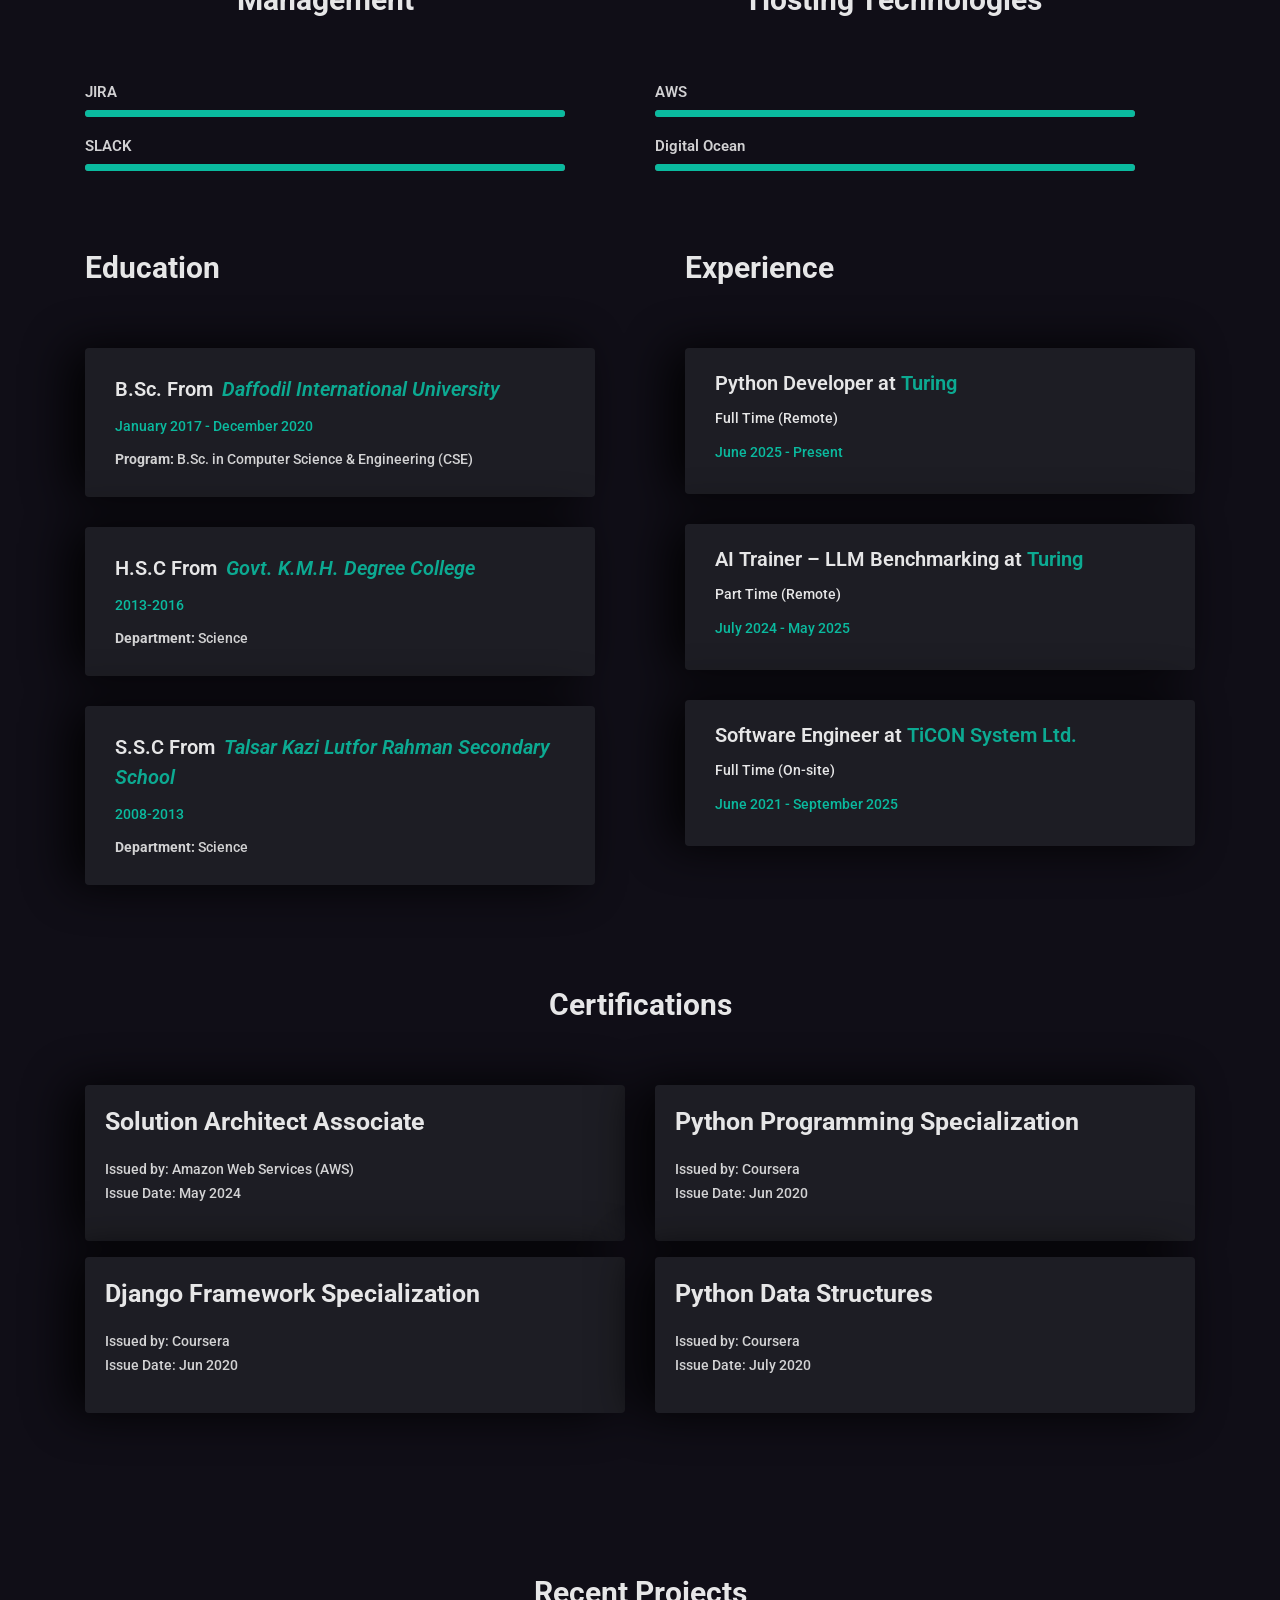
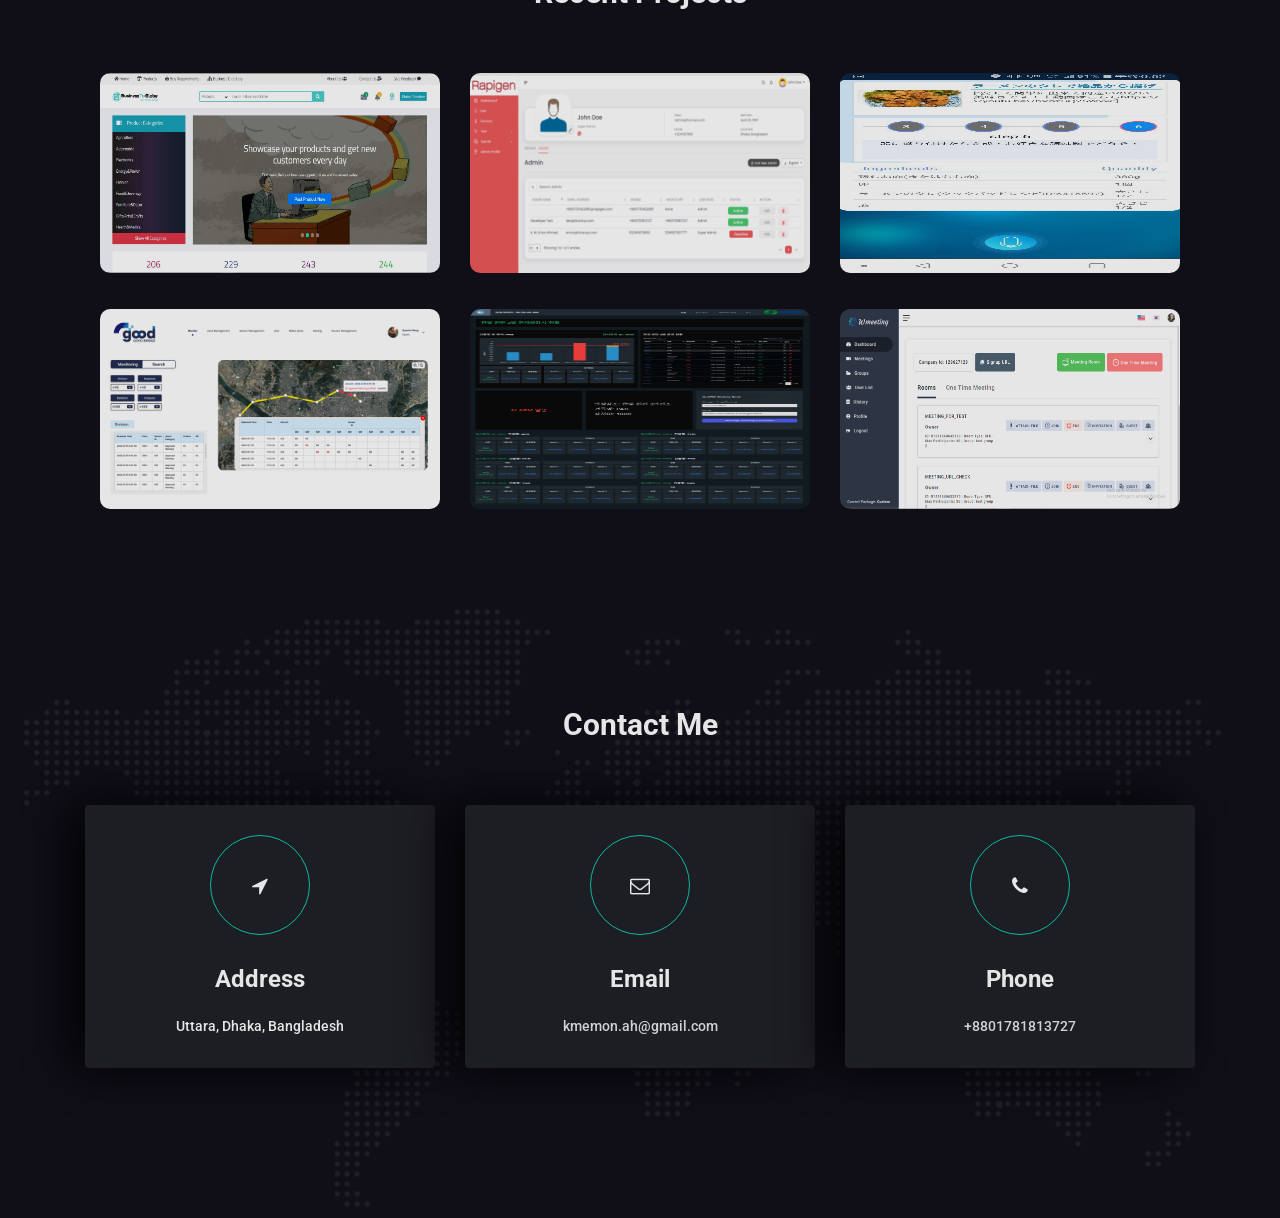
==== commit 792941cc: "update 2026" ====
--- a/index.html
+++ b/index.html
@@ -76,9 +76,9 @@
                             <li class="nav-item active">
                                 <a class="nav-link" href="#mh-home">Home</a>
                             </li>
-                            <li class="nav-item">
+                            <!-- <li class="nav-item">
                                 <a class="nav-link" href="#mh-about">About</a>
-                            </li>
+                            </li> -->
                             <li class="nav-item">
                                 <a class="nav-link" href="#mh-skills">Skills</a>
                             </li>
@@ -94,7 +94,7 @@
                             <!-- <li class="nav-item">
                                 <a class="nav-link" href="#mh-pricing">Pricing</a>
                             </li> -->
-                            
+
                         </ul>
                     </div>
                 </nav>
@@ -121,13 +121,17 @@
                                 style="font-size: 50px;" id="main_name">K M Emon Ahmed</h2>
                             <p class="wow fadeInUp" data-wow-duration="0.8s" data-wow-delay="0.3s" style="margin: 0;"
                                 id="intro">
-                                Experienced programmer with professional
-                                expertise in backend systems, APIs, and cloud architecture
-                                at Ticon System Ltd, and a Certified Solution Architect Associate. Proficient in data structures,
-                                algorithms, and AWS cloud technologies. Proven ability to
-                                deliver high-quality solutions under pressure. Passionate
-                                problem solver and collaborative team player.
+                                Software Engineer with 5+ years of experience in backend development using Python,
+                                Django, and AWS.
+                                Experienced in designing scalable systems and cloud-based architectures, with a strong
+                                focus on reliability and
+                                performance. Also worked on evaluating and benchmarking AI systems through real-world
+                                software engineering
+                                tasks and model validation. Combines solid engineering fundamentals with hands-on
+                                experience in AI-driven
+                                systems.
                             </p>
+
 
                             <ul>
                                 <li class="wow fadeInUp" data-wow-duration="0.8s" data-wow-delay="0.4s"><i
@@ -141,10 +145,12 @@
                                         class="fa fa-map-marker"></i>
                                     <address style="margin-bottom: 0;">Uttara, Dhaka , Bangladesh</address>
                                 </li>
-                                <li class="wow fadeInUp" data-wow-duration="0.8s" data-wow-delay="0.6s">
+                                <!-- <li class="wow fadeInUp" data-wow-duration="0.8s" data-wow-delay="0.6s">
                                     <i class="fa fa-download"></i>
-                                    <a href="assets/doc/K_M_Emon_Ahmed-Resume.pdf" target="_blank"><b>Downlaod Resume</b></a>
-                                </li>
+                                    <a href="assets/doc/K_M_Emon_Ahmed-Resume.pdf" target="_blank"><b>Download
+                                            Resume</b></a>
+                                </li> -->
+
                             </ul>
 
                             <ul class="social-icon wow fadeInUp" data-wow-duration="0.8s" data-wow-delay="0.7s">
@@ -160,7 +166,9 @@
                                             class="fa fa-whatsapp"></i></a></li>
                             </ul>
                         </div>
-                    </div>
+                        <a target="_blank" href="assets/doc/K_M_Emon_Ahmed_Resume.pdf" class="btn btn-fill wow fadeInUp" data-wow-duration="0.8s" data-wow-delay="0.4s" style="color: white;">Downlaod Resume<i class="fa fa-download" style="margin-left: 10px;"></i></a>
+                    </div>
+
                     <div class="col-sm-6">
                         <div class="hero-img wow fadeInUp" data-wow-duration="0.8s" data-wow-delay="0.6s">
                             <div class="img-border">
@@ -179,52 +187,7 @@
             ABOUT
         =================
         -->
-    <section class="mh-about" id="mh-about">
-        <div class="container">
-            <div class="row section-separator">
-                <div class="col-sm-12 col-md-6">
-                    <div class="mh-about-img shadow-2 wow fadeInUp" data-wow-duration="0.8s" data-wow-delay="0.4s">
-                        <img src="assets/images/mixed/web-developer-png-2.png" alt="" class="img-fluid">
-                    </div>
-                </div>
-                <div class="col-sm-12 col-md-6">
-                    <div class="mh-about-inner">
-                        <h2 class="wow fadeInUp" data-wow-duration="0.8s" data-wow-delay="0.1s">About Me</h2>
-                        <p class="wow fadeInUp" data-wow-duration="0.8s" data-wow-delay="0.2s">
-                            I’m a Software Engineer with a B.Sc. in Computer Science and Engineering from Daffodil International University. I specialize in building scalable applications with Python, Django, Django REST Framework, and MySQL. I’ve developed APIs for cross-platform apps, deployed projects using AWS, Heroku, and cPanel, and built desktop apps with Electron JS and JavaScript.
-
-I’ve also integrated machine learning models into real-world systems, including a sensor-based project for the Korean Army. As a certified AWS Solutions Architect Associate, I bring strong cloud expertise, a problem-solving mindset, and a passion for continuous learning.
-                        </p>
-                        <!-- <div class="mh-about-tag wow fadeInUp" data-wow-duration="0.8s" data-wow-delay="0.3s">
-                            <ul>
-                                <li><span>Python</span></li>
-                                <li><span>Django</span></li>
-                                <li><span>Django Rest Framework</span></li>
-                                <li><span>Amazon Web Services</span></li>
-                                <li><span>JavaScript</span></li>
-                                <li><span>jQuery</span></li>
-                                <li><span>Electron JS</span></li>
-                                <li><span>MySQL</span></li>
-                                <li><span>PostgreSql</span></li>
-                                <li><span>Mongo DB</span></li>
-                                <li><span>Heroku</span></li>
-                                <li><span>Html</span></li>
-                                <li><span>CSS</span></li>
-                                <li><span>Bootstrap</span></li>
-                                <li><span>Github</span></li>
-                                <li><span>Gitlab</span></li>
-                                <li><span>Selenium</span></li>
-                                <li><span>Bash</span></li>
-                            </ul>
-                        </div> -->
-                        <!-- <a href="assets/doc/K_M_Emon_Ahmed-Resume.pdf" target="_blank" class="btn btn-fill wow fadeInUp"
-                            data-wow-duration="0.8s" data-wow-delay="0.4s">Downlaod Resume <i
-                                class="fa fa-download"></i></a> -->
-                    </div>
-                </div>
-            </div>
-        </div>
-    </section>
+    
 
     <!--
         ===================
@@ -241,22 +204,12 @@
                     <div class="mh-skills-inner">
                         <div class="mh-professional-skill wow fadeInUp" data-wow-duration="0.8s" data-wow-delay="0.3s">
                             <h3>Developement Skills</h3>
+                            
                             <div class="each-skills">
                                 <div class="candidatos">
                                     <div class="parcial">
                                         <div class="info">
-                                            <div class="nome">Django</div>
-                                            <!-- <div class="percentagem-num">95%</div> -->
-                                        </div>
-                                        <div class="progressBar">
-                                            <div class="percentagem" style="width: 95%;"></div>
-                                        </div>
-                                    </div>
-                                </div>
-                                <div class="candidatos">
-                                    <div class="parcial">
-                                        <div class="info">
-                                            <div class="nome">Django Rest Framework</div>
+                                            <div class="nome">Django & Rest Framework</div>
                                             <!-- <div class="percentagem-num">95%</div> -->
                                         </div>
                                         <div class="progressBar">
@@ -311,17 +264,6 @@
                                 <div class="candidatos">
                                     <div class="parcial">
                                         <div class="info">
-                                            <div class="nome">Bootstrap</div>
-                                            <!-- <div class="percentagem-num">50%</div> -->
-                                        </div>
-                                        <div class="progressBar">
-                                            <div class="percentagem" style="width: 50%;"></div>
-                                        </div>
-                                    </div>
-                                </div>
-                                <div class="candidatos">
-                                    <div class="parcial">
-                                        <div class="info">
                                             <div class="nome">MySQL</div>
                                             <!-- <div class="percentagem-num">90%</div> -->
                                         </div>
@@ -330,6 +272,28 @@
                                         </div>
                                     </div>
                                 </div>
+                                 <div class="candidatos">
+                                    <div class="parcial">
+                                        <div class="info">
+                                            <div class="nome">PostgreSQL</div>
+                                            <!-- <div class="percentagem-num">80%</div> -->
+                                        </div>
+                                        <div class="progressBar">
+                                            <div class="percentagem" style="width: 80%;"></div>
+                                        </div>
+                                    </div>
+                                </div>
+                                 <div class="candidatos">
+                                    <div class="parcial">
+                                        <div class="info">
+                                            <div class="nome">Mongo DB</div>
+                                            <!-- <div class="percentagem-num">80%</div> -->
+                                        </div>
+                                        <div class="progressBar">
+                                            <div class="percentagem" style="width: 40%;"></div>
+                                        </div>
+                                    </div>
+                                </div>
                                 <div class="candidatos">
                                     <div class="parcial">
                                         <div class="info">
@@ -344,40 +308,7 @@
                                 <div class="candidatos">
                                     <div class="parcial">
                                         <div class="info">
-                                            <div class="nome">SQLite</div>
-                                            <!-- <div class="percentagem-num">80%</div> -->
-                                        </div>
-                                        <div class="progressBar">
-                                            <div class="percentagem" style="width: 80%;"></div>
-                                        </div>
-                                    </div>
-                                </div>
-                                <div class="candidatos">
-                                    <div class="parcial">
-                                        <div class="info">
-                                            <div class="nome">Json Data Parsing</div>
-                                            <!-- <div class="percentagem-num">90%</div> -->
-                                        </div>
-                                        <div class="progressBar">
-                                            <div class="percentagem" style="width: 90%;"></div>
-                                        </div>
-                                    </div>
-                                </div>
-                                <div class="candidatos">
-                                    <div class="parcial">
-                                        <div class="info">
-                                            <div class="nome">Selenium Web Autiomation and Data Scraping</div>
-                                            <!-- <div class="percentagem-num">90%</div> -->
-                                        </div>
-                                        <div class="progressBar">
-                                            <div class="percentagem" style="width: 90%;"></div>
-                                        </div>
-                                    </div>
-                                </div>
-                                <div class="candidatos">
-                                    <div class="parcial">
-                                        <div class="info">
-                                            <div class="nome">Linux</div>
+                                            <div class="nome">Web Autiomation & Scraping</div>
                                             <!-- <div class="percentagem-num">90%</div> -->
                                         </div>
                                         <div class="progressBar">
@@ -416,39 +347,6 @@
                                         </div>
                                     </div>
                                 </div>
-                                <div class="candidatos">
-                                    <div class="parcial">
-                                        <div class="info">
-                                            <div class="nome">C</div>
-                                            <!-- <div class="percentagem-num">70%</div> -->
-                                        </div>
-                                        <div class="progressBar">
-                                            <div class="percentagem" style="width: 90%;"></div>
-                                        </div>
-                                    </div>
-                                </div>
-                                <div class="candidatos">
-                                    <div class="parcial">
-                                        <div class="info">
-                                            <div class="nome">BASH</div>
-                                            <!-- <div class="percentagem-num">60%</div> -->
-                                        </div>
-                                        <div class="progressBar">
-                                            <div class="percentagem" style="width: 60%;"></div>
-                                        </div>
-                                    </div>
-                                </div>
-                                <div class="candidatos">
-                                    <div class="parcial">
-                                        <div class="info">
-                                            <div class="nome">SQL</div>
-                                            <!-- <div class="percentagem-num">75%</div> -->
-                                        </div>
-                                        <div class="progressBar">
-                                            <div class="percentagem" style="width: 85%;"></div>
-                                        </div>
-                                    </div>
-                                </div>
                             </div>
                         </div>
                     </div>
@@ -459,18 +357,18 @@
                                 <div class="candidatos">
                                     <div class="parcial">
                                         <div class="info">
+                                            <div class="nome">GIT</div>
+                                            <!-- <div class="percentagem-num">85%</div> -->
+                                        </div>
+                                        <div class="progressBar">
+                                            <div class="percentagem" style="width: 100%;"></div>
+                                        </div>
+                                    </div>
+                                </div>
+                                <div class="candidatos">
+                                    <div class="parcial">
+                                        <div class="info">
                                             <div class="nome">GITHUB</div>
-                                            <!-- <div class="percentagem-num">85%</div> -->
-                                        </div>
-                                        <div class="progressBar">
-                                            <div class="percentagem" style="width: 100%;"></div>
-                                        </div>
-                                    </div>
-                                </div>
-                                <div class="candidatos">
-                                    <div class="parcial">
-                                        <div class="info">
-                                            <div class="nome">GIT</div>
                                             <!-- <div class="percentagem-num">90%</div> -->
                                         </div>
                                         <div class="progressBar">
@@ -540,16 +438,6 @@
                                         </div>
                                     </div>
                                 </div>
-                                <div class="candidatos">
-                                    <div class="parcial">
-                                        <div class="info">
-                                            <div class="nome">ASANA</div>
-                                        </div>
-                                        <div class="progressBar">
-                                            <div class="percentagem" style="width: 100%;"></div>
-                                        </div>
-                                    </div>
-                                </div>
                             </div>
                         </div>
                     </div>
@@ -572,27 +460,7 @@
                                 <div class="candidatos">
                                     <div class="parcial">
                                         <div class="info">
-                                            <div class="nome">Heroku</div>
-                                        </div>
-                                        <div class="progressBar">
-                                            <div class="percentagem" style="width: 100%;"></div>
-                                        </div>
-                                    </div>
-                                </div>
-                                <div class="candidatos">
-                                    <div class="parcial">
-                                        <div class="info">
-                                            <div class="nome">PythonAnywhere</div>
-                                        </div>
-                                        <div class="progressBar">
-                                            <div class="percentagem" style="width: 100%;"></div>
-                                        </div>
-                                    </div>
-                                </div>
-                                <div class="candidatos">
-                                    <div class="parcial">
-                                        <div class="info">
-                                            <div class="nome">cPanel</div>
+                                            <div class="nome">Digital Ocean</div>
                                         </div>
                                         <div class="progressBar">
                                             <div class="percentagem" style="width: 100%;"></div>
@@ -626,10 +494,9 @@
                                     data-wow-delay="0.3s">
                                     <h4>B.Sc. From <a href="https://daffodilvarsity.edu.bd/">Daffodil
                                             International University</a></h4>
-                                    <div class="mh-eduyear">2017-2020</div>
+                                    <div class="mh-eduyear">January 2017 - December 2020</div>
                                     <p>
-                                        Program : B.Sc. in Computer Science & Engineering <br>
-                                        Department : Computer Science & Engineering <br>
+                                        <b>Program:</b> B.Sc. in Computer Science & Engineering (CSE) <br>
                                     </p>
                                 </div>
                                 <!-- Education Institutes-->
@@ -639,7 +506,7 @@
                                             Degree College</a></h4>
                                     <div class="mh-eduyear">2013-2016</div>
                                     <p>
-                                        Department : Science <br>
+                                        <b>Department:</b> Science <br>
                                     </p>
                                 </div>
                                 <!-- Education Institutes-->
@@ -650,7 +517,7 @@
                                             Kazi Lutfor Rahman Secondary School</a></h4>
                                     <div class="mh-eduyear">2008-2013</div>
                                     <p>
-                                        Department : Science <br>
+                                        <b>Department:</b> Science <br>
                                     </p>
                                 </div>
                             </div>
@@ -663,73 +530,26 @@
                                 <!-- Education Institutes-->
                                 <div class="mh-work-item dark-bg wow fadeInUp" data-wow-duration="0.8s"
                                     data-wow-delay="0.4s">
-                                    <h4>Sofware Engineer at <a href="https://www.ticonsys.com/" target="_blank">TiCON
-                                            System Ltd.</a></h4>
-                                    <div class="mh-eduyear">June 2021 - Present</div>
+                                    <h4>Python Developer at <a href="https://www.turing.com/" target="_blank">Turing</a></h4>
+                                    <div>Full Time (Remote)</div>
+                                    <div class="mh-eduyear">June 2025 - Present</div>
                                 </div>
                                 <!-- Education Institutes-->
                                 <div class="mh-work-item dark-bg wow fadeInUp" data-wow-duration="0.8s"
                                     data-wow-delay="0.4s">
-                                    <h4>Media & Communication secretary at <a href="https://www.facebook.com/DIUFS.PC"
-                                            target="_blank">DIUFS</a></h4>
-                                    <div class="mh-eduyear">2018 - 2019</div>
+                                    <h4>AI Trainer – LLM Benchmarking at <a href="https://www.turing.com/"
+                                            target="_blank">Turing</a></h4>
+                                    <div>Part Time (Remote)</div>
+                                    <div class="mh-eduyear">July 2024 - May 2025</div>
                                 </div>
                                 <!-- Education Institutes-->
                                 <div class="mh-work-item dark-bg wow fadeInUp" data-wow-duration="0.8s"
                                     data-wow-delay="0.7s">
-                                    <h4>Mentor at <a href="#">Oyster</a></h4>
-                                    <div class="mh-eduyear">2017-2018</div>
-                                    <span>Course: C Programming</span>
-                                </div>
-                            </div>
-                        </div>
-                    </div>
-                </div>
-                <div class="row section-separator">
-                    <div class="col-sm-12 col-md-6">
-                        <div class="mh-education">
-                            <h3 class="wow fadeInUp" data-wow-duration="0.8s" data-wow-delay="0.2s">Programming Contest
-                            </h3>
-                            <div class="mh-education-deatils">
-                                <!-- Programming Contest-->
-                                <div class="mh-education-item dark-bg wow fadeInUp" data-wow-duration="0.8s"
-                                    data-wow-delay="0.3s">
-                                    <h5>ICPC Dhaka Regional Preliminary Contest, 2019-Daffodil International University
-                                    </h5>
-                                    <div class="mh-eduyear"> <i class="fa fa-calendar" aria-hidden="true"></i> 2019
-                                    </div>
-                                </div>
-                                <!-- Programming Contest-->
-                                <div class="mh-education-item dark-bg wow fadeInUp" data-wow-duration="0.8s"
-                                    data-wow-delay="0.3s">
-                                    <h5>DIU Summer 2017 TAKEOFF Contest, Daffodil International University
-                                    </h5>
-                                    <div class="mh-eduyear"><i class="fa fa-calendar" aria-hidden="true"></i> 2017</div>
-                                </div>
-                            </div>
-                        </div>
-                    </div>
-                    <div class="col-sm-12 col-md-6">
-                        <div class="mh-professional-skills wow fadeInUp" data-wow-duration="0.8s" data-wow-delay="0.5s">
-                            <h3>Soft Skills</h3>
-                            <ul class="mh-professional-progress">
-                                <li>
-                                    <div class="mh-progress mh-progress-circle" data-progress="85"></div>
-                                    <div class="pr-skill-name">Problem Solving</div>
-                                </li>
-                                <li>
-                                    <div class="mh-progress mh-progress-circle" data-progress="90"></div>
-                                    <div class="pr-skill-name">Analytical skills</div>
-                                </li>
-                                <li>
-                                    <div class="mh-progress mh-progress-circle" data-progress="95"></div>
-                                    <div class="pr-skill-name">Team Work</div>
-                                </li>
-                                <li>
-                                    <div class="mh-progress mh-progress-circle" data-progress="90"></div>
-                                    <div class="pr-skill-name">Reuseable & Clean Coding</div>
-                                </li>
-                            </ul>
+                                    <h4>Software Engineer at <a href="https://www.ticonsys.com/" target="_blank">TiCON System Ltd.</a></h4>
+                                    <div>Full Time (On-site)</div>
+                                    <div class="mh-eduyear">June 2021 - September 2025</div>
+                                </div>
+                            </div>
                         </div>
                     </div>
                 </div>
@@ -761,7 +581,7 @@
                         <h3>Python Programming Specialization</h3>
                         <p>
                             Issued by: Coursera <br>
-                            Issue Date: Jun 2020 <br> 
+                            Issue Date: Jun 2020 <br>
                         </p>
                     </div>
                 </div>
@@ -835,7 +655,8 @@
                                         <i class="fa fa-search"></i>
                                         <h5 class="title">Rapigen</h5>
                                         <span class="sub-title">Hospital Management & ML Kit Detection</span>
-                                        <a href="assets/images/portfolio/rapigen.png" data-fancybox data-src="#rapigen"></a>
+                                        <a href="assets/images/portfolio/rapigen.png" data-fancybox
+                                            data-src="#rapigen"></a>
                                     </figcaption>
                                 </figure>
                             </div>
@@ -862,7 +683,7 @@
                                     <figcaption class="fig-caption">
                                         <i class="fa fa-search"></i>
                                         <h5 class="title">Good Bridge</h5>
-                                        <span class="sub-title">Border Device Monitoring (Korean Army)</span>                                        </span>
+                                        <span class="sub-title">Border Device Monitoring (Korean Army)</span> </span>
                                         <a href="assets/images/portfolio/gb.png" data-fancybox data-src="#gb"></a>
                                     </figcaption>
                                 </figure>
@@ -876,7 +697,7 @@
                                     <figcaption class="fig-caption">
                                         <i class="fa fa-search"></i>
                                         <h5 class="title">KDN</h5>
-                                        <span class="sub-title">Monitoring and Management IOT Device</span>                                        </span>
+                                        <span class="sub-title">Monitoring and Management IOT Device</span> </span>
                                         <a href="assets/images/portfolio/kdn.png" data-fancybox data-src="#kdn"></a>
                                     </figcaption>
                                 </figure>
@@ -890,8 +711,9 @@
                                     <figcaption class="fig-caption">
                                         <i class="fa fa-search"></i>
                                         <h5 class="title">Wmeeting</h5>
-                                        <span class="sub-title">Virtual Meeting Platform</span>                                        </span>
-                                        <a href="assets/images/portfolio/wmeeting.png" data-fancybox data-src="#wmeeting"></a>
+                                        <span class="sub-title">Virtual Meeting Platform</span> </span>
+                                        <a href="assets/images/portfolio/wmeeting.png" data-fancybox
+                                            data-src="#wmeeting"></a>
                                     </figcaption>
                                 </figure>
                             </div>
@@ -909,7 +731,8 @@
                     <div class="col-sm-5">
                         <h2>BusinessToGlobe - B2B Web App</h2>
                         <p>Advanced Level B2B Application</p>
-                        <span><b class="text-success">RESPONSIBILITIES: </b>Server-Side Developement with Front-End Template Programming</span>
+                        <span><b class="text-success">RESPONSIBILITIES: </b>Server-Side Developement with Front-End
+                            Template Programming</span>
                         <div class="mh-about-tag">
                             <ul>
                                 <li><span>Python</span></li>
@@ -941,7 +764,8 @@
                     <div class="col-sm-5">
                         <h2>Rapigen</h2>
                         <p>Hospital management & Machine Learning Detection</p>
-                        <span><b class="text-success">RESPONSIBILITIES: </b>Server-Side Developement with Front-End Template Programming</span>
+                        <span><b class="text-success">RESPONSIBILITIES: </b>Server-Side Developement with Front-End
+                            Template Programming</span>
                         <div class="mh-about-tag">
                             <ul>
                                 <li><span>Python</span></li>
@@ -1007,7 +831,8 @@
                     <div class="col-sm-5">
                         <h2>Good Bridge (G-Spider)</h2>
                         <p>Border Device Monitoring (Korean Army)</p>
-                        <span><b class="text-success">RESPONSIBILITIES: </b>Server-Side and Desktop Application Developement</span>
+                        <span><b class="text-success">RESPONSIBILITIES: </b>Server-Side and Desktop Application
+                            Developement</span>
                         <div class="mh-about-tag">
                             <ul>
                                 <li><span>Python</span></li>
@@ -1041,7 +866,8 @@
                     <div class="col-sm-5">
                         <h2>KDN</h2>
                         <p>Monitoring and Management IOT Device</p>
-                        <span><b class="text-success">RESPONSIBILITIES: </b>Server-Side and Desktop Application Developement</span>
+                        <span><b class="text-success">RESPONSIBILITIES: </b>Server-Side and Desktop Application
+                            Developement</span>
                         <div class="mh-about-tag">
                             <ul>
                                 <li><span>Python</span></li>
@@ -1289,4 +1115,4 @@
 
 </body>
 
-</html>
+</html>
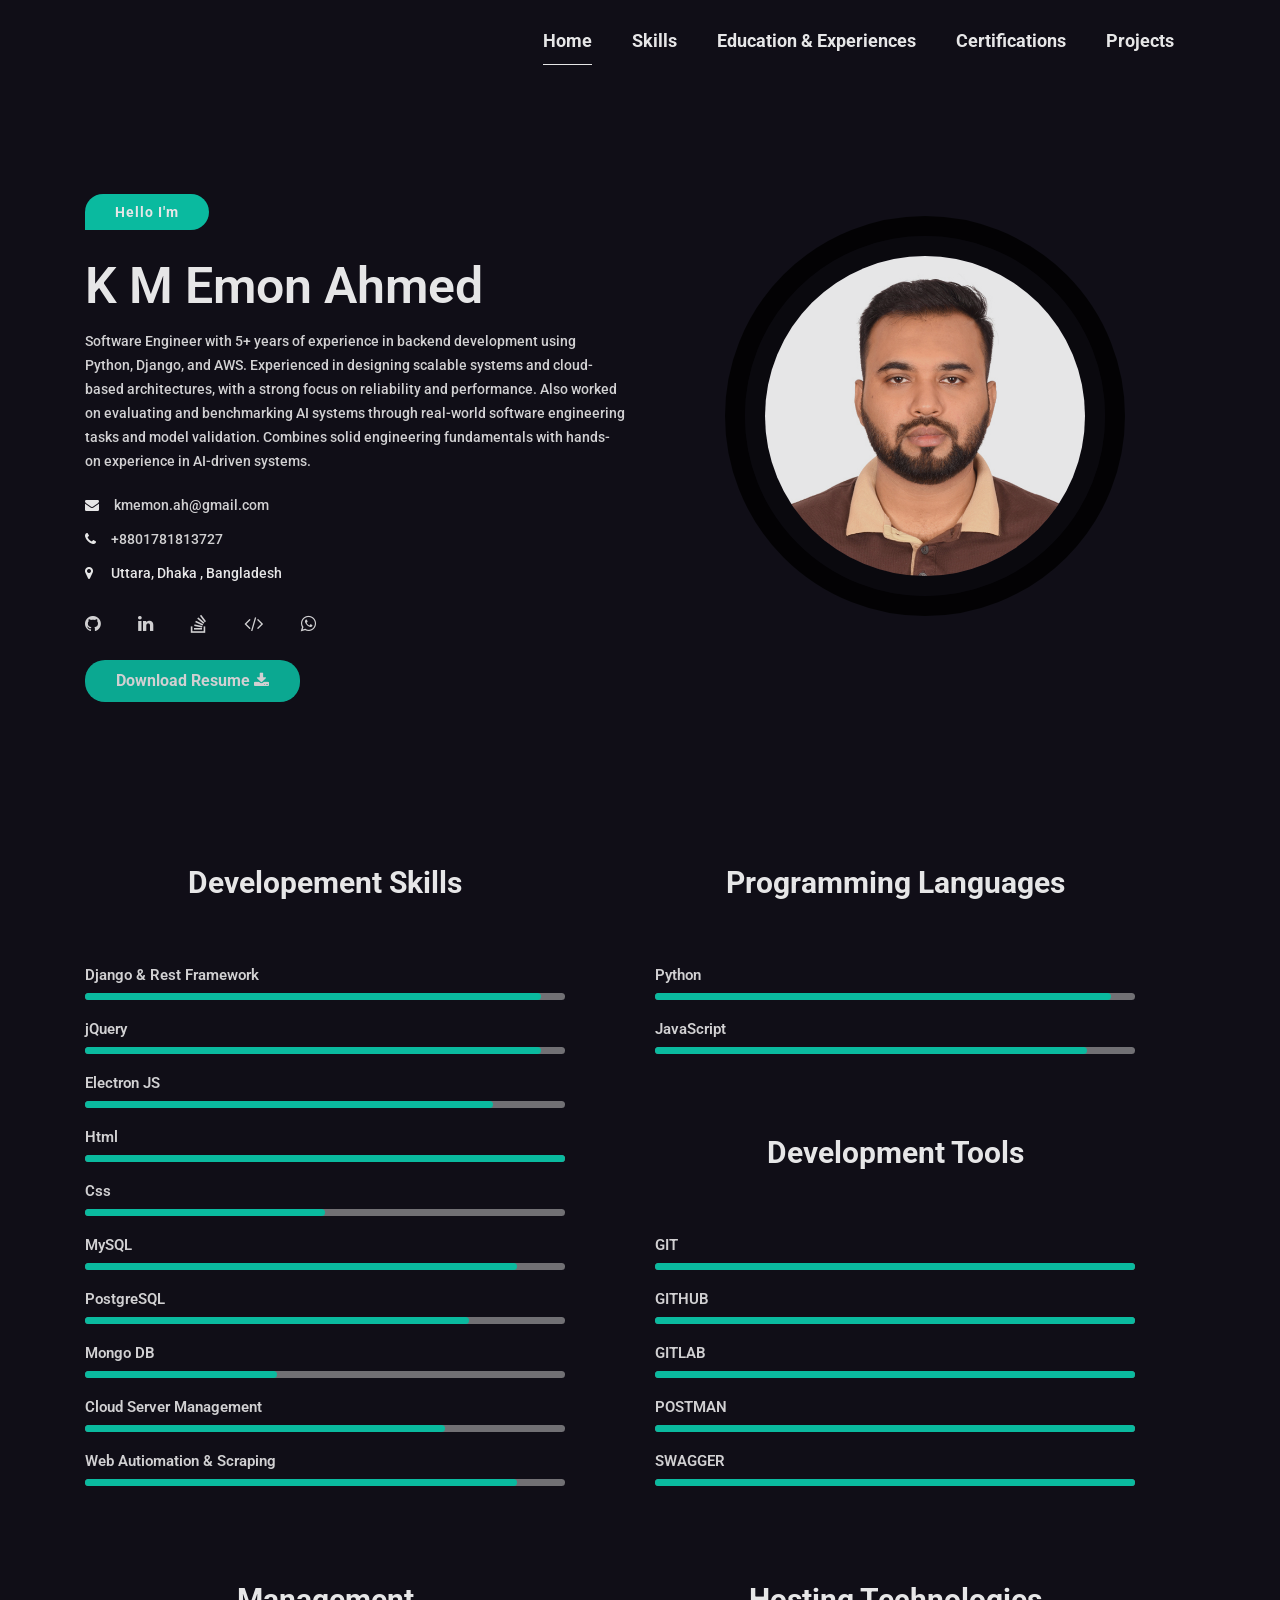
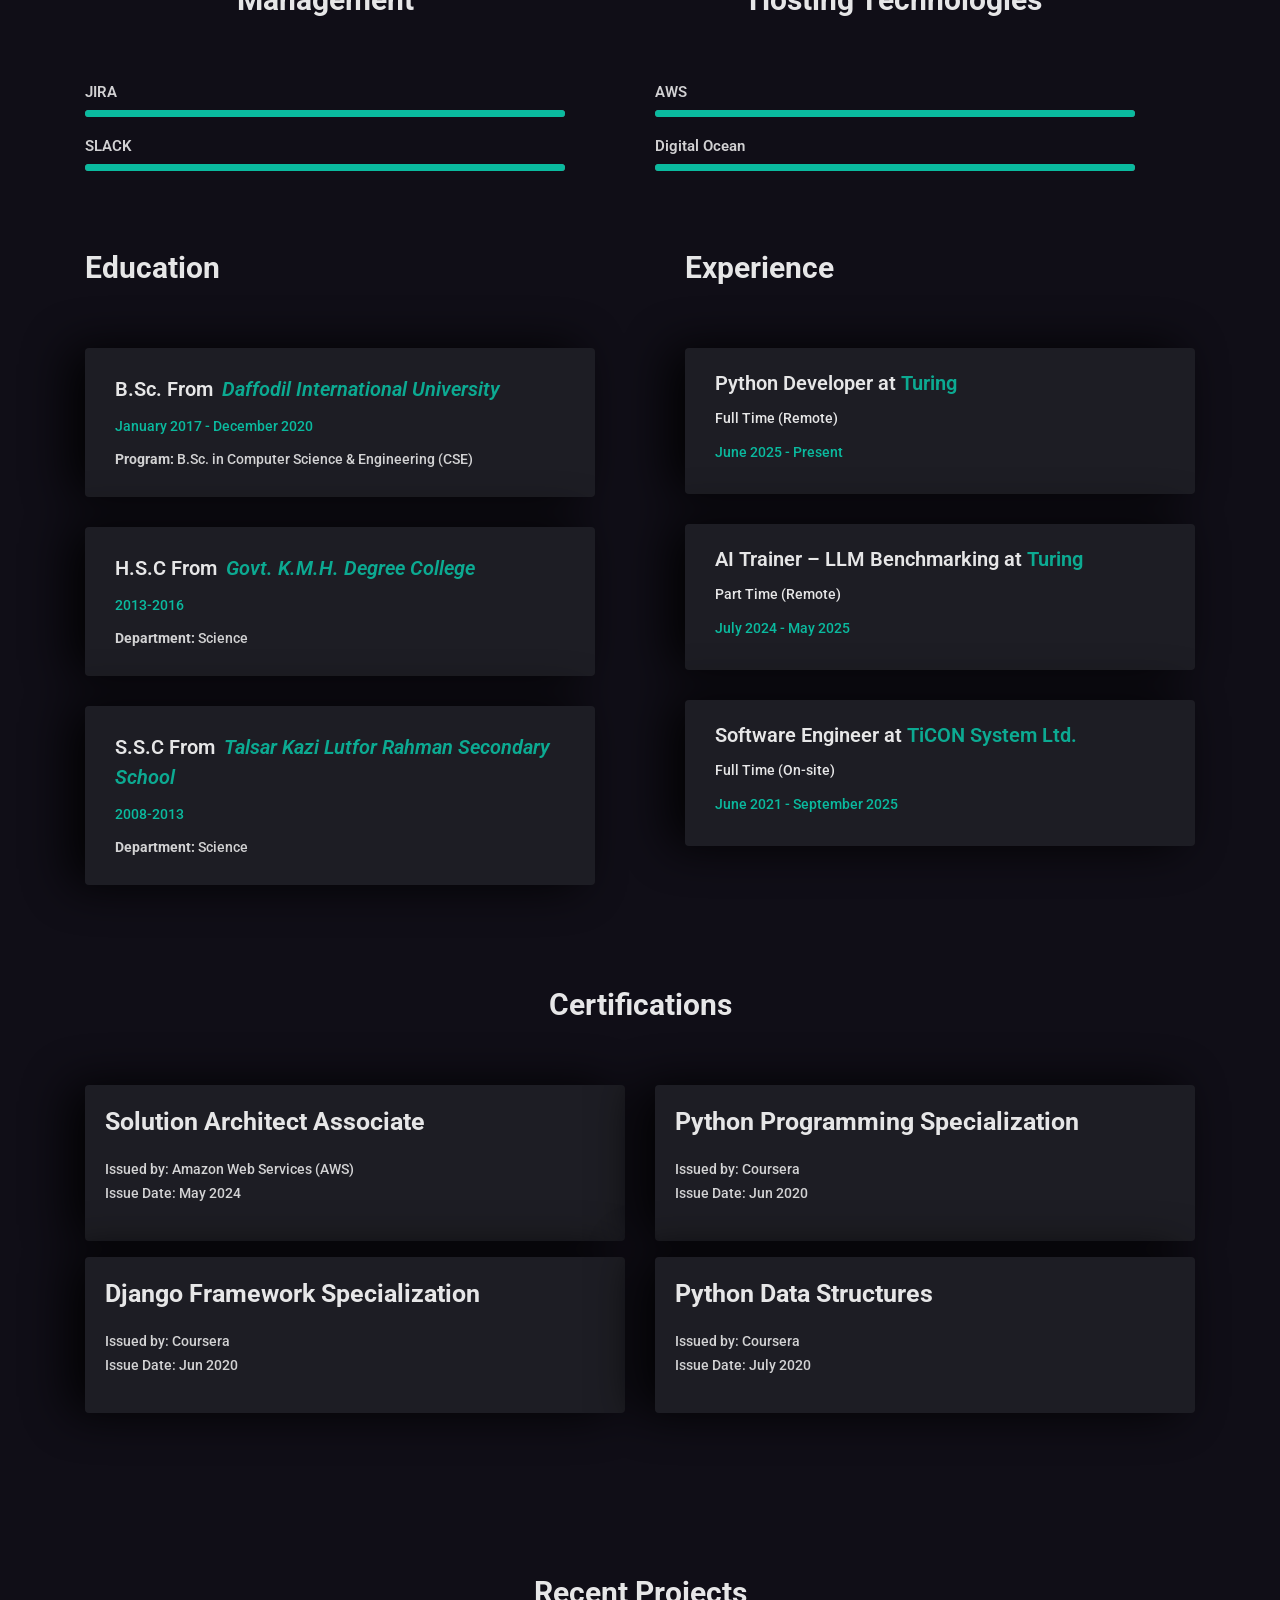
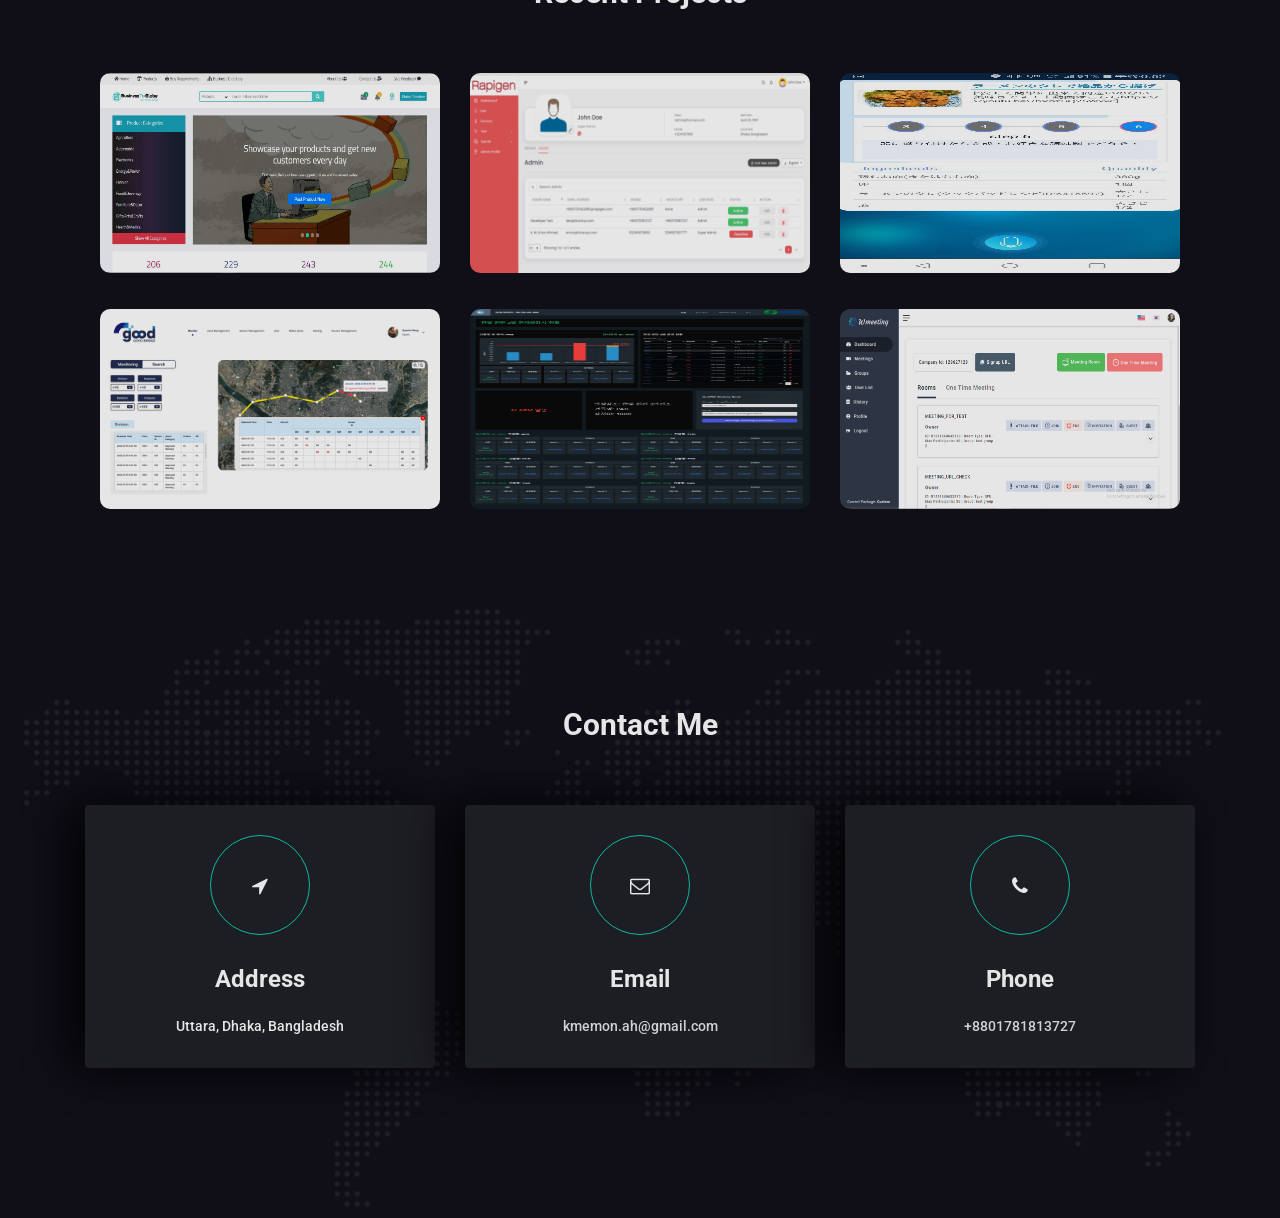
==== commit 1395d296: "btn-fix" ====
--- a/index.html
+++ b/index.html
@@ -165,10 +165,17 @@
                                 <li><a href="https://wa.me/+8801781813727" target="_blank"><i
                                             class="fa fa-whatsapp"></i></a></li>
                             </ul>
-                        </div>
-                        <a target="_blank" href="assets/doc/K_M_Emon_Ahmed_Resume.pdf" class="btn btn-fill wow fadeInUp" data-wow-duration="0.8s" data-wow-delay="0.4s" style="color: white;">Downlaod Resume<i class="fa fa-download" style="margin-left: 10px;"></i></a>
-                    </div>
-
+                            <div class="resume-btn-wrapper">
+                                <a target="_blank"
+                                href="assets/doc/K_M_Emon_Ahmed_Resume.pdf"
+                                class="btn btn-fill resume-btn wow fadeInUp"
+                                data-wow-duration="0.8s"
+                                data-wow-delay="0.4s">
+                                Download Resume <i class="fa fa-download"></i>
+                                </a>
+                            </div>
+                        </div>
+                    </div>
                     <div class="col-sm-6">
                         <div class="hero-img wow fadeInUp" data-wow-duration="0.8s" data-wow-delay="0.6s">
                             <div class="img-border">
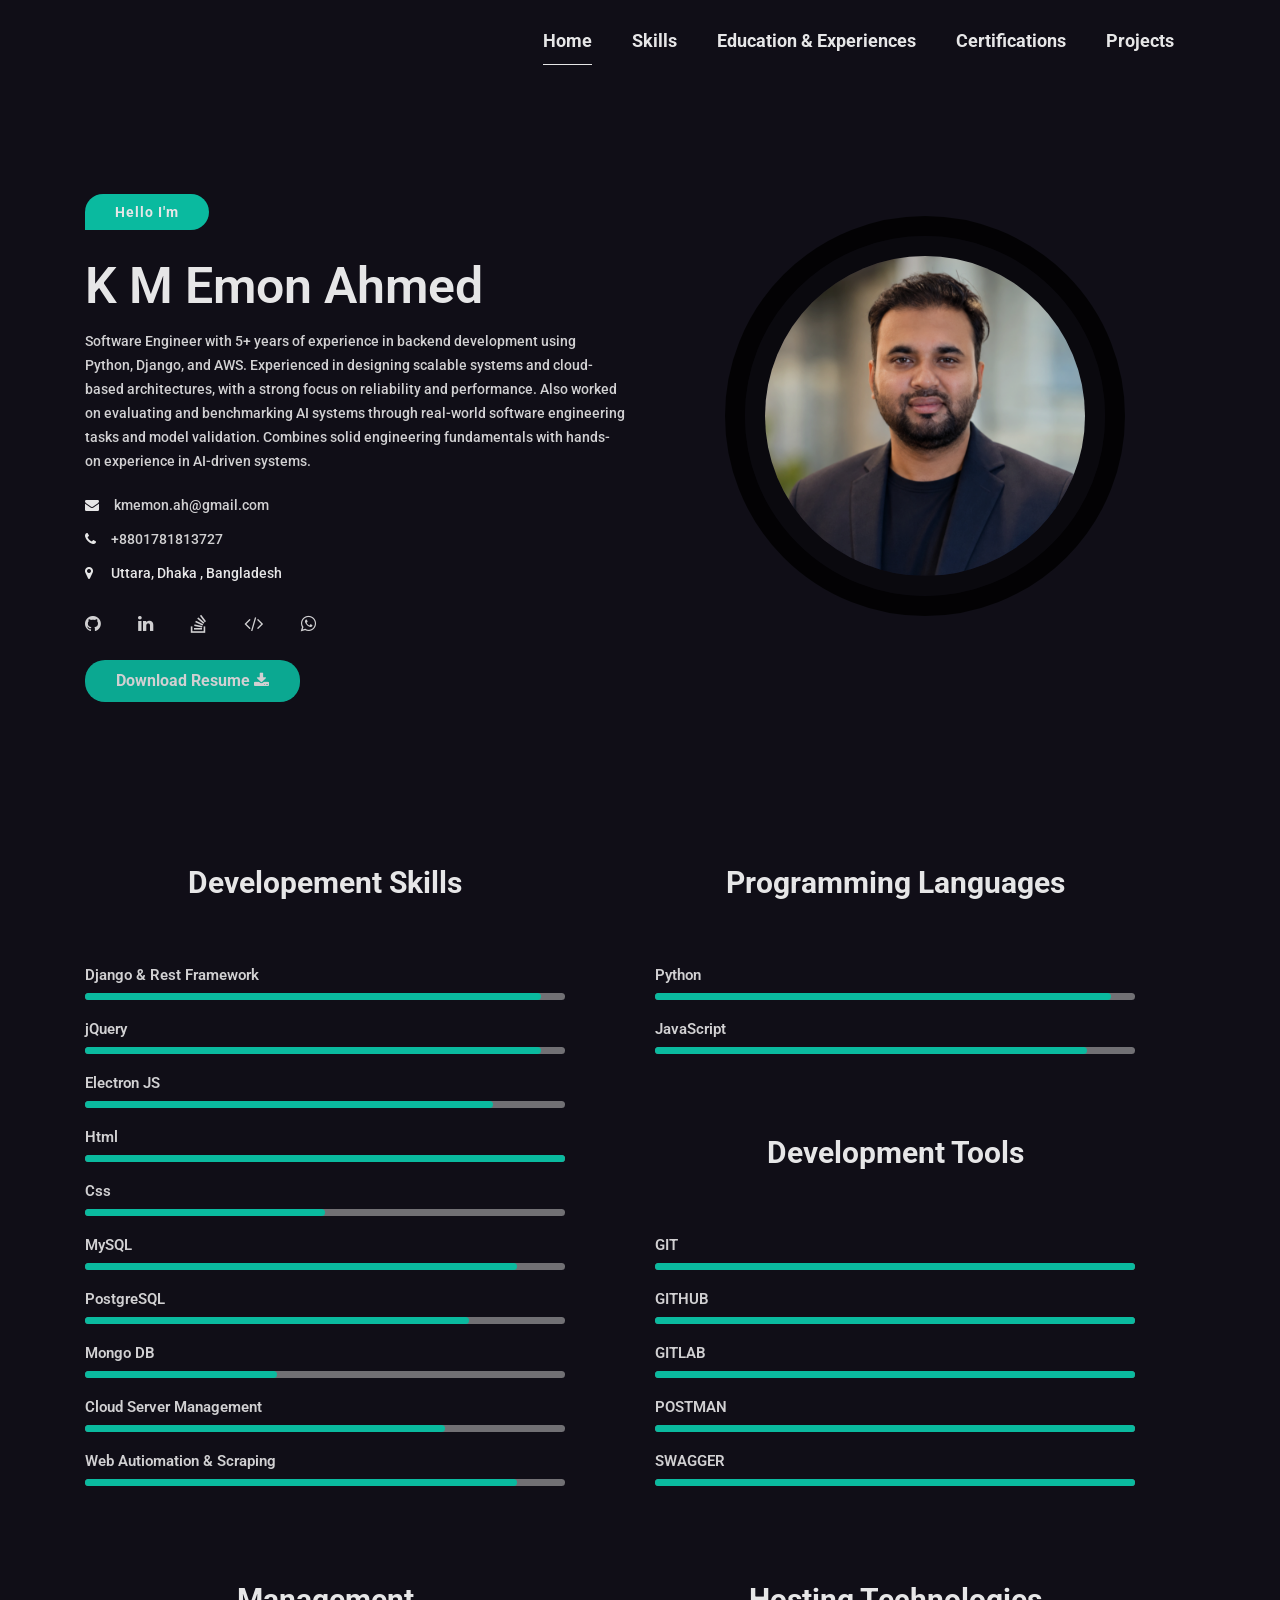
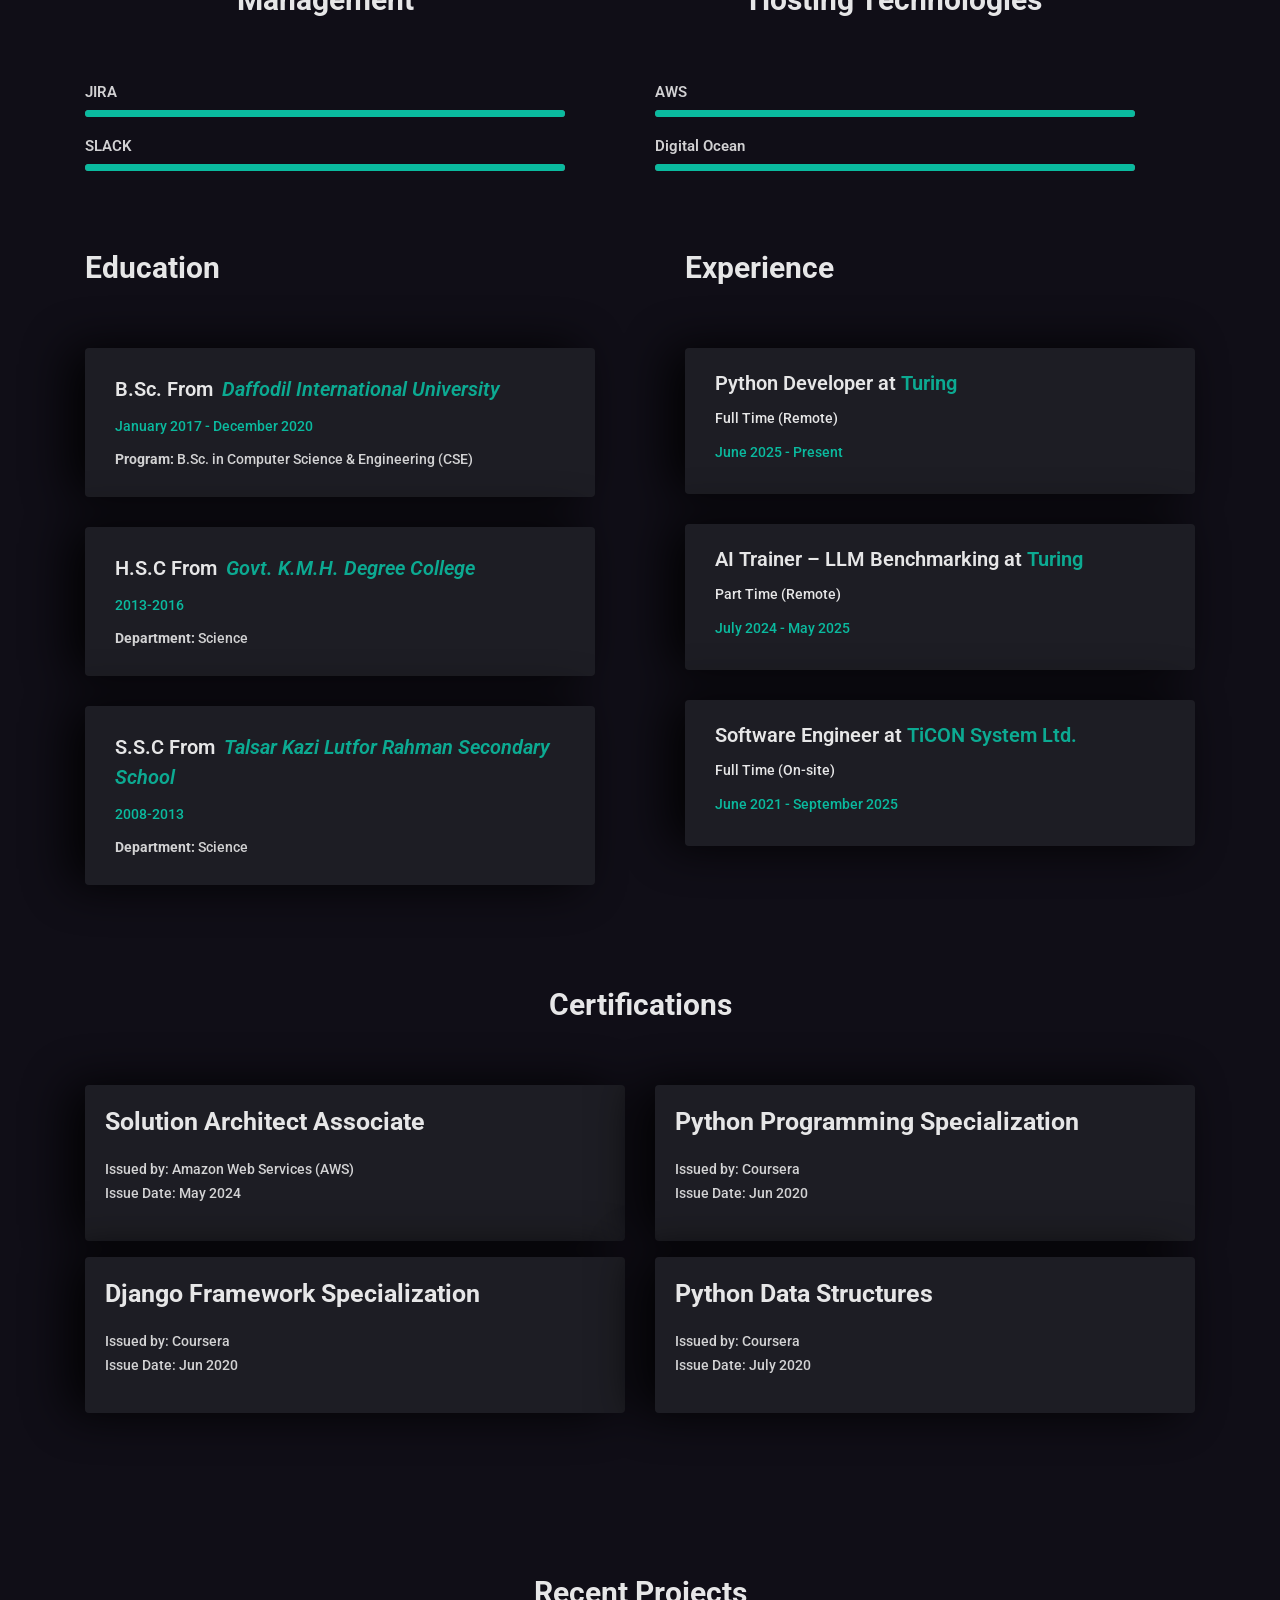
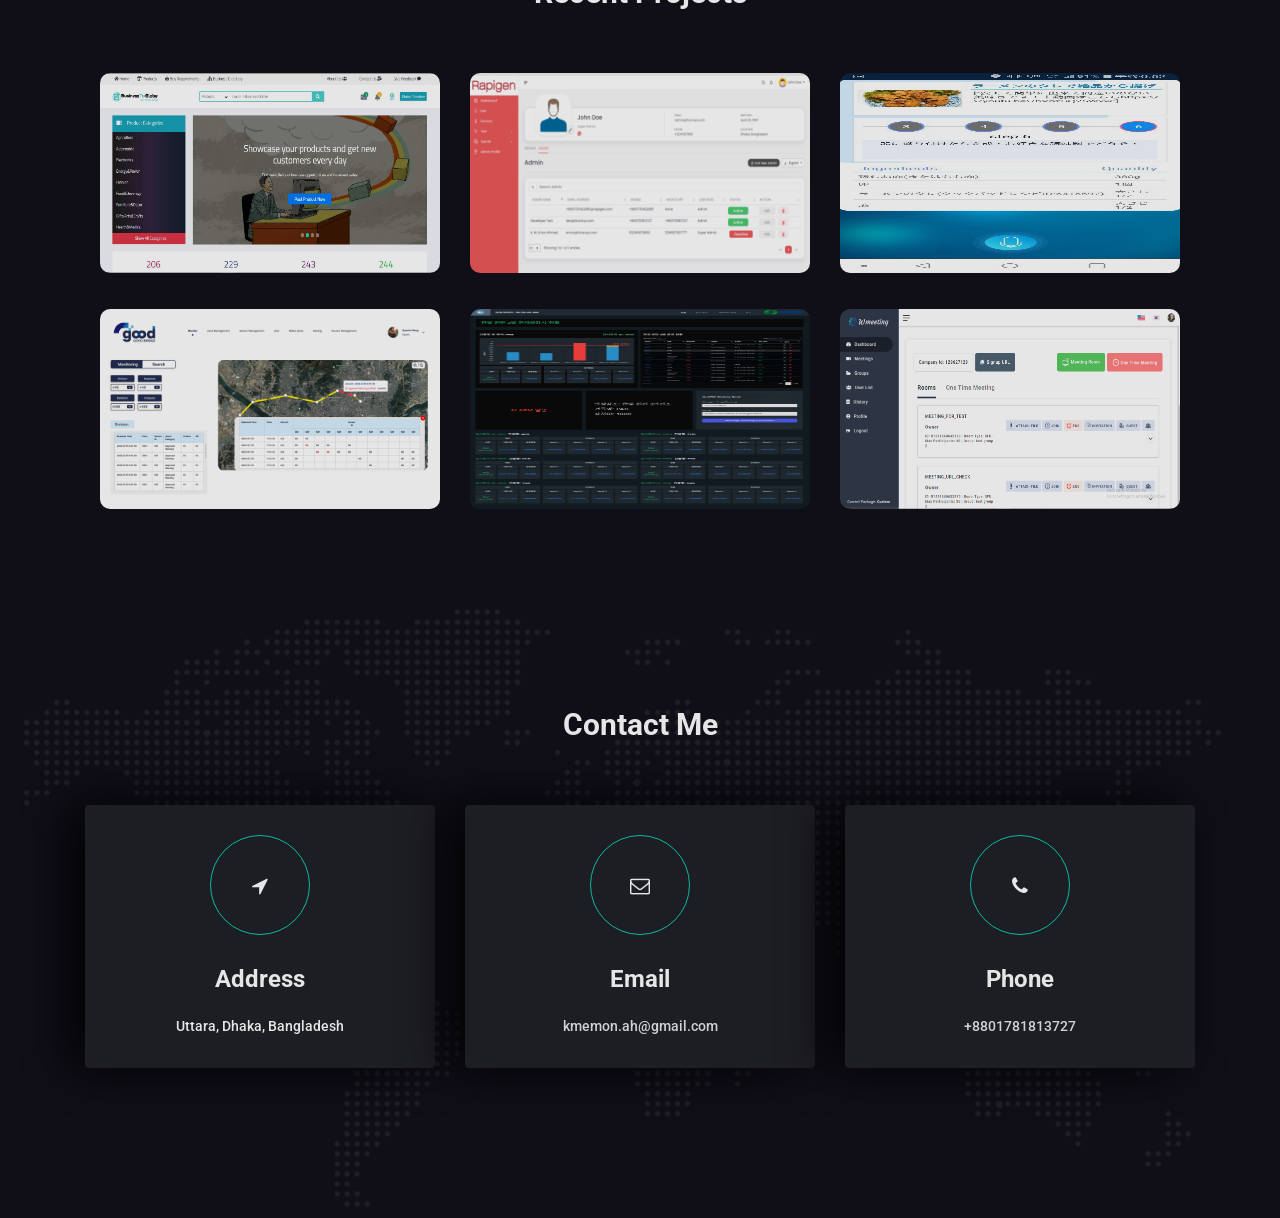
==== commit 055004ba: "profile change" ====
--- a/index.html
+++ b/index.html
@@ -179,7 +179,7 @@
                     <div class="col-sm-6">
                         <div class="hero-img wow fadeInUp" data-wow-duration="0.8s" data-wow-delay="0.6s">
                             <div class="img-border">
-                                <img src="assets/images/mixed/emon_profile_picture.jpg" alt="profile Image"
+                                <img src="assets/images/mixed/emon_profile_picture.png" alt="profile Image"
                                     class="img-fluid">
                             </div>
                         </div>
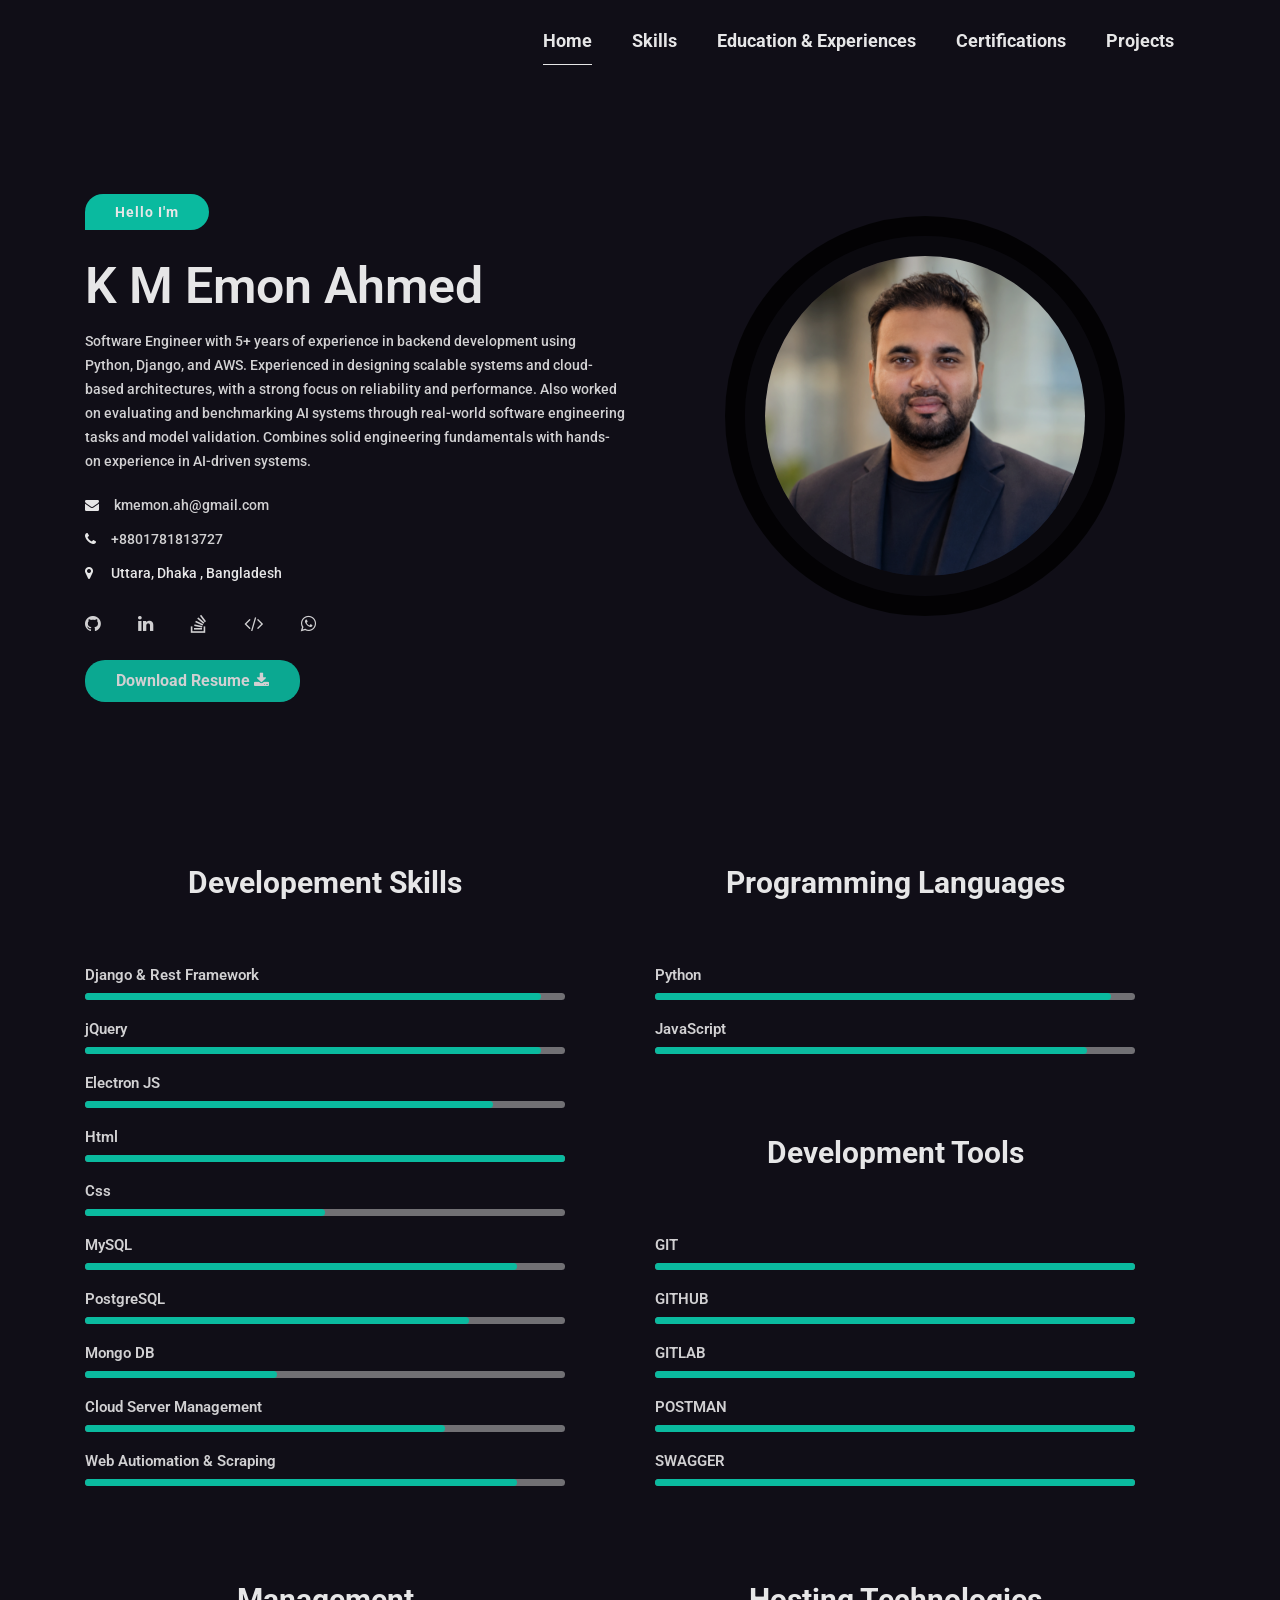
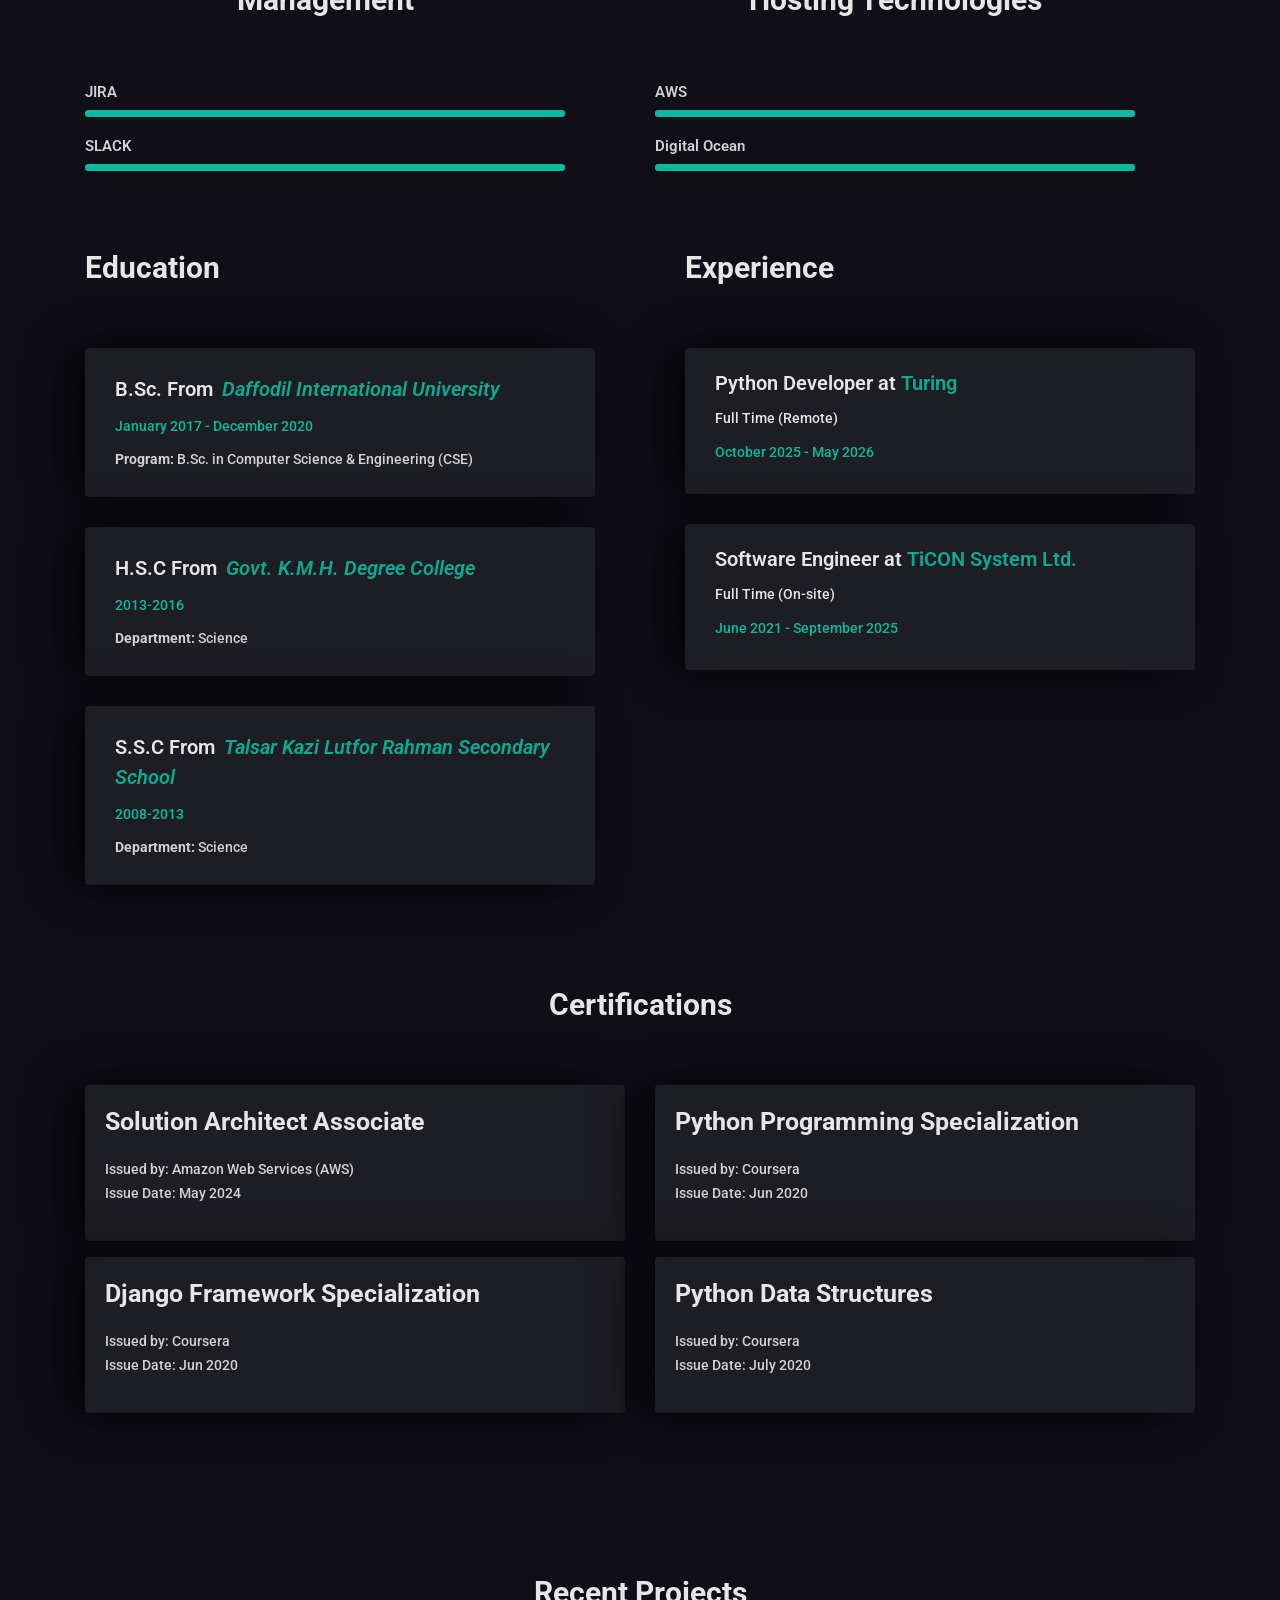
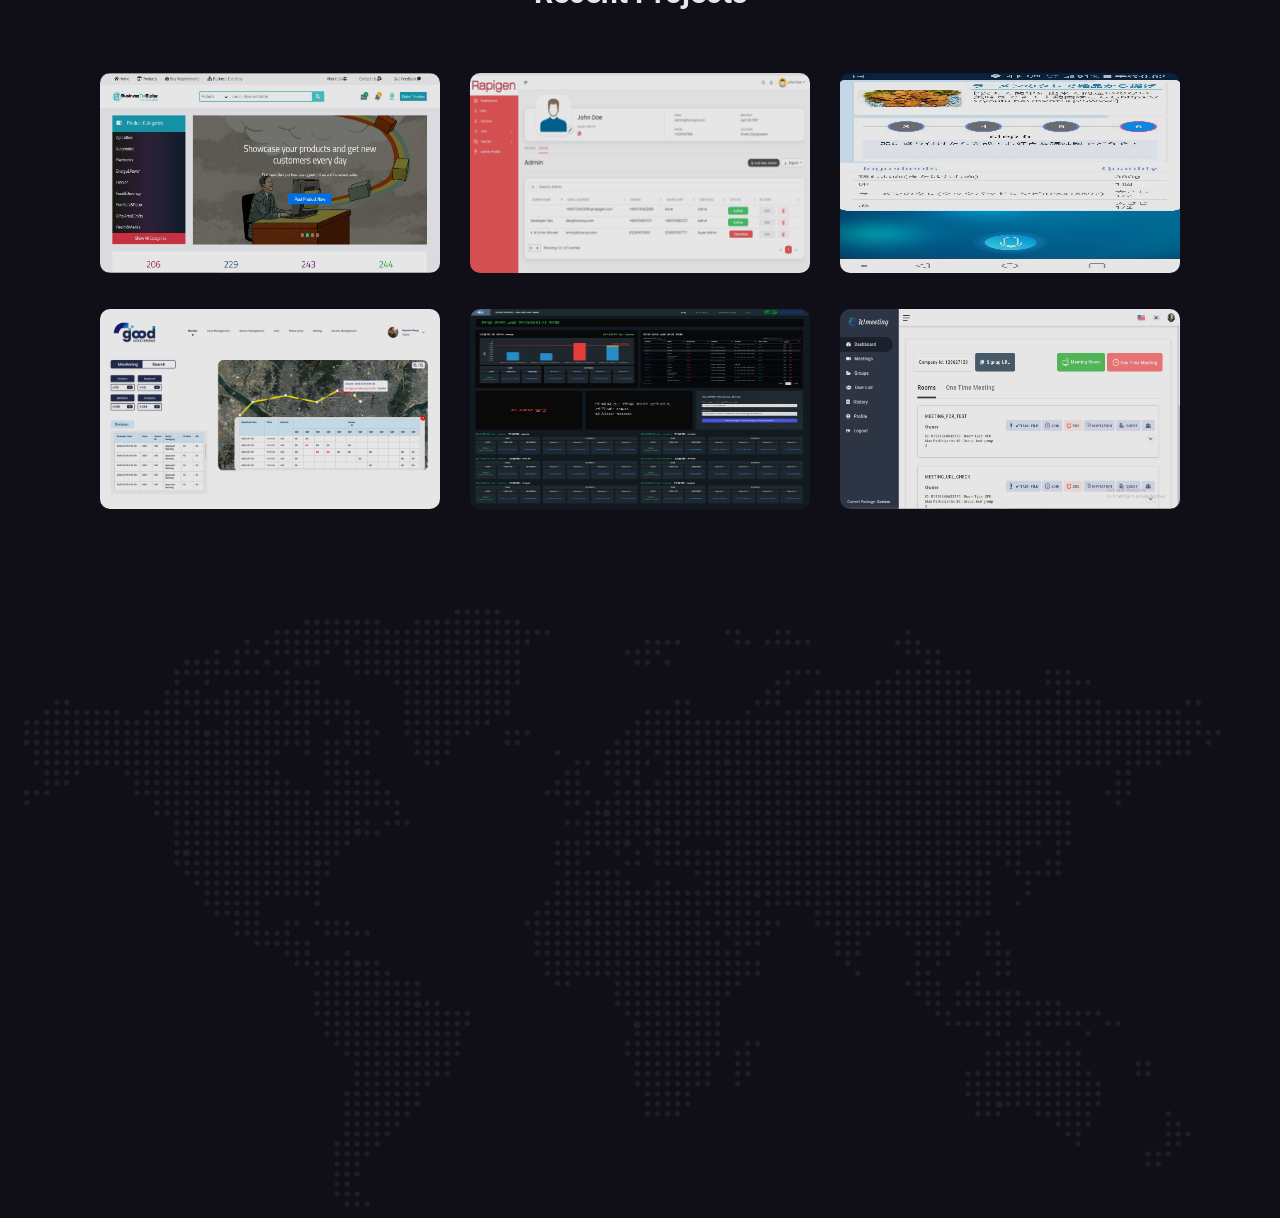
==== commit 3e0b1da6: "update work" ====
--- a/index.html
+++ b/index.html
@@ -539,15 +539,7 @@
                                     data-wow-delay="0.4s">
                                     <h4>Python Developer at <a href="https://www.turing.com/" target="_blank">Turing</a></h4>
                                     <div>Full Time (Remote)</div>
-                                    <div class="mh-eduyear">June 2025 - Present</div>
-                                </div>
-                                <!-- Education Institutes-->
-                                <div class="mh-work-item dark-bg wow fadeInUp" data-wow-duration="0.8s"
-                                    data-wow-delay="0.4s">
-                                    <h4>AI Trainer – LLM Benchmarking at <a href="https://www.turing.com/"
-                                            target="_blank">Turing</a></h4>
-                                    <div>Part Time (Remote)</div>
-                                    <div class="mh-eduyear">July 2024 - May 2025</div>
+                                    <div class="mh-eduyear">October 2025 - May 2026</div>
                                 </div>
                                 <!-- Education Institutes-->
                                 <div class="mh-work-item dark-bg wow fadeInUp" data-wow-duration="0.8s"
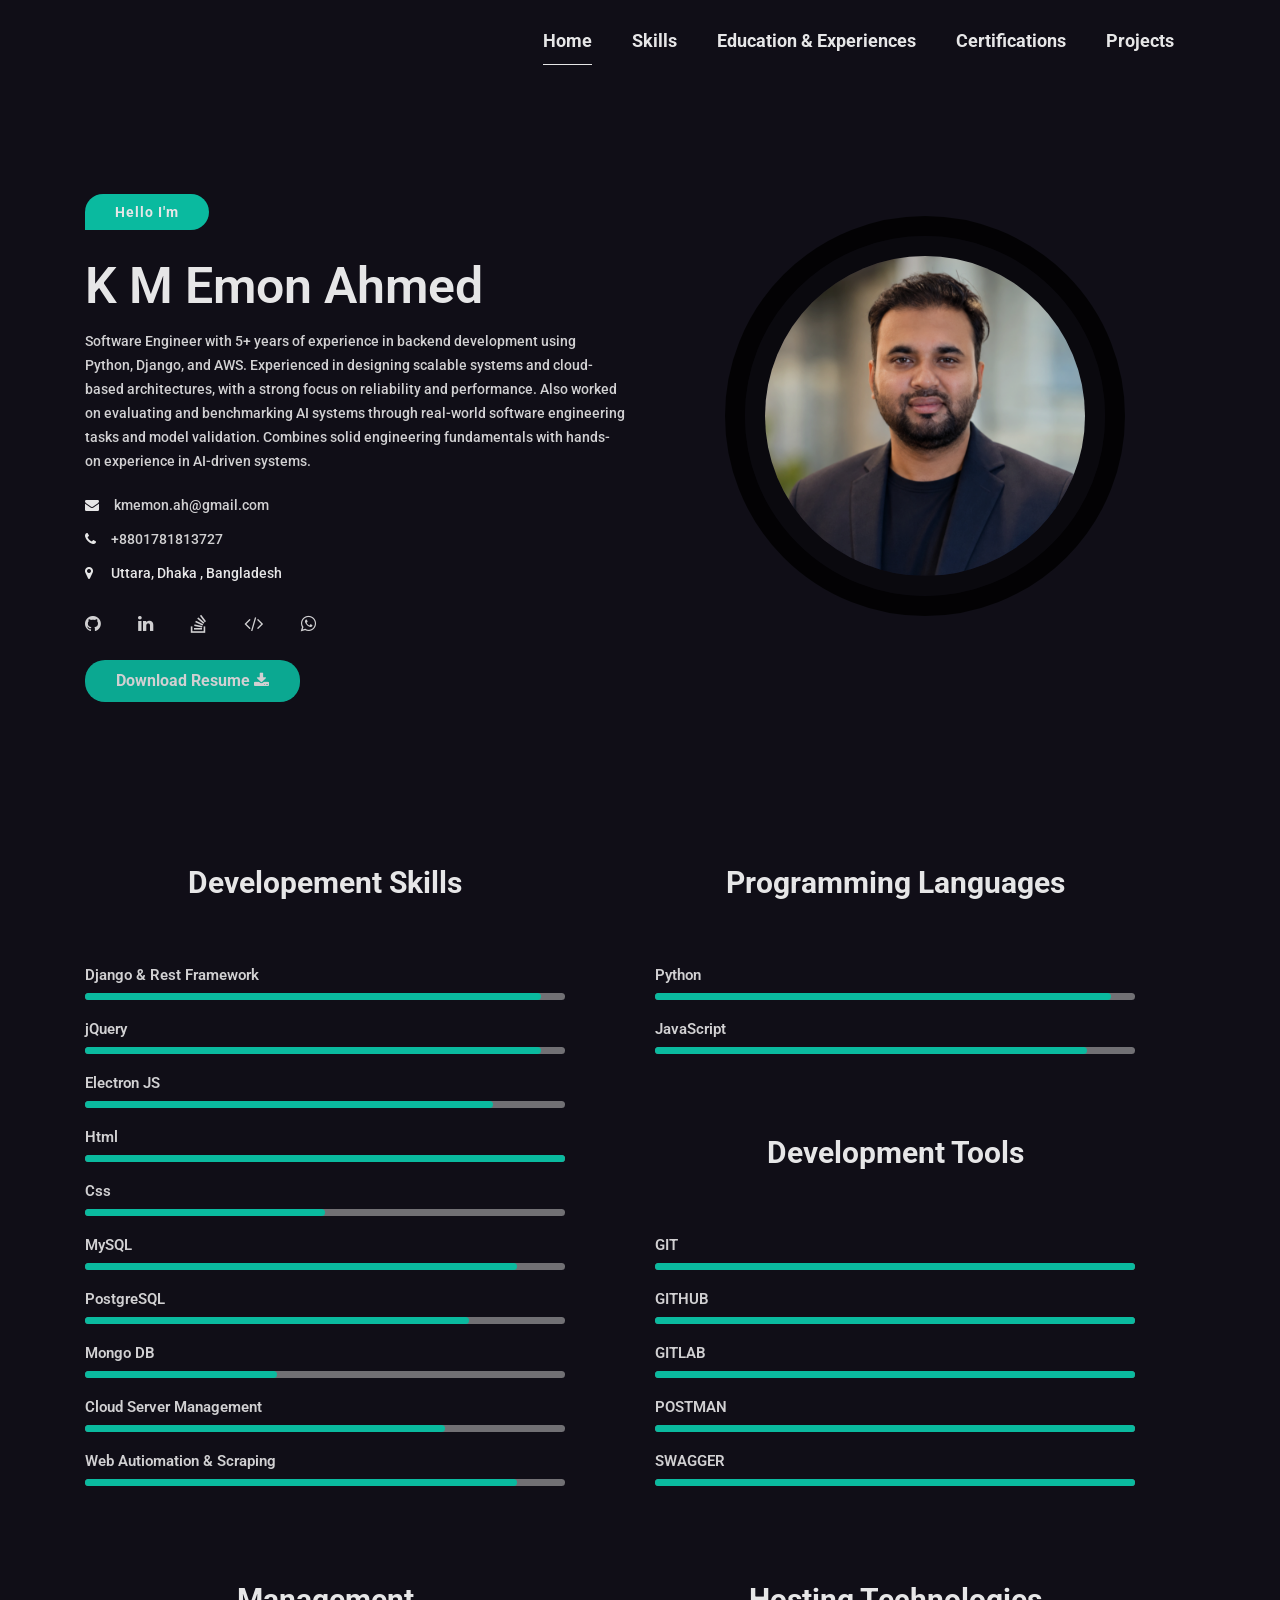
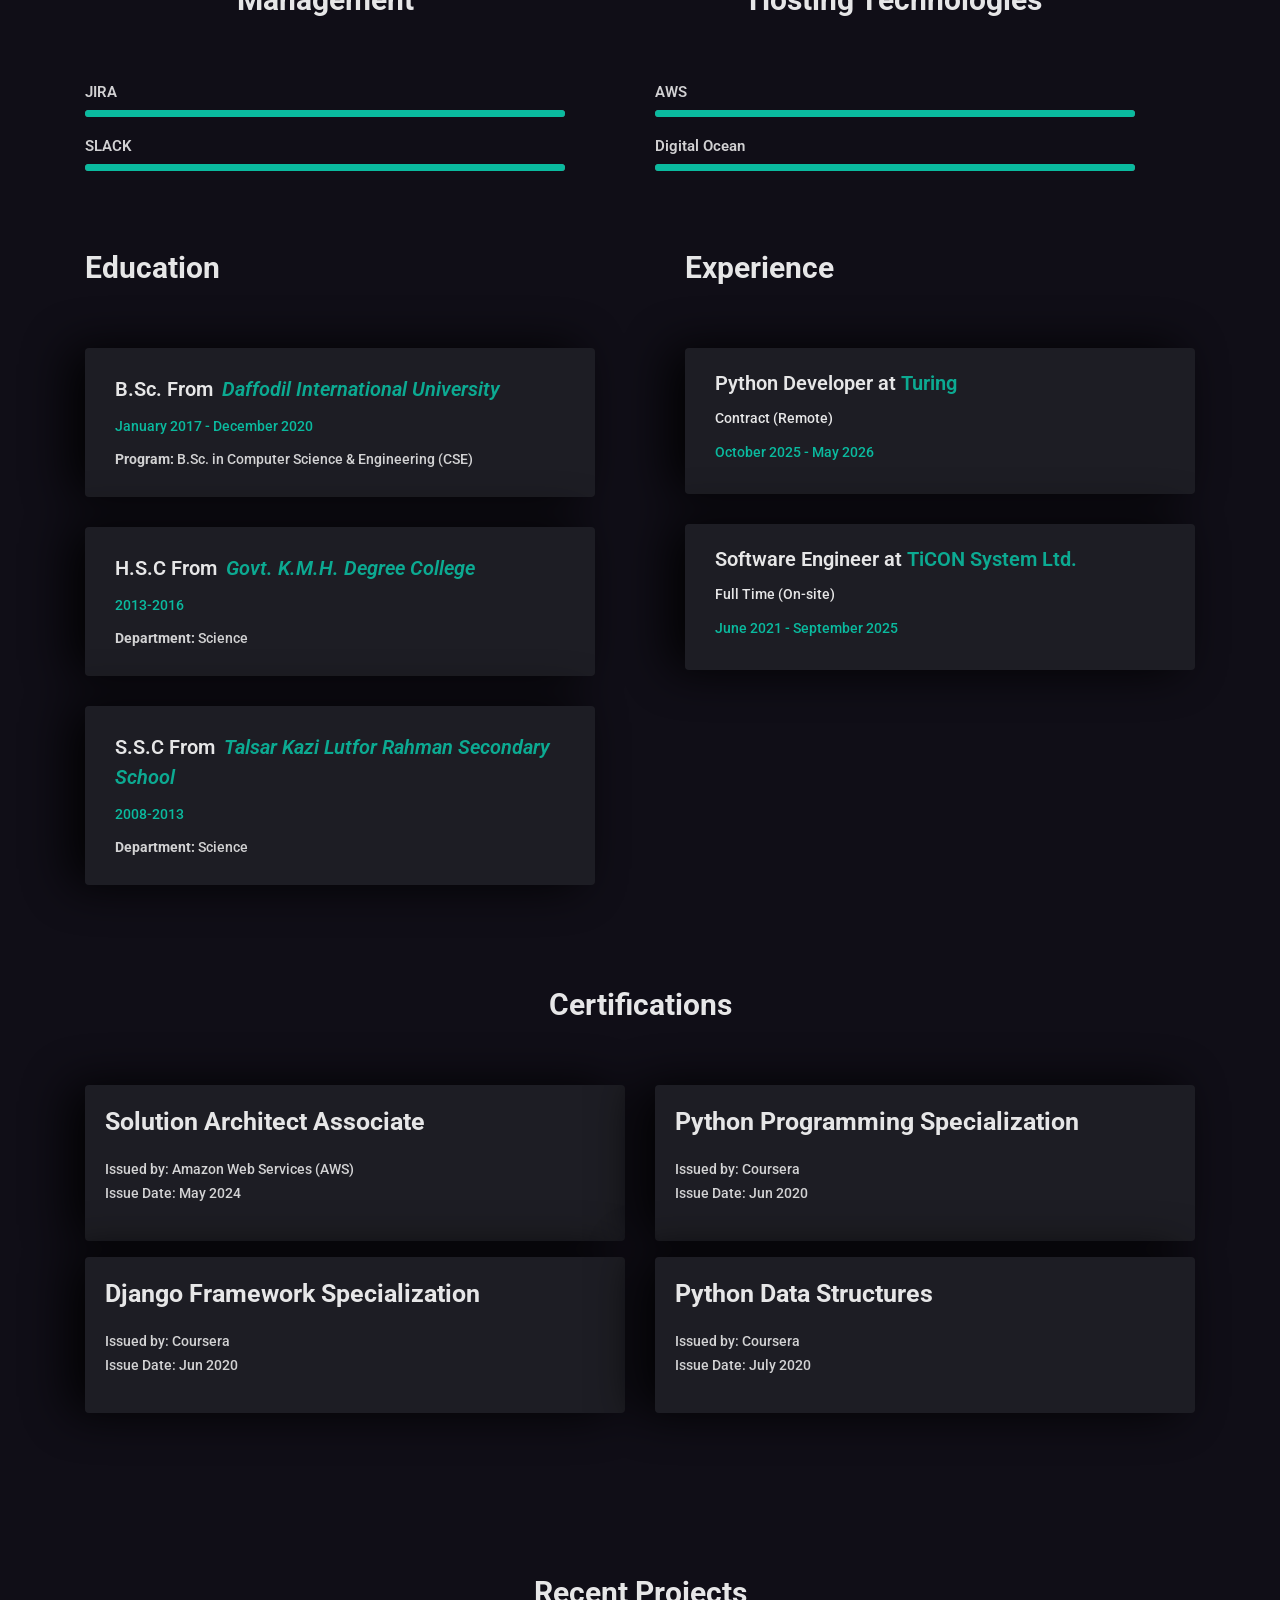
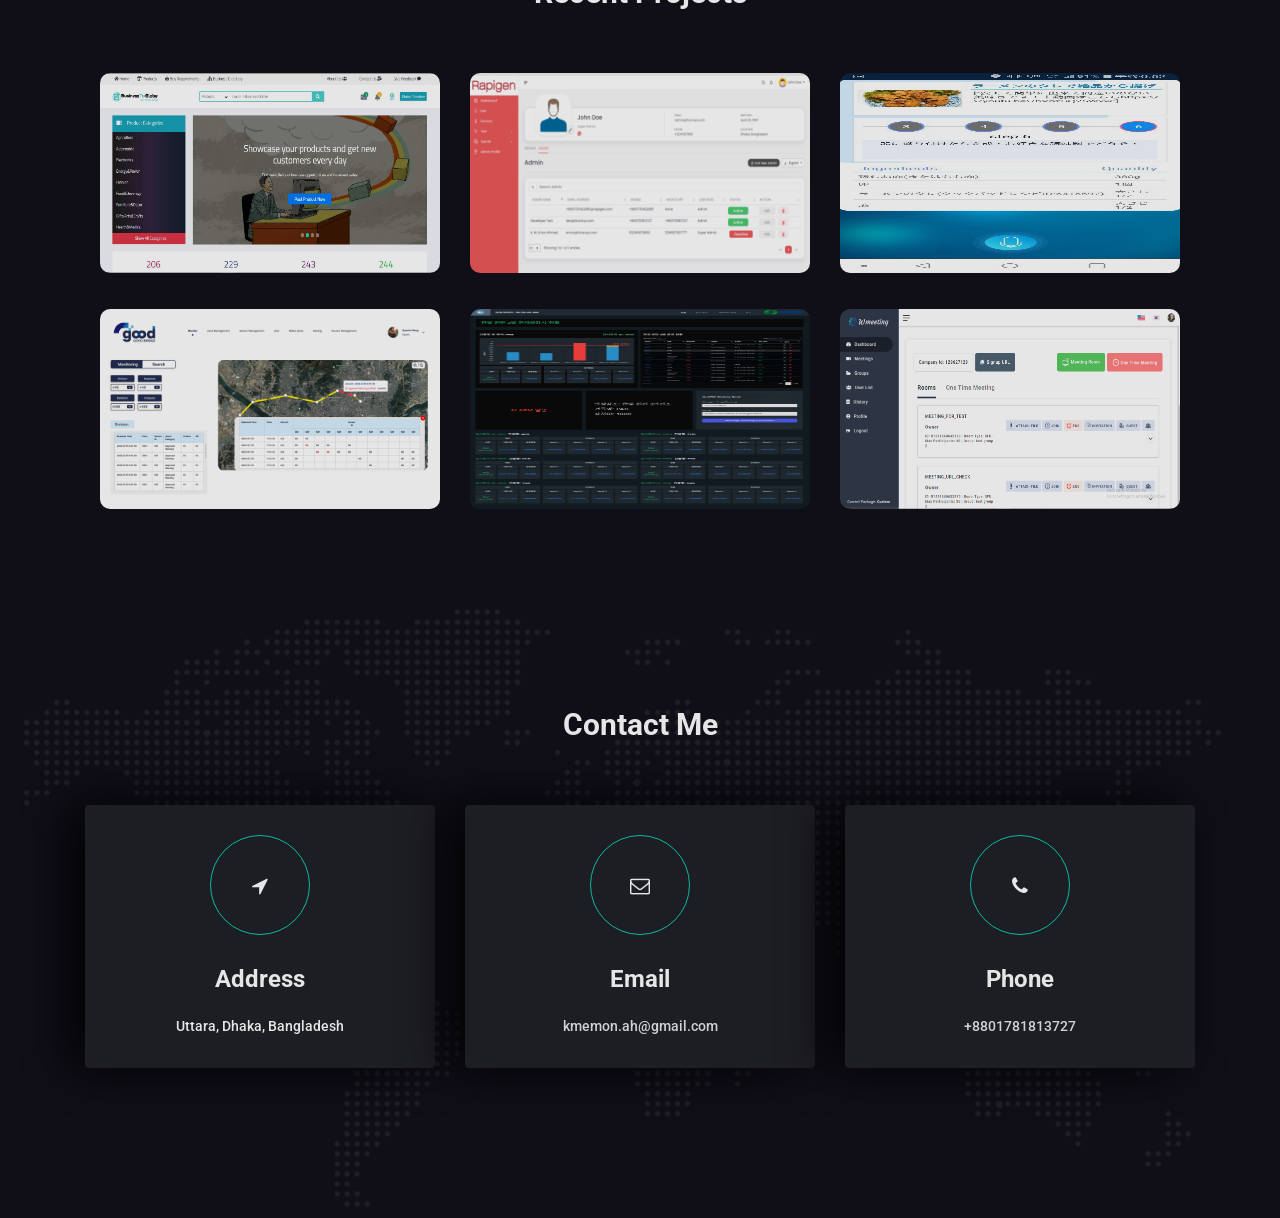
==== commit 3d2cb36d: "update work" ====
--- a/index.html
+++ b/index.html
@@ -538,7 +538,7 @@
                                 <div class="mh-work-item dark-bg wow fadeInUp" data-wow-duration="0.8s"
                                     data-wow-delay="0.4s">
                                     <h4>Python Developer at <a href="https://www.turing.com/" target="_blank">Turing</a></h4>
-                                    <div>Full Time (Remote)</div>
+                                    <div>Contract (Remote)</div>
                                     <div class="mh-eduyear">October 2025 - May 2026</div>
                                 </div>
                                 <!-- Education Institutes-->
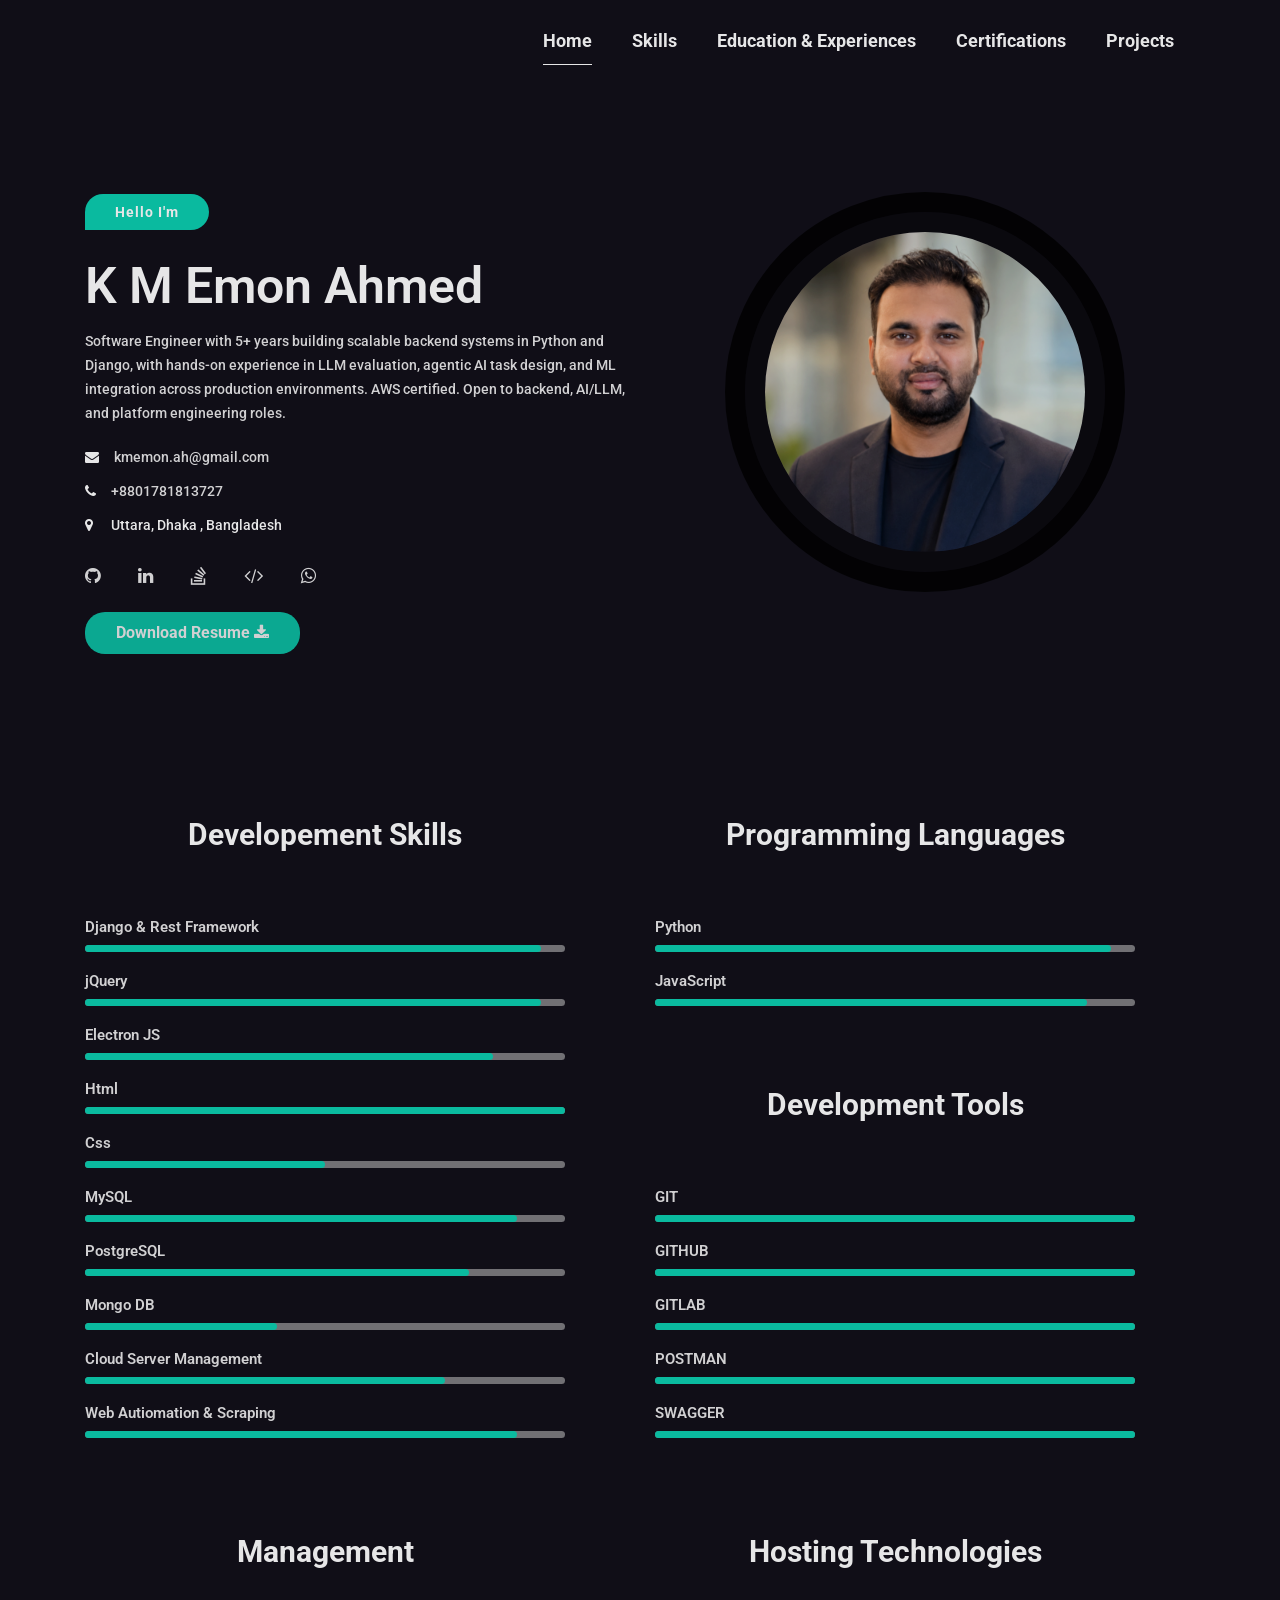
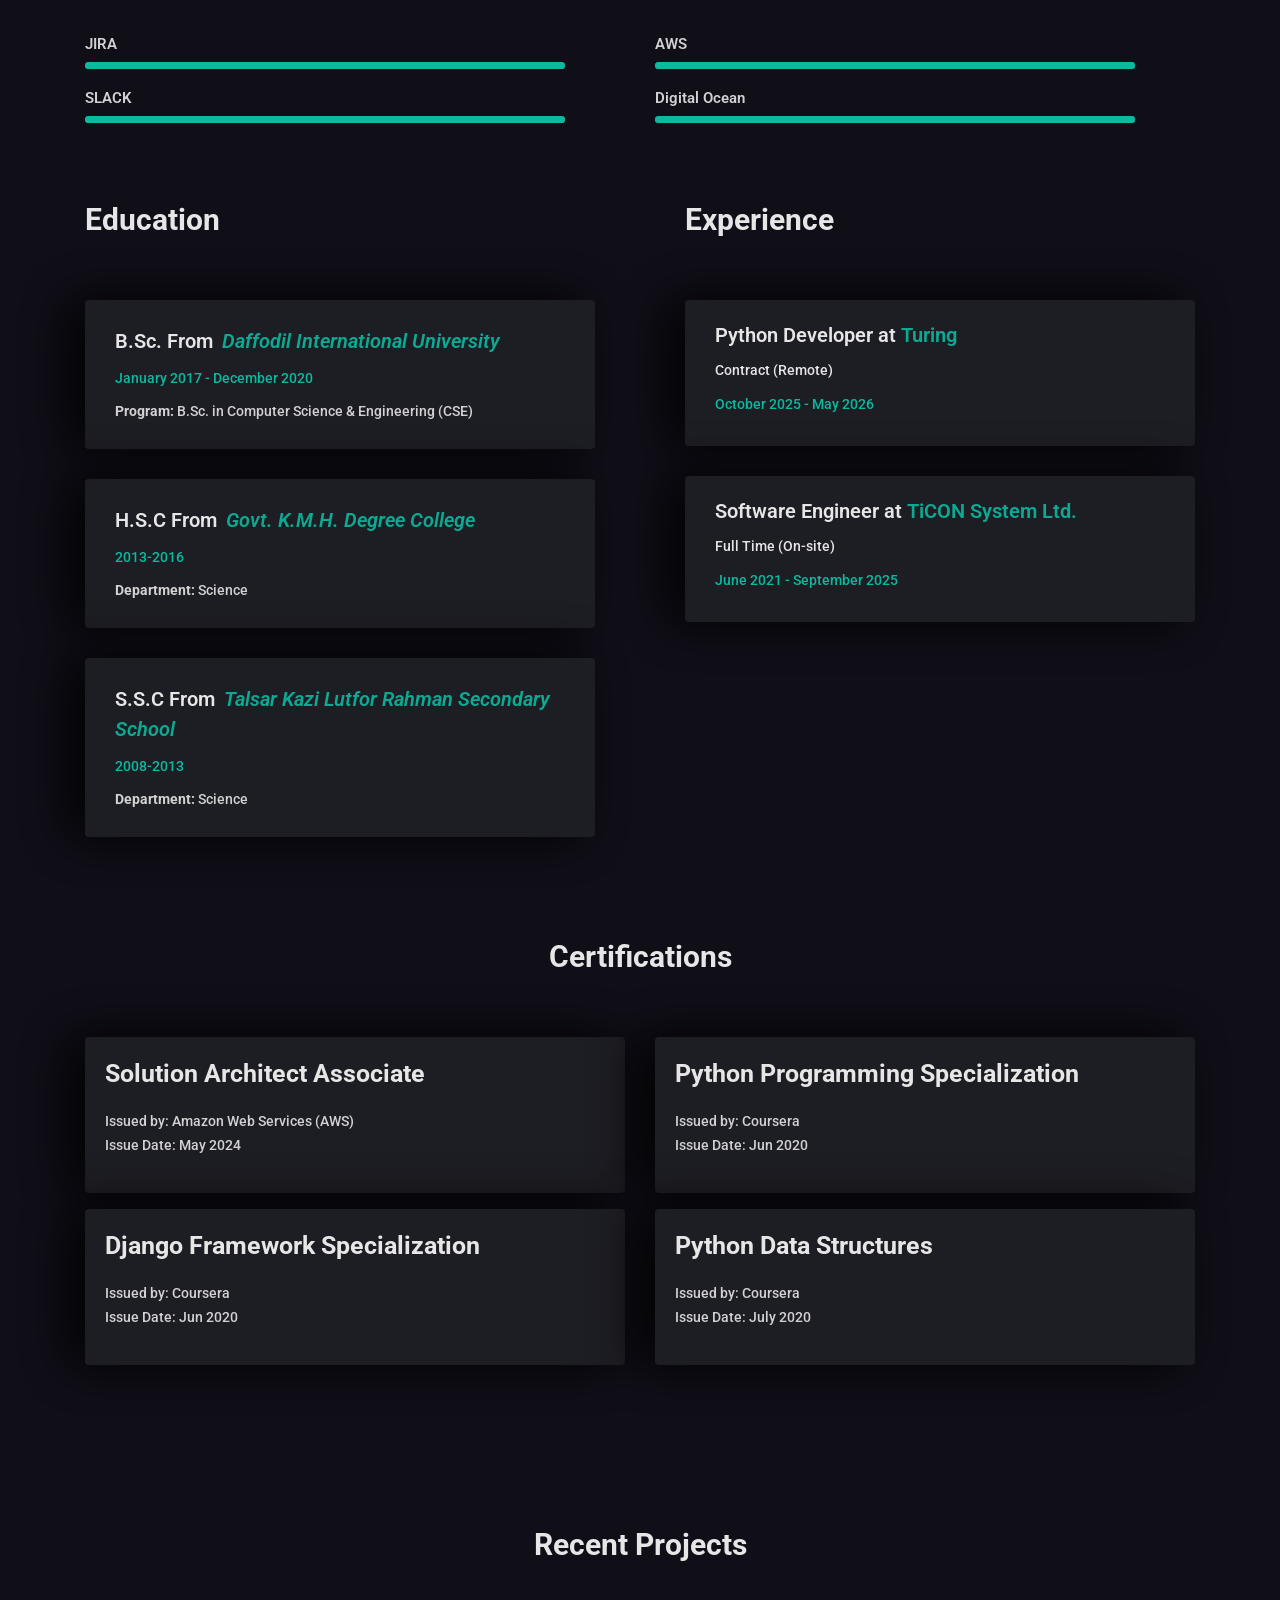
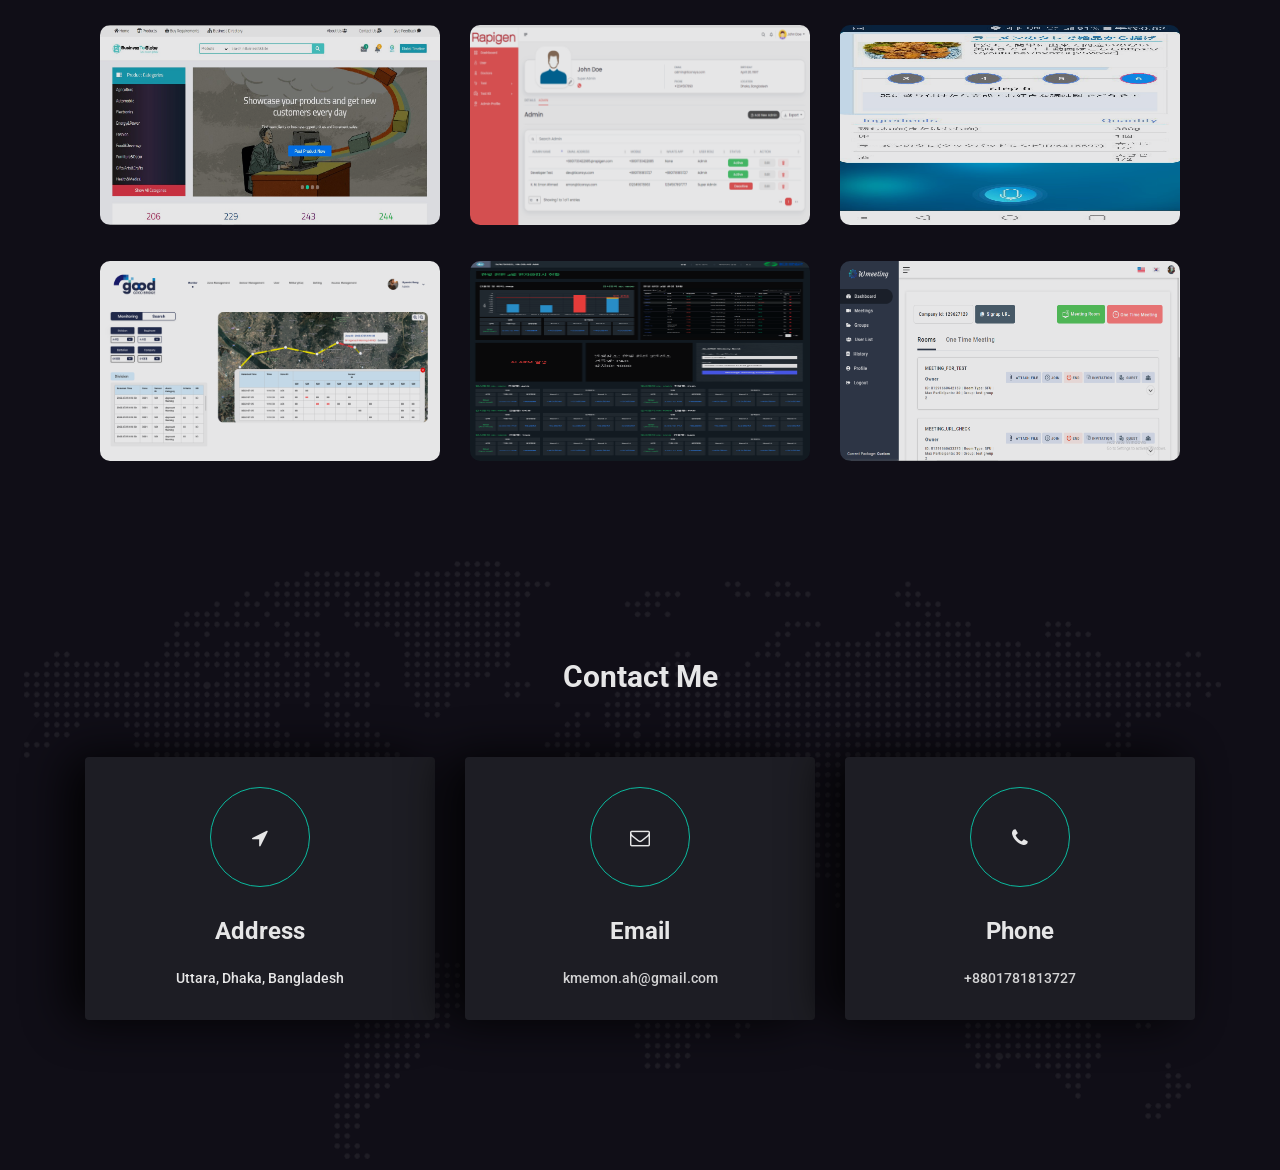
==== commit 8a43db26: "update work" ====
--- a/index.html
+++ b/index.html
@@ -9,8 +9,9 @@
     <meta charset="utf-8">
     <meta http-equiv="X-UA-Compatible" content="IE=edge">
     <meta property="og:title" content="K. M. Emon Ahmed - Portfolio " />
-    <meta property="og:description" content="Dynamic and dedicated Software Engineer with comprehensive expertise in
-    Programming, Data Structures, Algorithms, and System Programming." />
+    <meta property="og:description" content="Software Engineer with 5+ years building scalable backend systems in Python and Django, with hands-on
+experience in LLM evaluation, agentic AI task design, and ML integration across production environments.
+AWS certified. Open to backend, AI/LLM, and platform engineering roles." />
     <meta property="og:image" content="assets/images/mixed/meta_title.png" />
     <meta property="og:url" content="https://kmemonahmed.github.io" />
     <meta name="description"
@@ -121,15 +122,9 @@
                                 style="font-size: 50px;" id="main_name">K M Emon Ahmed</h2>
                             <p class="wow fadeInUp" data-wow-duration="0.8s" data-wow-delay="0.3s" style="margin: 0;"
                                 id="intro">
-                                Software Engineer with 5+ years of experience in backend development using Python,
-                                Django, and AWS.
-                                Experienced in designing scalable systems and cloud-based architectures, with a strong
-                                focus on reliability and
-                                performance. Also worked on evaluating and benchmarking AI systems through real-world
-                                software engineering
-                                tasks and model validation. Combines solid engineering fundamentals with hands-on
-                                experience in AI-driven
-                                systems.
+                                Software Engineer with 5+ years building scalable backend systems in Python and Django, with hands-on
+experience in LLM evaluation, agentic AI task design, and ML integration across production environments.
+AWS certified. Open to backend, AI/LLM, and platform engineering roles.
                             </p>
 
 
